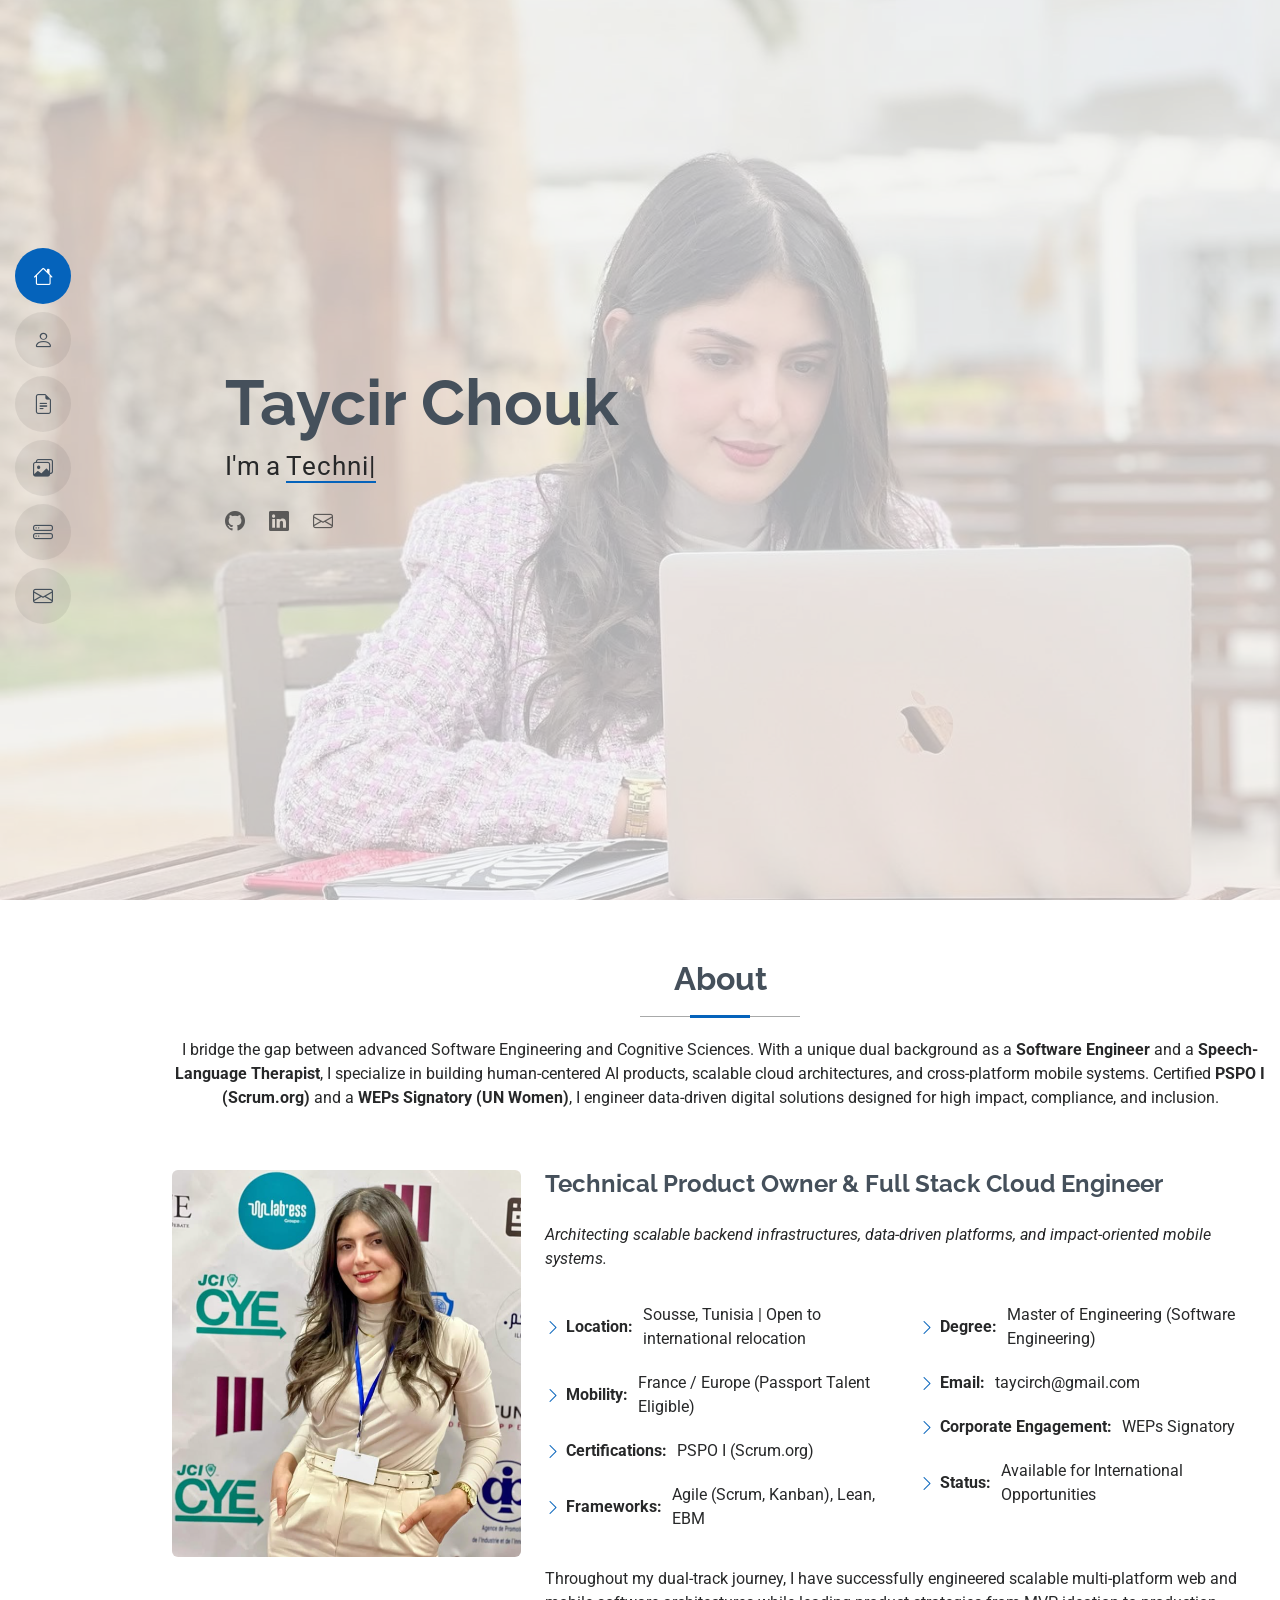
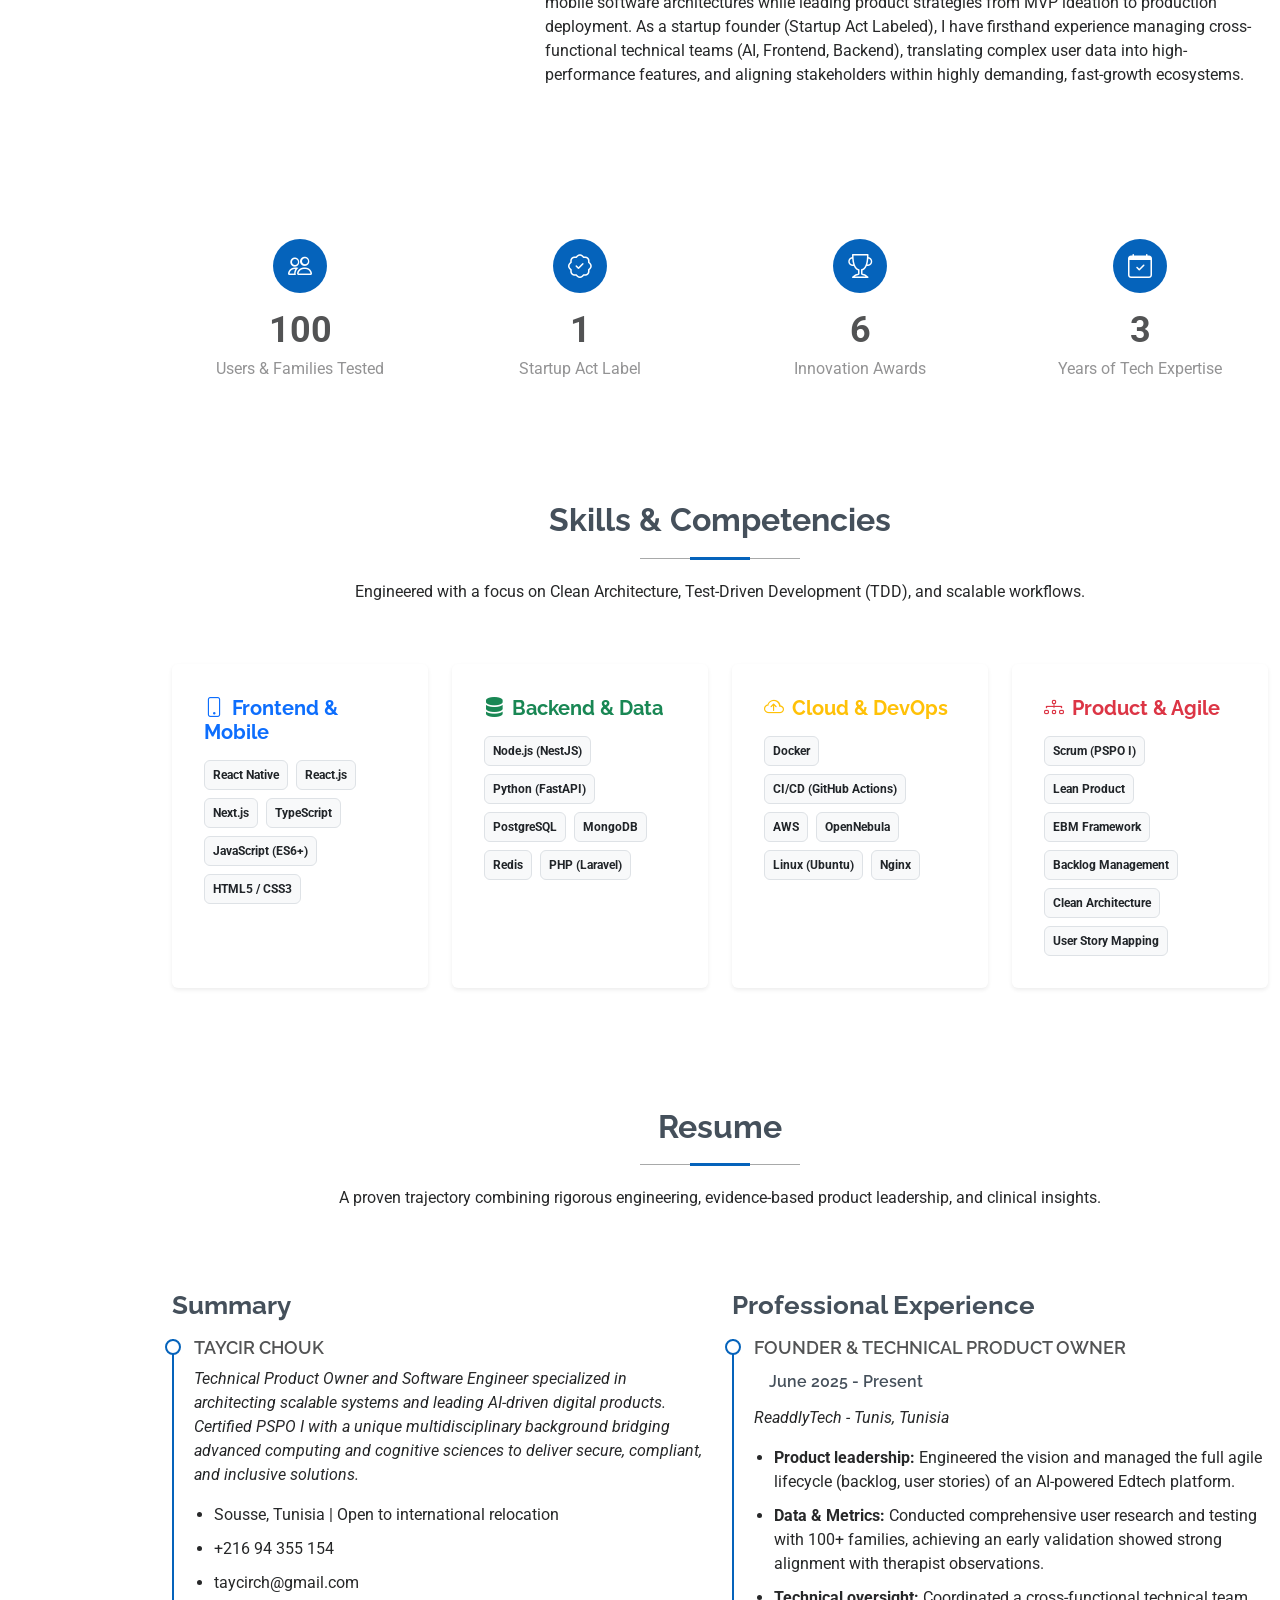
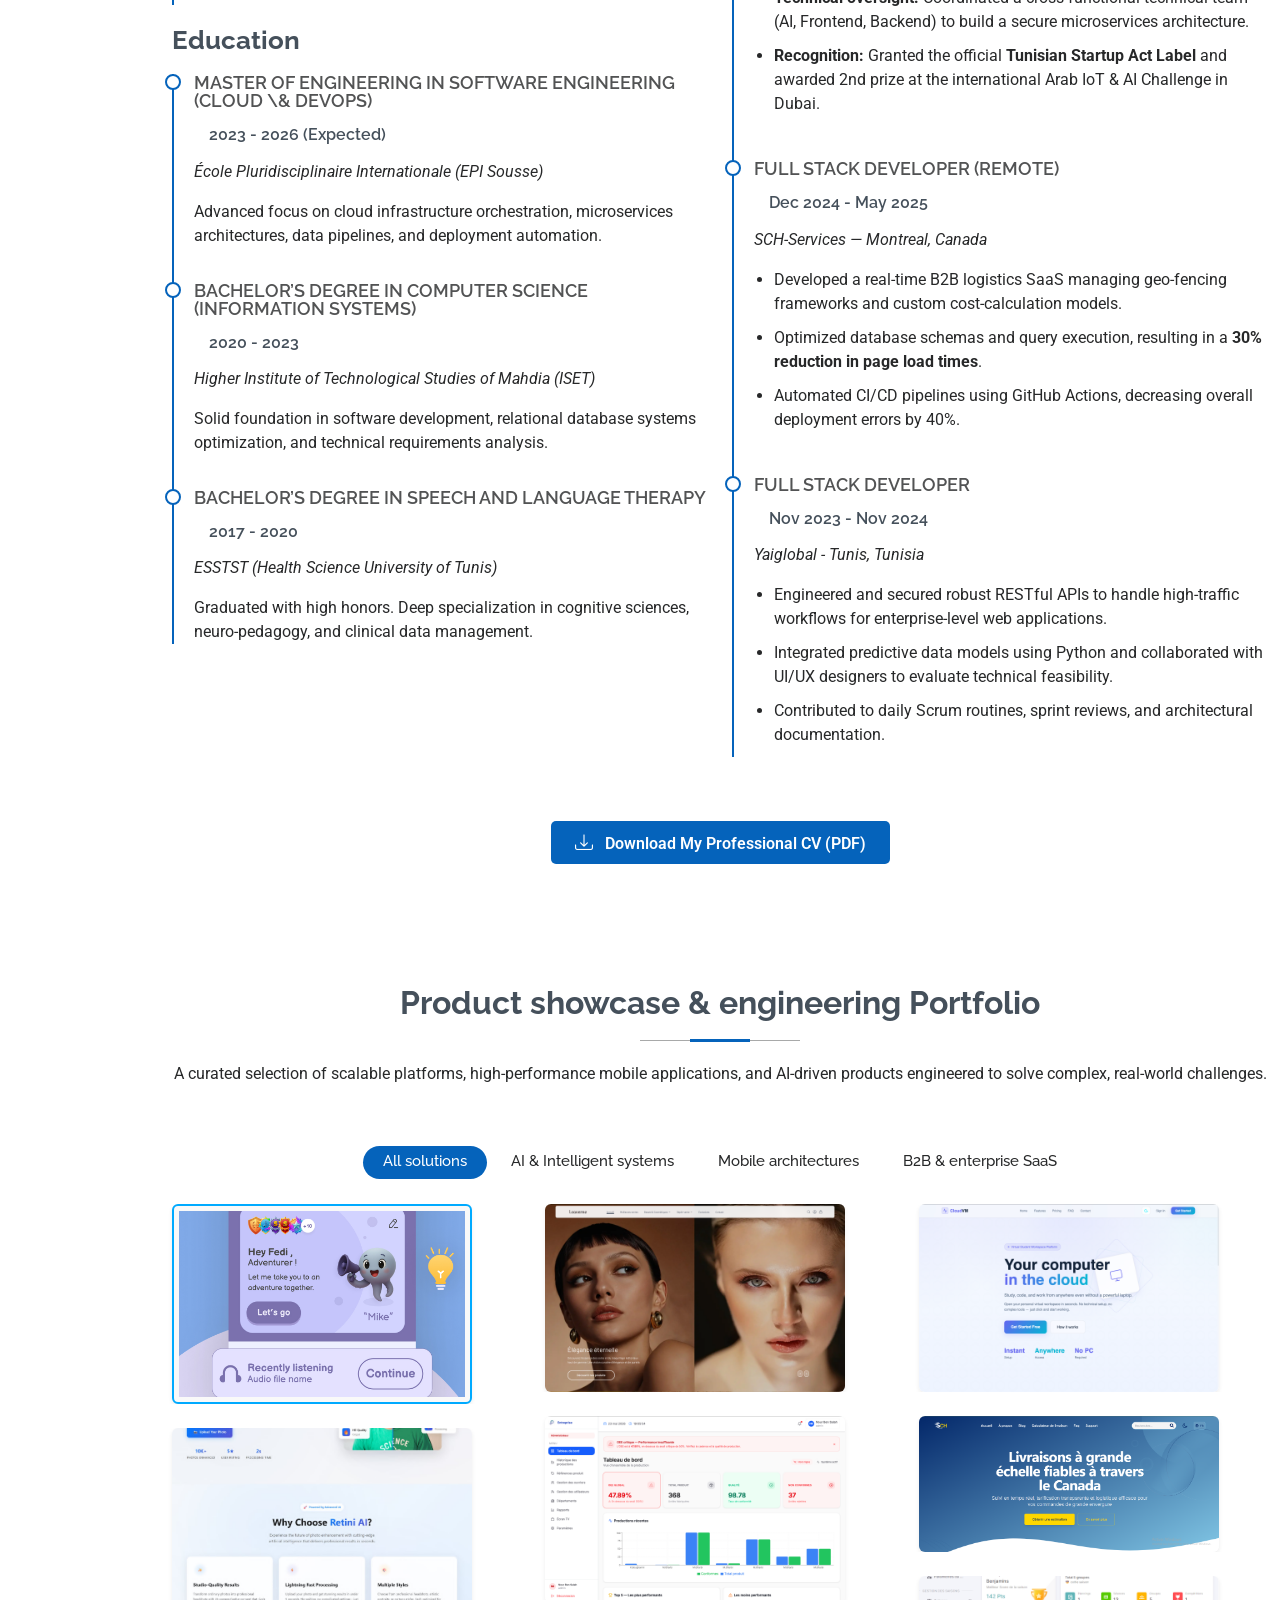
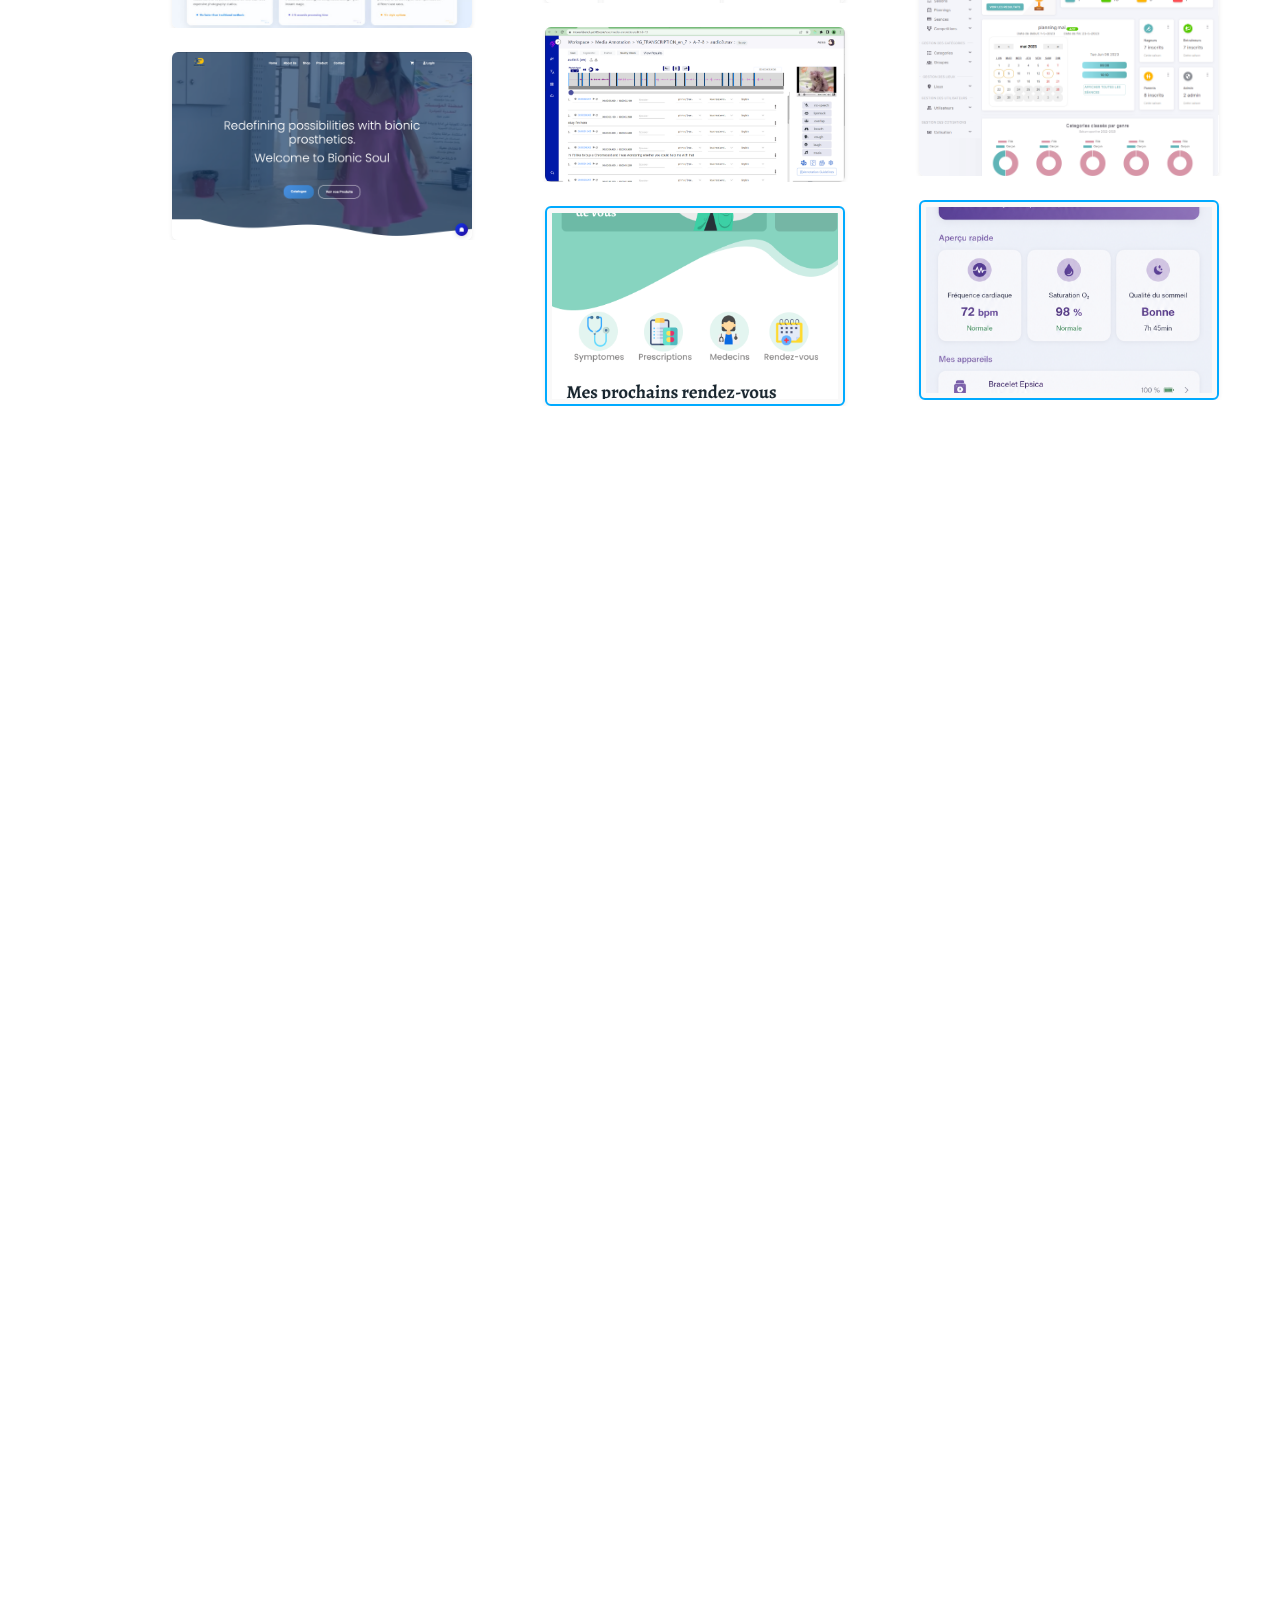
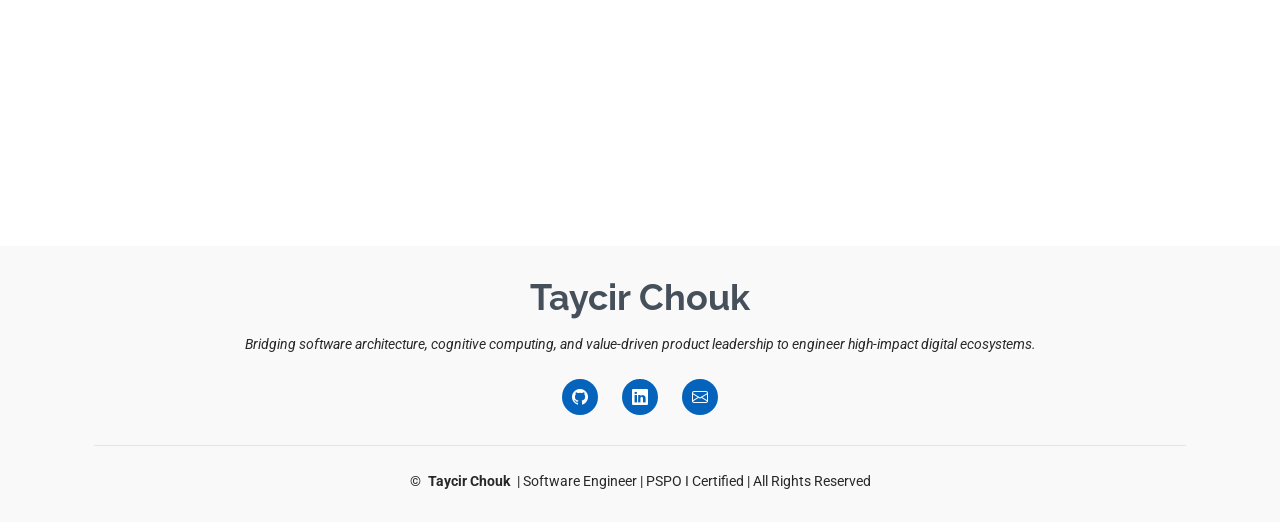
==== index.html @ 6c65e51b "first commit" ====
<!DOCTYPE html>
<html lang="en">
  <head>
    <meta charset="utf-8" />
    <meta content="width=device-width, initial-scale=1.0" name="viewport" />
    <title>Taycir Chouk Resume</title>
    <meta content="" name="description" />
    <meta content="" name="keywords" />

    <!-- Favicons -->
    <link href="assets/img/favicon.png" rel="icon" />
    <link href="assets/img/apple-touch-icon.png" rel="apple-touch-icon" />

    <!-- Fonts -->
    <link href="https://fonts.googleapis.com" rel="preconnect" />
    <link href="https://fonts.gstatic.com" rel="preconnect" crossorigin />
    <link
      href="https://fonts.googleapis.com/css2?family=Roboto:ital,wght@0,100;0,300;0,400;0,500;0,700;0,900;1,100;1,300;1,400;1,500;1,700;1,900&family=Poppins:ital,wght@0,100;0,200;0,300;0,400;0,500;0,600;0,700;0,800;0,900;1,100;1,200;1,300;1,400;1,500;1,600;1,700;1,800;1,900&family=Raleway:ital,wght@0,100;0,200;0,300;0,400;0,500;0,600;0,700;0,800;0,900;1,100;1,200;1,300;1,400;1,500;1,600;1,700;1,800;1,900&display=swap"
      rel="stylesheet"
    />

    <!-- Vendor CSS Files -->
    <link
      href="assets/vendor/bootstrap/css/bootstrap.min.css"
      rel="stylesheet"
    />
    <link
      href="assets/vendor/bootstrap-icons/bootstrap-icons.css"
      rel="stylesheet"
    />
    <link href="assets/vendor/aos/aos.css" rel="stylesheet" />
    <link
      href="assets/vendor/glightbox/css/glightbox.min.css"
      rel="stylesheet"
    />
    <link href="assets/vendor/swiper/swiper-bundle.min.css" rel="stylesheet" />

    <!-- Main CSS File -->
    <link href="assets/css/main.css" rel="stylesheet" />

    <!-- =======================================================
  * Template Name: favicon.png
  * Template URL: https://bootstrapmade.com/free-html-bootstrap-template-my-resume/
  * Updated: Jun 29 2024 with Bootstrap v5.3.3
  * Author: BootstrapMade.com
  * License: https://bootstrapmade.com/license/
  ======================================================== -->
  </head>

  <body class="index-page">
    <header
      id="header"
      class="header d-flex flex-column justify-content-center"
    >
      <i class="header-toggle d-xl-none bi bi-list"></i>

      <nav id="navmenu" class="navmenu">
        <ul>
          <li>
            <a href="#hero" class="active"
              ><i class="bi bi-house navicon"></i><span>Home</span></a
            >
          </li>
          <li>
            <a href="#about"
              ><i class="bi bi-person navicon"></i><span>About</span></a
            >
          </li>
          <li>
            <a href="#resume"
              ><i class="bi bi-file-earmark-text navicon"></i
              ><span>Resume</span></a
            >
          </li>
          <li>
            <a href="#portfolio"
              ><i class="bi bi-images navicon"></i><span>Portfolio</span></a
            >
          </li>
          <li>
            <a href="#services"
              ><i class="bi bi-hdd-stack navicon"></i><span>Services</span></a
            >
          </li>
          <li>
            <a href="#contact"
              ><i class="bi bi-envelope navicon"></i><span>Contact</span></a
            >
          </li>
        </ul>
      </nav>
    </header>

    <main class="main">
<!-- Hero Section -->
<section id="hero" class="hero section light-background">
  <img src="assets/img/photo-profile1.jpeg" alt="Taycir Chouk Portfolio" />

  <div class="container" data-aos="zoom-out">
    <div class="row justify-content-center">
      <div class="col-lg-9">
        <h2>Taycir Chouk</h2>
        <p>
          I'm a
          <span
            class="typed"
            data-typed-items="Software Engineer, Technical Product Owner, AI & Cloud Specialist, EdTech & HealthTech Innovator"
            >Software Engineer</span
          ><span
            class="typed-cursor typed-cursor--blink"
            aria-hidden="true"
          ></span>
        </p>
        <div class="social-links">
          <!-- Nettoyage des réseaux personnels pour un profil purement Executive/Tech -->
          <a href="https://github.com" target="_blank" title="GitHub Profile">
            <i class="bi bi-github"></i>
          </a>
          <a href="https://www.linkedin.com/in/taycir-chouk-a43996200/" target="_blank" title="LinkedIn Profile">
            <i class="bi bi-linkedin"></i>
          </a>
          <a href="mailto:taycirch@gmail.com" title="Direct Email">
            <i class="bi bi-envelope"></i>
          </a>
        </div>
      </div>
    </div>
  </div>
</section>
<!-- /Hero Section -->

<!-- About Section -->
<section id="about" class="about section">
  <!-- Section Title -->
  <div class="container section-title" data-aos="fade-up">
    <h2>About</h2>
    <p>
      I bridge the gap between advanced Software Engineering and Cognitive Sciences. With a unique dual background as a <strong>Software Engineer</strong> and a <strong>Speech-Language Therapist</strong>, I specialize in building human-centered AI products, scalable cloud architectures, and cross-platform mobile systems. Certified <strong>PSPO I (Scrum.org)</strong> and a <strong>WEPs Signatory (UN Women)</strong>, I engineer data-driven digital solutions designed for high impact, compliance, and inclusion.
    </p>
  </div>
  <!-- End Section Title -->

  <div class="container" data-aos="fade-up" data-aos-delay="100">
    <div class="row gy-4 justify-content-center">
      <div class="col-lg-4">
        <!-- Conseil : Utilise une photo très pro ici (fond neutre, style corporate) -->
        <img src="assets/img/profile-img.png" class="img-fluid rounded" alt="Taycir Chouk" />
      </div>
      <div class="col-lg-8 content">
        <h2>Technical Product Owner &amp; Full Stack Cloud Engineer</h2>
        <p class="fst-italic py-3">
          Architecting scalable backend infrastructures, data-driven platforms, and impact-oriented mobile systems.
        </p>
        <div class="row">
          <div class="col-lg-6">
            <ul>
              <li>
                <i class="bi bi-chevron-right"></i>
                <strong>Location:</strong> <span>Sousse, Tunisia | Open to international relocation</span>
              </li>
              <li>
                <i class="bi bi-chevron-right"></i>
                <strong>Mobility:</strong> <span>France / Europe (Passport Talent Eligible)</span>
              </li>
              <li>
                <i class="bi bi-chevron-right"></i>
                <strong>Certifications:</strong> <span>PSPO I (Scrum.org)</span>
              </li>
              <li>
                <i class="bi bi-chevron-right"></i> <strong>Frameworks:</strong>
                <span>Agile (Scrum, Kanban), Lean, EBM</span>
              </li>
            </ul>
          </div>
          <div class="col-lg-6">
            <ul>
              <li>
                <i class="bi bi-chevron-right"></i>
                <strong>Degree:</strong> <span>Master of Engineering (Software Engineering)</span>
              </li>
              <li>
                <i class="bi bi-chevron-right"></i>
                <strong>Email:</strong> <span>taycirch@gmail.com</span>
              </li>
              <li>
                <i class="bi bi-chevron-right"></i>
                <strong>Corporate Engagement:</strong> <span>WEPs Signatory</span>
              </li>
              <li>
                <i class="bi bi-chevron-right"></i>
                <strong>Status:</strong> <span>Available for International Opportunities</span>
              </li>
            </ul>
          </div>
        </div>
        <p class="py-3">
          Throughout my dual-track journey, I have successfully engineered scalable multi-platform web and mobile software architectures while leading product strategies from MVP ideation to production deployment. As a startup founder (Startup Act Labeled), I have firsthand experience managing cross-functional technical teams (AI, Frontend, Backend), translating complex user data into high-performance features, and aligning stakeholders within highly demanding, fast-growth ecosystems.
        </p>
      </div>
    </div>
  </div>
</section>
<!-- /About Section -->


     <!-- Stats Section -->
<section id="stats" class="stats section">
  <div class="container" data-aos="fade-up" data-aos-delay="100">
    <div class="row gy-4">
      <div class="col-lg-3 col-md-6 d-flex flex-column align-items-center">
        <i class="bi bi-people"></i>
        <div class="stats-item">
          <span
            data-purecounter-start="0"
            data-purecounter-end="100"
            data-purecounter-duration="1"
            class="purecounter"
          ></span>
          <p>Users & Families Tested</p>
        </div>
      </div>
      <!-- End Stats Item -->

      <div class="col-lg-3 col-md-6 d-flex flex-column align-items-center">
        <i class="bi bi-patch-check"></i>
        <div class="stats-item">
          <span
            data-purecounter-start="0"
            data-purecounter-end="1"
            data-purecounter-duration="1"
            class="purecounter"
          ></span>
          <p>Startup Act Label</p>
        </div>
      </div>
      <!-- End Stats Item -->

      <div class="col-lg-3 col-md-6 d-flex flex-column align-items-center">
        <i class="bi bi-trophy"></i>
        <div class="stats-item">
          <span
            data-purecounter-start="0"
            data-purecounter-end="6"
            data-purecounter-duration="1"
            class="purecounter"
          ></span>
          <p>Innovation Awards</p>
        </div>
      </div>
      <!-- End Stats Item -->

      <div class="col-lg-3 col-md-6 d-flex flex-column align-items-center">
        <i class="bi bi-calendar-check"></i>
        <div class="stats-item">
          <span
            data-purecounter-start="0"
            data-purecounter-end="3"
            data-purecounter-duration="1"
            class="purecounter"
          ></span>
          <p>Years of Tech Expertise</p>
        </div>
      </div>
      <!-- End Stats Item -->
    </div>
  </div>
</section>
<!-- /Stats Section -->

<!-- Skills Section -->
<section id="skills" class="skills section">
  <!-- Section Title -->
  <div class="container section-title" data-aos="fade-up">
    <h2>Skills & Competencies</h2>
    <p>
      Engineered with a focus on Clean Architecture, Test-Driven Development (TDD), and scalable workflows.
    </p>
  </div>
  <!-- End Section Title -->

  <div class="container" data-aos="fade-up" data-aos-delay="100">
    <div class="row gy-4">
      <!-- Frontend & Mobile Stack -->
      <div class="col-md-6 col-lg-3" data-aos="zoom-in" data-aos-delay="100">
        <div class="card h-100 border-0 shadow-sm p-3">
          <div class="card-body">
            <h5 class="card-title text-primary fw-bold mb-3"><i class="bi bi-phone me-2"></i>Frontend & Mobile</h5>
            <div class="d-flex flex-wrap gap-2">
              <span class="badge bg-light text-dark border p-2">React Native</span>
              <span class="badge bg-light text-dark border p-2">React.js</span>
              <span class="badge bg-light text-dark border p-2">Next.js</span>
              <span class="badge bg-light text-dark border p-2">TypeScript</span>
              <span class="badge bg-light text-dark border p-2">JavaScript (ES6+)</span>
              <span class="badge bg-light text-dark border p-2">HTML5 / CSS3</span>
            </div>
          </div>
        </div>
      </div>

      <!-- Backend & Databases -->
      <div class="col-md-6 col-lg-3" data-aos="zoom-in" data-aos-delay="200">
        <div class="card h-100 border-0 shadow-sm p-3">
          <div class="card-body">
            <h5 class="card-title text-success fw-bold mb-3"><i class="bi bi-server me-2"></i>Backend & Data</h5>
            <div class="d-flex flex-wrap gap-2">
              <span class="badge bg-light text-dark border p-2">Node.js (NestJS)</span>
              <span class="badge bg-light text-dark border p-2">Python (FastAPI)</span>
              <span class="badge bg-light text-dark border p-2">PostgreSQL</span>
              <span class="badge bg-light text-dark border p-2">MongoDB</span>
              <span class="badge bg-light text-dark border p-2">Redis</span>
              <span class="badge bg-light text-dark border p-2">PHP (Laravel)</span>
            </div>
          </div>
        </div>
      </div>

      <!-- DevOps & Cloud Infrastructure -->
      <div class="col-md-6 col-lg-3" data-aos="zoom-in" data-aos-delay="300">
        <div class="card h-100 border-0 shadow-sm p-3">
          <div class="card-body">
            <h5 class="card-title text-warning fw-bold mb-3"><i class="bi bi-cloud-arrow-up me-2"></i>Cloud & DevOps</h5>
            <div class="d-flex flex-wrap gap-2">
              <span class="badge bg-light text-dark border p-2">Docker</span>
              <span class="badge bg-light text-dark border p-2">CI/CD (GitHub Actions)</span>
              <span class="badge bg-light text-dark border p-2">AWS</span>
              <span class="badge bg-light text-dark border p-2">OpenNebula</span>
              <span class="badge bg-light text-dark border p-2">Linux (Ubuntu)</span>
              <span class="badge bg-light text-dark border p-2">Nginx</span>
            </div>
          </div>
        </div>
      </div>

      <!-- Product & Methodologies -->
      <div class="col-md-6 col-lg-3" data-aos="zoom-in" data-aos-delay="400">
        <div class="card h-100 border-0 shadow-sm p-3">
          <div class="card-body">
            <h5 class="card-title text-danger fw-bold mb-3"><i class="bi bi-diagram-3 me-2"></i>Product & Agile</h5>
            <div class="d-flex flex-wrap gap-2">
              <span class="badge bg-light text-dark border p-2">Scrum (PSPO I)</span>
              <span class="badge bg-light text-dark border p-2">Lean Product</span>
              <span class="badge bg-light text-dark border p-2">EBM Framework</span>
              <span class="badge bg-light text-dark border p-2">Backlog Management</span>
              <span class="badge bg-light text-dark border p-2">Clean Architecture</span>
              <span class="badge bg-light text-dark border p-2">User Story Mapping</span>
            </div>
          </div>
        </div>
      </div>

    </div>
  </div>
</section>
<!-- /Skills Section -->

<!-- Resume Section -->
<section id="resume" class="resume section">
  <div class="container section-title" data-aos="fade-up">
    <h2>Resume</h2>
    <p>
      A proven trajectory combining rigorous engineering, evidence-based product leadership, and clinical insights.
    </p>
  </div>

  <div class="container">
    <div class="row">
      <!-- Left Column: Summary & Education -->
      <div class="col-lg-6" data-aos="fade-up" data-aos-delay="100">
        <h3 class="resume-title">Summary</h3>
        <div class="resume-item pb-0">
          <h4>Taycir Chouk</h4>
          <p>
            <em>
              Technical Product Owner and Software Engineer specialized in architecting scalable systems and leading AI-driven digital products. Certified PSPO I with a unique multidisciplinary background bridging advanced computing and cognitive sciences to deliver secure, compliant, and inclusive solutions.
            </em>
          </p>
          <ul>
            <li>Sousse, Tunisia | Open to international relocation</li>
            <li>+216 94 355 154</li>
            <li>taycirch@gmail.com</li>
          </ul>
        </div>

        <h3 class="resume-title">Education</h3>
        <div class="resume-item">
          <h4>Master of Engineering in Software Engineering (Cloud \& DevOps)</h4>
          <h5>2023 - 2026 (Expected)</h5>
          <p><em>École Pluridisciplinaire Internationale (EPI Sousse)</em></p>
          <p>Advanced focus on cloud infrastructure orchestration, microservices architectures, data pipelines, and deployment automation.</p>
        </div>
        
        <div class="resume-item">
          <h4>Bachelor’s Degree in Computer Science (Information Systems)</h4>
          <h5>2020 - 2023</h5>
          <p><em>Higher Institute of Technological Studies of Mahdia (ISET)</em></p>
          <p>Solid foundation in software development, relational database systems optimization, and technical requirements analysis.</p>
        </div>

        <div class="resume-item">
          <h4>Bachelor’s Degree in Speech and Language Therapy</h4>
          <h5>2017 - 2020</h5>
          <p><em>ESSTST (Health Science University of Tunis)</em></p>
          <p>Graduated with high honors. Deep specialization in cognitive sciences, neuro-pedagogy, and clinical data management.</p>
        </div>
      </div>

      <!-- Right Column: Professional Experience -->
      <div class="col-lg-6" data-aos="fade-up" data-aos-delay="200">
        <h3 class="resume-title">Professional Experience</h3>
        
        <div class="resume-item">
          <h4>Founder &amp; Technical Product Owner</h4>
          <h5>June 2025 - Present</h5>
          <p><em>ReaddlyTech - Tunis, Tunisia</em></p>
          <ul>
            <li><strong>Product leadership:</strong> Engineered the vision and managed the full agile lifecycle (backlog, user stories) of an AI-powered Edtech platform.</li>
            <li><strong>Data &amp; Metrics:</strong> Conducted comprehensive user research and testing with 100+ families, achieving an early validation showed strong alignment with therapist observations.</li>
            <li><strong>Technical oversight:</strong> Coordinated a cross-functional technical team (AI, Frontend, Backend) to build a secure microservices architecture.</li>
            <li><strong>Recognition:</strong> Granted the official <strong>Tunisian Startup Act Label</strong> and awarded 2nd prize at the international Arab IoT & AI Challenge in Dubai.</li>
          </ul>
        </div>

        <div class="resume-item">
          <h4>Full Stack Developer (Remote)</h4>
          <h5>Dec 2024 - May 2025</h5>
          <p><em>SCH-Services — Montreal, Canada</em></p>
          <ul>
            <li>Developed a real-time B2B logistics SaaS managing geo-fencing frameworks and custom cost-calculation models.</li>
            <li>Optimized database schemas and query execution, resulting in a <strong>30% reduction in page load times</strong>.</li>
            <li>Automated CI/CD pipelines using GitHub Actions, decreasing overall deployment errors by 40%.</li>
          </ul>
        </div>

        <div class="resume-item">
          <h4>Full Stack Developer</h4>
          <h5>Nov 2023 - Nov 2024</h5>
          <p><em>Yaiglobal - Tunis, Tunisia</em></p>
          <ul>
            <li>Engineered and secured robust RESTful APIs to handle high-traffic workflows for enterprise-level web applications.</li>
            <li>Integrated predictive data models using Python and collaborated with UI/UX designers to evaluate technical feasibility.</li>
            <li>Contributed to daily Scrum routines, sprint reviews, and architectural documentation.</li>
          </ul>
        </div>
      </div>
    </div>

    <!-- CV Download Section -->
    <div class="text-center mt-5" data-aos="fade-up" data-aos-delay="300">
      <!-- Conseil : Nomme bien le fichier PDF que tu vas uploader dans assets/files/ -->
      <a
        href="assets/files/CV_Taycir_CHOUK_Technical_Product_Owner.pdf"
        download="CV_Taycir_CHOUK_Technical_Product_Owner.pdf"
        class="btn btn-primary px-4 py-2"
      >
        <i class="bi bi-download"></i> Download My Professional CV (PDF)
      </a>
    </div>
  </div>
</section>
<!-- /Resume Section -->

      <!-- Portfolio Section -->
<section id="portfolio" class="portfolio section">
  <!-- Section Title -->
  <div class="container section-title" data-aos="fade-up">
    <h2>Product showcase &amp; engineering Portfolio</h2>
    <p>
      A curated selection of scalable platforms, high-performance mobile applications, and AI-driven products engineered to solve complex, real-world challenges.
    </p>
  </div>
  <!-- End Section Title -->

  <div class="container">
    <div
      class="isotope-layout"
      data-default-filter="*"
      data-layout="masonry"
      data-sort="original-order"
    >
      <ul
        class="portfolio-filters isotope-filters"
        data-aos="fade-up"
        data-aos-delay="100"
      >
        <li data-filter="*" class="filter-active">All solutions</li>
        <li data-filter=".filter-ai">AI &amp; Intelligent systems</li>
        <li data-filter=".filter-app">Mobile architectures</li>
        <li data-filter=".filter-platform">B2B &amp; enterprise SaaS</li>
      </ul>
      <!-- End Portfolio Filters -->

      <div
        class="row gy-4 isotope-container"
        data-aos="fade-up"
        data-aos-delay="200"
      >
        
        <!-- 1. Readdly Platform (AI & Mobile) -->
        <div class="col-lg-4 col-md-6 portfolio-item isotope-item filter-app filter-ai">
          <img
            src="assets/img/portfolio/readdly/Our guide will help your child step by step.jpg"
            class="img-fluid rounded shadow-sm"
            alt="ReaddlyTech Platform"
          />
          <div class="portfolio-info">
            <h4>ReaddlyTech — AI EdTech Platform</h4>
            <p>
              An adaptive mobile ecosystem for neurodivergent learners leveraging NLP models and real-time Speech-to-Text syntax analysis.
            </p>
            <div class="project-tags my-2">
              <span class="badge bg-dark text-white">React Native</span>
              <span class="badge bg-dark text-white">NestJS</span>
              <span class="badge bg-dark text-white">NLP / STT</span>
            </div>
            <p class="small text-muted mb-0"><i class="bi bi-graph-up me-1"></i> <strong>Impact:</strong> Tested with 100+ families. 92% clinical assessment correlation.</p>
            <a
              href="assets/img/portfolio/readdly/Our guide will help your child step by step.jpg"
              title="Readdly Platform Overview"
              data-gallery="portfolio-gallery-app"
              class="glightbox preview-link"
              ><i class="bi bi-zoom-in"></i
            ></a>
            <a
              href="portfolio-details-readdly.html"
              title="Read Case Study"
              class="details-link"
              ><i class="bi bi-arrow-right-short"></i
            ></a>
          </div>
        </div>
        <!-- End Portfolio Item -->

        <!-- 2. L-Caverne Ecosystem (B2B & Enterprise SaaS) -->
        <div class="col-lg-4 col-md-6 portfolio-item isotope-item filter-platform">
          <img
            src="assets/img/portfolio/l-caverne.png"
            class="img-fluid rounded shadow-sm"
            alt="L-Caverne E-commerce Platform"
          />
          <div class="portfolio-info">
            <h4>L-Caverne — E-Commerce &amp; Back-Office CRM</h4>
            <p>
              A full-stack e-commerce architecture paired with a customized administrative CRM dashboard for real-time inventory management, logistics tracking, and secure checkout.
            </p>
            <div class="project-tags my-2">
              <span class="badge bg-dark text-white">Next.js</span>
              <span class="badge bg-dark text-white">NestJS</span>
              <span class="badge bg-dark text-white">MongoDB / Stripe</span>
            </div>
            <p class="small text-muted mb-0"><i class="bi bi-shield-check me-1"></i> <strong>Scope:</strong> Features advanced SEO indexing, custom product configurations, and unified sales data streams.</p>
            <a
              href="assets/img/portfolio/l-caverne.png"
              title="L-Caverne Admin Panel"
              data-gallery="portfolio-gallery-website"
              class="glightbox preview-link"
              ><i class="bi bi-zoom-in"></i
            ></a>
            <a
              href="https://l-caverne.com"
              target="_blank"
              title="Launch Live Platform"
              class="details-link"
              ><i class="bi bi-arrow-right-short"></i
            ></a>
          </div>
        </div>
        <!-- End Portfolio Item -->

        <!-- 3. Virtual Lab (Cloud & DevOps Infrastructure) -->
        <div class="col-lg-4 col-md-6 portfolio-item isotope-item filter-platform">
          <img
            src="assets/img/portfolio/virtual-lab-cloud-Iaas-platform/home-page.png"
            class="img-fluid rounded shadow-sm"
            alt="Virtual Lab Cloud IaaS Platform"
          />
          <div class="portfolio-info">
            <h4>Virtual Lab — Self-Service IaaS Cloud</h4>
            <p>
              A low-cost, automated Infrastructure-as-a-Service (IaaS) cloud platform architected to provision and isolate virtual environments on demand.
            </p>
            <div class="project-tags my-2">
              <span class="badge bg-dark text-white">OpenNebula</span>
              <span class="badge bg-dark text-white">KVM Hypervisor</span>
              <span class="badge bg-dark text-white">Python / XML-RPC</span>
            </div>
            <p class="small text-muted mb-0"><i class="bi bi-cpu me-1"></i> <strong>Graduation Project:</strong> Automated VM orchestration and software-defined networking using PfSense secure firewalls.</p>
            <a
              href="assets/img/portfolio/virtual-lab-cloud-Iaas-platform/home-page.png"
              title="Virtual Lab Architecture Overview"
              data-gallery="portfolio-gallery-platform"
              class="glightbox preview-link"
              ><i class="bi bi-zoom-in"></i
            ></a>
            <a
              href="portfolio-details-virtual-lab.html"
              title="Read Case Study"
              class="details-link"
              ><i class="bi bi-arrow-right-short"></i
            ></a>
          </div>
        </div>
        <!-- End Portfolio Item -->

                 <!-- 4. Smart Factory IoT (AI & Intelligent Systems) -->
        <div class="col-lg-4 col-md-6 portfolio-item isotope-item filter-ai filter-platform">
          <img
            src="assets/img/portfolio/smart-production/Tableau de bord.png"
            class="img-fluid rounded shadow-sm"
            alt="Smart Factory IoT Platform"
          />
          <div class="portfolio-info">
            <h4>Smart Factory — Industrial IoT & Vision</h4>
            <p>
              An intelligent monitoring engine deployed in textile manufacturing for automated defect detection on denim production lines using computer vision models.
            </p>
            <div class="project-tags my-2">
              <span class="badge bg-dark text-white">FastAPI</span>
              <span class="badge bg-dark text-white">TensorFlow / PyTorch</span>
              <span class="badge bg-dark text-white">Computer Vision</span>
            </div>
            <p class="small text-muted mb-0"><i class="bi bi-activity me-1"></i> <strong>KPI Tracking:</strong> Integrated operational monitoring dashboards calculating real-time Overall Equipment Effectiveness (OEE).</p>
            <a
              href="assets/img/portfolio/smart-production/Tableau de bord.png"
              title="Defect Detection Dashboard"
              data-gallery="portfolio-gallery-platform"
              class="glightbox preview-link"
              ><i class="bi bi-zoom-in"></i
            ></a>
            <a
              href="portfolio-details-smart-production.html"
              title="Project Details"
              class="details-link"
              ><i class="bi bi-arrow-right-short"></i
            ></a>
          </div>
        </div>
        <!-- End Portfolio Item -->

        <!-- 5. SCH Services (B2B & Enterprise SaaS) -->
        <div class="col-lg-4 col-md-6 portfolio-item isotope-item filter-platform">
          <img
            src="assets/img/portfolio/sch-services.png"
            class="img-fluid rounded shadow-sm"
            alt="SCH Services Logistics SaaS"
          />
          <div class="portfolio-info">
            <h4>SCH Services — International Logistics SaaS</h4>
            <p>
              A high-availability B2B logistics platform featuring automated geofencing frameworks, real-time pricing grids, and live delivery tracking pipelines.
            </p>
            <div class="project-tags my-2">
              <span class="badge bg-dark text-white">React / Node.js</span>
              <span class="badge bg-dark text-white">PostgreSQL</span>
              <span class="badge bg-dark text-white">GitHub Actions</span>
            </div>
            <p class="small text-muted mb-0"><i class="bi bi-speedometer2 me-1"></i> <strong>Performance:</strong> Reduced page load times by 30% and decreased deployment errors by 40% via robust CI/CD.</p>
            <a
              href="assets/img/portfolio/sch-services.png"
              title="Logistics Dashboard"
              data-gallery="portfolio-gallery-platform"
              class="glightbox preview-link"
              ><i class="bi bi-zoom-in"></i
            ></a>
            <a
              href="portfolio-details-sch-services.html"
              title="Project Details"
              class="details-link"
              ><i class="bi bi-arrow-right-short"></i
            ></a>
          </div>
        </div>
        <!-- End Portfolio Item -->



        <!-- 6. Retini AI Engine (SaaS Platform) -->
        <div class="col-lg-4 col-md-6 portfolio-item isotope-item filter-platform filter-ai">
          <img
            src="assets/img/portfolio/retini/retini.jpeg"
            class="img-fluid rounded shadow-sm"
            alt="Retini AI SaaS"
          />
          <div class="portfolio-info">
            <h4>Retini — Asynchronous AI SaaS</h4>
            <p>
              A high-concurrency image processing engine running scalable pipeline queues to execute computer vision models smoothly without freezing the UI.
            </p>
            <div class="project-tags my-2">
              <span class="badge bg-dark text-white">FastAPI</span>
              <span class="badge bg-dark text-white">Redis / BullMQ</span>
              <span class="badge bg-dark text-white">Docker</span>
            </div>
            <p class="small text-muted mb-0"><i class="bi bi-cpu me-1"></i> <strong>Architecture:</strong> Fully containerized deployment with robust error handling workflows.</p>
            <a
              href="assets/img/portfolio/retini/retini.jpeg"
              title="Retini Architecture"
              data-gallery="portfolio-gallery-app"
              class="glightbox preview-link"
              ><i class="bi bi-zoom-in"></i
            ></a>
            <a
              href="portfolio-details-retini.html"
              title="Project Details"
              class="details-link"
              ><i class="bi bi-arrow-right-short"></i
            ></a>
          </div>
        </div>
        <!-- End Portfolio Item -->
        
        <!-- 7. Aquadot Ecosystem (Enterprise Platform) -->
        <div class="col-lg-4 col-md-6 portfolio-item isotope-item filter-platform">
          <img
            src="assets/img/portfolio/aquadot-dashboard-nageur.png"
            class="img-fluid rounded shadow-sm"
            alt="Aquadot Web Platform"
          />
          <div class="portfolio-info">
            <h4>Aquadot — Sports Management SaaS</h4>
            <p>
              A multi-tenant management ecosystem for sports organizations featuring predictive data analytics modules for athletic tracking and automated club administration workflows.
            </p>
            <div class="project-tags my-2">
              <span class="badge bg-dark text-white">Next.js</span>
              <span class="badge bg-dark text-white">Symfony</span>
              <span class="badge bg-dark text-white">API Platform</span>
            </div>
            <p class="small text-muted mb-0"><i class="bi bi-gear-wide-connected me-1"></i> <strong>Architecture:</strong> Engineered role-based dashboards (Admin, Coach, Athlete, Parent) with full REST API coverage.</p>
            <a
              href="assets/img/portfolio/aquadot-dashboard-nageur.png"
              title="Aquadot Analytics Dashboard"
              data-gallery="portfolio-gallery-platform"
              class="glightbox preview-link"
              ><i class="bi bi-zoom-in"></i
            ></a>
            <a
              href="portfolio-details-aquadot.html"
              title="Read Case Study"
              class="details-link"
              ><i class="bi bi-arrow-right-short"></i
            ></a>
          </div>
        </div>
        <!-- End Portfolio Item -->

        <!-- 8. AI Annotation Platform (AI & Intelligent Systems) -->
        <div class="col-lg-4 col-md-6 portfolio-item isotope-item filter-ai filter-platform">
          <img
            src="assets/img/portfolio/workbench/annotation.png"
            class="img-fluid rounded shadow-sm"
            alt="AI Annotation Platform"
          />
          <div class="portfolio-info">
            <h4>AI-Powered Data Workbench</h4>
            <p>
              An enterprise-grade orchestration platform engineered for multimodal data annotation (Text, Video, Audio) deployed to accelerate machine learning and call center workflows.
            </p>
            <div class="project-tags my-2">
              <span class="badge bg-dark text-white">Python</span>
              <span class="badge bg-dark text-white">React.js</span>
              <span class="badge bg-dark text-white">AI Automation</span>
            </div>
            <p class="small text-muted mb-0"><i class="bi bi-cpu me-1"></i> <strong>Use Case:</strong> Translated operations feedback into secure datasets pipelines for enterprise NLP training.</p>
            <a
              href="assets/img/portfolio/workbench/annotation.png"
              title="Multimodal Annotation Workbench"
              data-gallery="portfolio-gallery-platform"
              class="glightbox preview-link"
              ><i class="bi bi-zoom-in"></i
            ></a>
            <a
              href="portfolio-details-annotation.html"
              title="Read Case Study"
              class="details-link"
              ><i class="bi bi-arrow-right-short"></i
            ></a>
          </div>
        </div>
        <!-- End Portfolio Item -->

        <!-- 9. Bionic Soul (AI & Intelligent Systems) -->
        <div class="col-lg-4 col-md-6 portfolio-item isotope-item filter-ai filter-platform">
          <img
            src="assets/img/portfolio/bionicsoul-dashboard.png"
            class="img-fluid rounded shadow-sm"
            alt="Bionic Soul Portal"
          />
          <div class="portfolio-info">
            <h4>Bionic Soul — MedTech Hub</h4>
            <p>
              An interactive cloud portal for bionic prosthetics innovations, integrating progressive static rendering and web-based asset optimization frameworks.
            </p>
            <div class="project-tags my-2">
              <span class="badge bg-dark text-white">Next.js</span>
              <span class="badge bg-dark text-white">Docker</span>
              <span class="badge bg-dark text-white">CI/CD Automation</span>
            </div>
            <p class="small text-muted mb-0"><i class="bi bi-shield-check me-1"></i> <strong>SLA:</strong> Configured automated deployment infrastructure pipelines.</p>
            <a
              href="assets/img/portfolio/bionicsoul-dashboard.png"
              title="Bionic Soul System Interface"
              data-gallery="portfolio-gallery-website"
              class="glightbox preview-link"
              ><i class="bi bi-zoom-in"></i
            ></a>
            <a
              href="https://www.bionicsoul.net/"
              target="_blank"
              title="Launch Live Portal"
              class="details-link"
              ><i class="bi bi-arrow-right-short"></i
            ></a>
          </div>
        </div>
        <!-- End Portfolio Item -->
       
        <!-- 10. Epsica Smart Health (AI & IoT) -->
        <div class="col-lg-4 col-md-6 portfolio-item isotope-item filter-app filter-ai">
          <img
            src="assets/img/portfolio/epsica/epsica-dashboard.png"
            class="img-fluid rounded shadow-sm"
            alt="Epsica Smart Health Solution"
          />
          <div class="portfolio-info">
            <h4>Epsica — Mobile Health AI</h4>
            <p>
              A wearable connected mobile solution designed for early neuro-developmental risk monitoring and real-time medical alerting.
            </p>
            <div class="project-tags my-2">
              <span class="badge bg-dark text-white">Mobile Dev</span>
              <span class="badge bg-dark text-white">IoT Integration</span>
              <span class="badge bg-dark text-white">Predictive Analytics</span>
            </div>
            <p class="small text-muted mb-0"><i class="bi bi-award me-1"></i> <strong>Award:</strong> Secured the 2nd National Innovation Prize for HealthTech.</p>
            <a
              href="assets/img/portfolio/epsica/epsica-dashboard.png"
              title="Epsica Ecosystem"
              data-gallery="portfolio-gallery-app"
              class="glightbox preview-link"
              ><i class="bi bi-zoom-in"></i
            ></a>
            <a
              href="portfolio-details-epsica.html"
              title="Project Details"
              class="details-link"
              ><i class="bi bi-arrow-right-short"></i
            ></a>
          </div>
        </div>
        <!-- End Portfolio Item -->

        <!-- 11. Docline (Mobile Architectures) -->
        <div class="col-lg-4 col-md-6 portfolio-item isotope-item filter-app">
          <img
            src="assets/img/portfolio/docline.png"
            class="img-fluid rounded shadow-sm"
            alt="Docline Mobile Application"
          />
          <div class="portfolio-info">
            <h4>Docline — HealthTech Mobile App</h4>
            <p>
              A cross-platform mobile scheduling application featuring decentralized calendar syncing local encryption layers, and push notification triggers.
            </p>
            <div class="project-tags my-2">
              <span class="badge bg-dark text-white">React Native</span>
              <span class="badge bg-dark text-white">Node.js</span>
              <span class="badge bg-dark text-white">Mobile UX</span>
            </div>
            <p class="small text-muted mb-0"><i class="bi bi-calendar-event me-1"></i> <strong>Focus:</strong> Built secure local storage layers for patient privacy compliance and fluid appointment workflows.</p>
            <a
              href="assets/img/portfolio/docline.png"
              title="Docline User Interface"
              data-gallery="portfolio-gallery-app"
              class="glightbox preview-link"
              ><i class="bi bi-zoom-in"></i
            ></a>
            <a
              href="portfolio-details-docline.html"
              title="Read Case Study"
              class="details-link"
              ><i class="bi bi-arrow-right-short"></i
            ></a>
          </div>
        </div>
        <!-- End Portfolio Item -->

      </div>
      <!-- End Isotope Container -->
    </div>
  </div>
</section>
<!-- /Portfolio Section -->


      <!-- Services Section -->
  <section id="services" class="services section">
    <!-- Section Title -->
    <div class="container section-title" data-aos="fade-up">
      <h2>Expertise & Services</h2>
      <p>
        Delivering end-to-end technical leadership, architectural rigor, and data-driven product strategies to build high-impact digital solutions.
      </p>
    </div>
    <!-- End Section Title -->

    <div class="container">
      <div class="row gy-4">
        
        <!-- Technical Product Ownership & Strategy -->
        <div class="col-lg-4 col-md-6" data-aos="fade-up" data-aos-delay="100">
          <div class="service-item item-cyan position-relative">
            <div class="icon">
              <svg width="100" height="100" viewBox="0 0 600 600" xmlns="http://www.w3.org/2000/svg">
                <path stroke="none" stroke-width="0" fill="#f5f5f5" d="M300,521.0016835830174C376.1290562159157,517.8887921683347,393.3084407450967,435.3182108569556,413.4153441584456,385.7363401032828C436.70517431662983,328.2915444536124,475.9034153319257,290.29598775260004,474.1356083052951,227.45992844891464C472.17681211558804,157.4801739116814,411.942133317126,126.3191240798545,354.7431405059051,111.17610381713217C298.3836975252874,96.2845163303651,235.41827458112255,108.47446250356591,195.08011487813183,148.91434117568725C154.83023531324346,189.3014220722408,153.4533433883168,252.3444414309778,175.90861937948285,308.52187531930474C195.92237403284313,358.5594165418152,208.42217522303932,410.6554238472325,245.44208404381387,445.4666965696233C287.4617937306718,484.96547161348574,300,521.0016835830174,300,521.0016835830174"></path>
              </svg>
              <i class="bi bi-diagram-3"></i>
            </div>
            <a href="#resume" class="stretched-link">
              <h3>Technical Product Leadership</h3>
            </a>
            <p>
              Translating complex business requirements and user data into prioritized, value-driven product backlogs. Certified <strong>PSPO I</strong> proficient in Agile frameworks, user story mapping, MVP scoping, and Evidence-Based Management (EBM) metrics to maximize cross-functional engineering ROI.
            </p>
          </div>
        </div>
        <!-- End Service Item -->

        <!-- Full-Stack & Mobile Software Engineering -->
        <div class="col-lg-4 col-md-6" data-aos="fade-up" data-aos-delay="200">
          <div class="service-item item-orange position-relative">
            <div class="icon">
              <svg width="100" height="100" viewBox="0 0 600 600" xmlns="http://www.w3.org/2000/svg">
                <path stroke="none" stroke-width="0" fill="#f5f5f5" d="M300,582.0697525312426C382.5290701553225,586.8405444964366,449.9789794690241,525.3245884688669,502.5850820975895,461.55621195738473C556.606425686781,396.0723002908107,615.8543463187945,314.28637112970534,586.6730223649479,234.56875333649918C558.0468347032571,156.58128912967924,476.55164410534015,103.30953787446695,397.0513016698942,81.61111433308628C303.41065451259426,56.15423538854782,215.23348940158164,117.45795443327742,152.0425028509313,182.37805848834703C88.11977937175224,248.04242546561972,85.77109939497425,350.1982717789185,147.39177518055047,415.4052965875955C208.48111745815344,480.09359137138965,218.47455077752454,577.3486149036773,300,582.0697525312426"></path>
              </svg>
              <i class="bi bi-phone"></i>
            </div>
            <a href="#portfolio" class="stretched-link">
              <h3>Full-Stack &amp; Mobile Architectures</h3>
            </a>
            <p>
              Architecting secure, responsive, and cross-platform mobile apps (React Native, Android SDK) and scalable web platforms. Specialized in robust backend microservices engineering (NestJS, FastAPI) with high-availability database modeling and automated CI/CD deployment pipelines.
            </p>
          </div>
        </div>
        <!-- End Service Item -->

        <!-- AI Integration & Cognitive Computing -->
        <div class="col-lg-4 col-md-6" data-aos="fade-up" data-aos-delay="300">
          <div class="service-item item-teal position-relative">
            <div class="icon">
              <svg width="100" height="100" viewBox="0 0 600 600" xmlns="http://www.w3.org/2000/svg">
                <path stroke="none" stroke-width="0" fill="#f5f5f5" d="M300,541.5067337569781C382.14930387511276,545.0595476570109,479.8736041581882,567.5428632489178,532.6530055106443,503.3211554059093C584.8304947131046,439.8157442343774,524.0668362507428,349.63373432541665,510.84355442431043,268.8044848285893C498.3747804870591,191.98642153230892,551.4885075432108,110.1983552943774,496.5414561089178,54.832945191556284C438.44144657227545,-3.4831331071166285,337.9228114401843-1.252043137403411,256.1704531422834,39.5441490771211C171.72030056964853,81.80916570944431,158.60414697831165,188.3884300715535,160.71003344154483,282.83144570625907C162.50873801200118,363.312988444642,125.35827725916961,444.6551077524744,171.26084227926665,511.02111542502143C215.5302310646692,575.1150105383514,300,541.5067337569781,300,541.5067337569781"></path>
              </svg>
              <i class="bi bi-cpu"></i>
            </div>
            <a href="#portfolio" class="stretched-link">
              <h3>AI &amp; Cognitive System Integrations</h3>
            </a>
            <p>
              Leveraging a strong background in Cognitive Sciences and Speech-Language Therapy to design advanced AI solutions. Expert in embedding Natural Language Processing (NLP), asynchronous text-to-speech pipelines, and predictive computer vision metrics (OEE monitoring) into complex business workflows.
            </p>
          </div>
        </div>
        <!-- End Service Item -->

      </div>
    </div>
  </section>
  <!-- End Services Section -->


      <!-- Contact Section -->
      <section id="contact" class="contact section">
        <!-- Section Title -->
        <div class="container section-title" data-aos="fade-up">
          <h2>Get in Touch</h2>
          <p>
            Reach out to us for any inquiries or collaborations. We're here to
            help and provide solutions tailored to your needs
          </p>
        </div>
        <!-- End Section Title -->

        <div class="container" data-aos="fade" data-aos-delay="100">
          <div class="row gy-4">
            <div class="col-lg-4">
              <div
                class="info-item d-flex"
                data-aos="fade-up"
                data-aos-delay="200"
              >
                <i class="bi bi-geo-alt flex-shrink-0"></i>
                <div>
                  <h3>Address</h3>
                  <p>Mahdia, Tunisia Open to relocation</p>
                </div>
              </div>
              <!-- End Info Item -->

              <div
                class="info-item d-flex"
                data-aos="fade-up"
                data-aos-delay="300"
              >
                <i class="bi bi-telephone flex-shrink-0"></i>
                <div>
                  <h3>Phone</h3>
                  <p>+216 94 355 154</p>
                </div>
              </div>
              <!-- End Info Item -->

              <div
                class="info-item d-flex"
                data-aos="fade-up"
                data-aos-delay="400"
              >
                <i class="bi bi-envelope flex-shrink-0"></i>
                <div>
                  <h3>Email</h3>
                  <p>taycirch@gmail.com</p>
                </div>
              </div>
              <!-- End Info Item -->
            </div>

            <div class="col-lg-8">
              <form
                action="https://formspree.io/f/mannvrzy"
                method="POST"
                class="php-email-form"
                data-aos="fade-up"
                data-aos-delay="200"
              >
                <div class="row gy-4">
                  <div class="col-md-6">
                    <input
                      type="text"
                      name="name"
                      class="form-control"
                      placeholder="Your Name"
                      required=""
                    />
                  </div>

                  <div class="col-md-6">
                    <input
                      type="email"
                      class="form-control"
                      name="email"
                      placeholder="Your Email"
                      required=""
                    />
                  </div>

                  <div class="col-md-12">
                    <input
                      type="text"
                      class="form-control"
                      name="subject"
                      placeholder="Subject"
                      required=""
                    />
                  </div>

                  <div class="col-md-12">
                    <textarea
                      class="form-control"
                      name="message"
                      rows="6"
                      placeholder="Message"
                      required=""
                    ></textarea>
                  </div>

                  <div class="col-md-12 text-center">
                    <div class="loading">Loading</div>
                    <div class="error-message"></div>
                    <div class="sent-message">
                      Your message has been sent. Thank you!
                    </div>

                    <button type="submit">Send Message</button>
                  </div>
                </div>
              </form>
            </div>
            <!-- End Contact Form -->
          </div>
        </div>
      </section>
      <!-- /Contact Section -->
    </main>

    <footer id="footer" class="footer position-relative light-background">
      <div class="container text-center">
        <h3 class="sitename">Taycir Chouk</h3>
        <p class="mb-4">
          Bridging software architecture, cognitive computing, and value-driven product leadership to engineer high-impact digital ecosystems.
        </p>
        <div class="social-links d-flex justify-content-center gap-3">
          <!-- Uniquement les liens professionnels de haut niveau -->
          <a href="https://github.com" target="_blank" title="Explore my repositories on GitHub">
            <i class="bi bi-github"></i>
          </a>
          <a href="https://www.linkedin.com/in/taycir-chouk-a43996200/" target="_blank" title="Connect with me on LinkedIn">
            <i class="bi bi-linkedin"></i>
          </a>
          <a href="mailto:taycirch@gmail.com" title="Send a professional inquiry via Email">
            <i class="bi bi-envelope"></i>
          </a>
        </div>
        <div class="container mt-4">
          <div class="copyright">
            <span>&copy;</span>
            <strong class="px-1 sitename">Taycir Chouk</strong>
            <span> | Software Engineer | PSPO I Certified | All Rights Reserved</span>
          </div>
        </div>
      </div>
    </footer>
    
    
    <!-- Scroll Top -->
    <a
      href="#"
      id="scroll-top"
      class="scroll-top d-flex align-items-center justify-content-center"
      ><i class="bi bi-arrow-up-short"></i
    ></a>

    <!-- Preloader -->
    <div id="preloader"></div>

    <!-- Vendor JS Files -->
    <script src="assets/vendor/bootstrap/js/bootstrap.bundle.min.js"></script>
    <script src="assets/vendor/php-email-form/validate.js"></script>
    <script src="assets/vendor/aos/aos.js"></script>
    <script src="assets/vendor/typed.js/typed.umd.js"></script>
    <script src="assets/vendor/purecounter/purecounter_vanilla.js"></script>
    <script src="assets/vendor/waypoints/noframework.waypoints.js"></script>
    <script src="assets/vendor/glightbox/js/glightbox.min.js"></script>
    <script src="assets/vendor/imagesloaded/imagesloaded.pkgd.min.js"></script>
    <script src="assets/vendor/isotope-layout/isotope.pkgd.min.js"></script>
    <script src="assets/vendor/swiper/swiper-bundle.min.js"></script>

    <!-- Main JS File -->
    <script src="assets/js/main.js"></script>
  </body>
</html>
---- assets/css/main.css ----
/**
* Template Name: MyResume
* Template URL: https://bootstrapmade.com/free-html-bootstrap-template-my-resume/
* Updated: Jun 29 2024 with Bootstrap v5.3.3
* Author: BootstrapMade.com
* License: https://bootstrapmade.com/license/
*/

/*--------------------------------------------------------------
# Font & Color Variables
# Help: https://bootstrapmade.com/color-system/
--------------------------------------------------------------*/
/* Fonts */
:root {
  --default-font: "Roboto", system-ui, -apple-system, "Segoe UI", Roboto,
    "Helvetica Neue", Arial, "Noto Sans", "Liberation Sans", sans-serif,
    "Apple Color Emoji", "Segoe UI Emoji", "Segoe UI Symbol", "Noto Color Emoji";
  --heading-font: "Raleway", sans-serif;
  --nav-font: "Poppins", sans-serif;
}

/* Global Colors - The following color variables are used throughout the website. Updating them here will change the color scheme of the entire website */
:root {
  --background-color: #ffffff; /* Background color for the entire website, including individual sections */
  --default-color: #272829; /* Default color used for the majority of the text content across the entire website */
  --heading-color: #45505b; /* Color for headings, subheadings and title throughout the website */
  --accent-color: #0563bb; /* Accent color that represents your brand on the website. It's used for buttons, links, and other elements that need to stand out */
  --surface-color: #ffffff; /* The surface color is used as a background of boxed elements within sections, such as cards, icon boxes, or other elements that require a visual separation from the global background. */
  --contrast-color: #ffffff; /* Contrast color for text, ensuring readability against backgrounds of accent, heading, or default colors. */
}

/* Nav Menu Colors - The following color variables are used specifically for the navigation menu. They are separate from the global colors to allow for more customization options */
:root {
  --nav-color: #45505b; /* The default color of the main navmenu links */
  --nav-hover-color: #0563bb; /* Applied to main navmenu links when they are hovered over or active */
  --nav-mobile-background-color: #ffffff; /* Used as the background color for mobile navigation menu */
  --nav-dropdown-background-color: #ffffff; /* Used as the background color for dropdown items that appear when hovering over primary navigation items */
  --nav-dropdown-color: #212529; /* Used for navigation links of the dropdown items in the navigation menu. */
  --nav-dropdown-hover-color: #0563bb; /* Similar to --nav-hover-color, this color is applied to dropdown navigation links when they are hovered over. */
}

/* Color Presets - These classes override global colors when applied to any section or element, providing reuse of the sam color scheme. */

.light-background {
  --background-color: #f9f9f9;
  --surface-color: #ffffff;
}

.dark-background {
  --background-color: #060606;
  --default-color: #ffffff;
  --heading-color: #ffffff;
  --surface-color: #252525;
  --contrast-color: #ffffff;
}

/* Smooth scroll */
:root {
  scroll-behavior: smooth;
}

/*--------------------------------------------------------------
# General Styling & Shared Classes
--------------------------------------------------------------*/
body {
  color: var(--default-color);
  background-color: var(--background-color);
  font-family: var(--default-font);
}

a {
  color: var(--accent-color);
  text-decoration: none;
  transition: 0.3s;
}

a:hover {
  color: color-mix(in srgb, var(--accent-color), transparent 25%);
  text-decoration: none;
}

h1,
h2,
h3,
h4,
h5,
h6 {
  color: var(--heading-color);
  font-family: var(--heading-font);
}

/* PHP Email Form Messages
------------------------------*/
.php-email-form .error-message {
  display: none;
  background: #df1529;
  color: #ffffff;
  text-align: left;
  padding: 15px;
  margin-bottom: 24px;
  font-weight: 600;
}

.php-email-form .sent-message {
  display: none;
  color: #ffffff;
  background: #059652;
  text-align: center;
  padding: 15px;
  margin-bottom: 24px;
  font-weight: 600;
}

.php-email-form .loading {
  display: none;
  background: var(--surface-color);
  text-align: center;
  padding: 15px;
  margin-bottom: 24px;
}

.php-email-form .loading:before {
  content: "";
  display: inline-block;
  border-radius: 50%;
  width: 24px;
  height: 24px;
  margin: 0 10px -6px 0;
  border: 3px solid var(--accent-color);
  border-top-color: var(--surface-color);
  animation: php-email-form-loading 1s linear infinite;
}

@keyframes php-email-form-loading {
  0% {
    transform: rotate(0deg);
  }

  100% {
    transform: rotate(360deg);
  }
}

/*--------------------------------------------------------------
# Global Header
--------------------------------------------------------------*/
.header {
  color: var(--default-color);
  position: fixed;
  top: 0;
  left: 0;
  bottom: 0;
  padding: 0 15px;
  transition: all ease-in-out 0.3s;
  overflow-y: auto;
  z-index: 997;
  min-width: 200px;
}

@media (max-width: 1199px) {
  .header {
    background-color: var(--background-color);
    border-right: 1px solid
      color-mix(in srgb, var(--default-color), transparent 90%);
    width: 300px;
    left: -100%;
  }
}

@media (min-width: 1200px) and (max-width: 1600px) {
  .header ~ main {
    margin-left: 160px;
  }

  .header ~ main .hero {
    margin-left: -160px;
    width: 100vw;
  }
}

.header.header-show {
  left: 0;
}

.header .header-toggle {
  color: var(--contrast-color);
  background-color: var(--accent-color);
  font-size: 22px;
  display: flex;
  align-items: center;
  justify-content: center;
  width: 40px;
  height: 40px;
  border-radius: 50%;
  cursor: pointer;
  position: fixed;
  top: 15px;
  right: 15px;
  z-index: 9999;
  transition: background-color 0.3s;
}

.header .header-toggle:hover {
  color: var(--contrast-color);
  background-color: color-mix(in srgb, var(--accent-color) 90%, white 15%);
}

/*--------------------------------------------------------------
# Navigation Menu
--------------------------------------------------------------*/
.navmenu {
  padding: 0;
  z-index: 9997;
}
/* Portfolio Images */
.portfolio-item img {
  width: 100%; /* Responsive width */
  height: auto; /* Maintain aspect ratio */
  max-width: 300px; /* Set consistent max width */
  max-height: 200px; /* Set consistent max height */
  object-fit: cover; /* Ensures image fits nicely */
  border-radius: 8px; /* Adds subtle rounded corners */
  transition: transform 0.3s ease, box-shadow 0.3s ease;
}

/* Mobile App Frame */
.portfolio-item.filter-app img {
  border: 2px solid #00aaff; /* Eye-catching frame */
  padding: 5px; /* Space between image and border */
  background-color: #f9f9f9; /* Subtle contrast background */
}

/* Hover Effect */
.portfolio-item img:hover {
  transform: scale(1.05); /* Slight zoom effect */
  box-shadow: 0 4px 8px rgba(0, 0, 0, 0.2); /* Elevated shadow on hover */
}

/* Portfolio Container Alignment */
.isotope-container {
  display: flex;
  flex-wrap: wrap;
  gap: 20px; /* Space between items */
  justify-content: center;
}

.navmenu ul {
  list-style: none;
  padding: 0 0 20px 0;
  margin: 0;
  width: 140px;
}

.navmenu a,
.navmenu a:focus {
  color: var(--nav-color);
  font-family: var(--nav-font);
  display: flex;
  align-items: center;
  padding: 10px 18px;
  margin-bottom: 8px;
  font-size: 15px;
  border-radius: 50px;
  background: color-mix(in srgb, var(--default-color), transparent 92%);
  height: 56px;
  width: 100%;
  overflow: hidden;
  transition: 0.3s;
}

.navmenu a i,
.navmenu a:focus i {
  font-size: 20px;
}

.navmenu a span,
.navmenu a:focus span {
  padding: 0 5px 0 7px;
}

@media (min-width: 992px) {
  .navmenu a,
  .navmenu a:focus {
    max-width: 56px;
  }

  .navmenu a span,
  .navmenu a:focus span {
    display: none;
  }
}

.navmenu a:hover,
.navmenu .active,
.navmenu .active:focus,
.navmenu li:hover > a {
  color: var(--contrast-color);
  background: var(--nav-hover-color);
}

.navmenu a:hover,
.navmenu li:hover > a {
  max-width: 100%;
  color: var(--contrast-color);
}

.navmenu a:hover span,
.navmenu li:hover > a span {
  display: block;
}

/*--------------------------------------------------------------
# Global Footer
--------------------------------------------------------------*/
.footer {
  color: var(--default-color);
  background-color: var(--background-color);
  font-size: 14px;
  text-align: center;
  padding: 30px 0;
  position: relative;
}

.footer h3 {
  font-size: 36px;
  font-weight: 700;
  position: relative;
  padding: 0;
  margin: 0 0 15px 0;
}

.footer p {
  font-size: 15;
  font-style: italic;
  padding: 0;
  margin: 0 0 30px 0;
}

.footer .social-links {
  margin: 0 0 30px 0;
}

.footer .social-links a {
  font-size: 16px;
  display: flex;
  align-items: center;
  justify-content: center;
  background: var(--accent-color);
  color: var(--contrast-color);
  line-height: 1;
  margin: 0 4px;
  border-radius: 50%;
  text-align: center;
  width: 36px;
  height: 36px;
  transition: 0.3s;
}

.footer .social-links a:hover {
  background: color-mix(in srgb, var(--accent-color), transparent 20%);
  text-decoration: none;
}

.footer .copyright {
  padding-top: 25px;
  border-top: 1px solid
    color-mix(in srgb, var(--default-color), transparent 90%);
}

.footer .credits {
  font-size: 13px;
  padding-top: 5px;
}

/*--------------------------------------------------------------
# Preloader
--------------------------------------------------------------*/
#preloader {
  position: fixed;
  inset: 0;
  z-index: 999999;
  overflow: hidden;
  background: var(--background-color);
  transition: all 0.6s ease-out;
}

#preloader:before {
  content: "";
  position: fixed;
  top: calc(50% - 30px);
  left: calc(50% - 30px);
  border: 6px solid #ffffff;
  border-color: var(--accent-color) transparent var(--accent-color) transparent;
  border-radius: 50%;
  width: 60px;
  height: 60px;
  animation: animate-preloader 1.5s linear infinite;
}

@keyframes animate-preloader {
  0% {
    transform: rotate(0deg);
  }

  100% {
    transform: rotate(360deg);
  }
}

/*--------------------------------------------------------------
# Scroll Top Button
--------------------------------------------------------------*/
.scroll-top {
  position: fixed;
  visibility: hidden;
  opacity: 0;
  right: 15px;
  bottom: -15px;
  z-index: 99999;
  background-color: var(--accent-color);
  width: 44px;
  height: 44px;
  border-radius: 50px;
  transition: all 0.4s;
}

.scroll-top i {
  font-size: 24px;
  color: var(--contrast-color);
  line-height: 0;
}

.scroll-top:hover {
  background-color: color-mix(in srgb, var(--accent-color), transparent 20%);
  color: var(--contrast-color);
}

.scroll-top.active {
  visibility: visible;
  opacity: 1;
  bottom: 15px;
}

/*--------------------------------------------------------------
# Disable aos animation delay on mobile devices
--------------------------------------------------------------*/
@media screen and (max-width: 768px) {
  [data-aos-delay] {
    transition-delay: 0 !important;
  }
}

/*--------------------------------------------------------------
# Global Page Titles & Breadcrumbs
--------------------------------------------------------------*/
.page-title {
  --background-color: color-mix(in srgb, var(--default-color), transparent 96%);
  color: var(--default-color);
  background-color: var(--background-color);
  padding: 20px 0;
  position: relative;
}

.page-title h1 {
  font-size: 28px;
  font-weight: 700;
  margin: 0;
}

.page-title .breadcrumbs ol {
  display: flex;
  flex-wrap: wrap;
  list-style: none;
  padding: 0 0 10px 0;
  margin: 0;
  font-size: 14px;
  font-weight: 400;
}

.page-title .breadcrumbs ol li + li {
  padding-left: 10px;
}

.page-title .breadcrumbs ol li + li::before {
  content: "/";
  display: inline-block;
  padding-right: 10px;
  color: color-mix(in srgb, var(--default-color), transparent 70%);
}

/*--------------------------------------------------------------
# Global Sections
--------------------------------------------------------------*/
section,
.section {
  color: var(--default-color);
  background-color: var(--background-color);
  padding: 60px 0;
  overflow: clip;
}

/*--------------------------------------------------------------
# Global Section Titles
--------------------------------------------------------------*/
.section-title {
  text-align: center;
  padding-bottom: 60px;
  position: relative;
}

.section-title h2 {
  font-size: 32px;
  font-weight: 700;
  margin-bottom: 20px;
  padding-bottom: 20px;
  position: relative;
}

.section-title h2:before {
  content: "";
  position: absolute;
  display: block;
  width: 160px;
  height: 1px;
  background: color-mix(in srgb, var(--default-color), transparent 60%);
  left: 0;
  right: 0;
  bottom: 1px;
  margin: auto;
}

.section-title h2::after {
  content: "";
  position: absolute;
  display: block;
  width: 60px;
  height: 3px;
  background: var(--accent-color);
  left: 0;
  right: 0;
  bottom: 0;
  margin: auto;
}

.section-title p {
  margin-bottom: 0;
}

/*--------------------------------------------------------------
# Hero Section
--------------------------------------------------------------*/
.hero {
  width: 100%;
  min-height: 100vh;
  position: relative;
  padding: 80px 0;
  display: flex;
  align-items: center;
  justify-content: center;
}

.hero img {
  position: absolute;
  inset: 0;
  display: block;
  width: 100%;
  height: 100%;
  object-fit: cover;
  z-index: 1;
}

.hero:before {
  content: "";
  background: color-mix(in srgb, var(--background-color), transparent 30%);
  position: absolute;
  inset: 0;
  z-index: 2;
}

.hero .container {
  position: relative;
  z-index: 3;
}

.hero h2 {
  margin: 0;
  font-size: 64px;
  font-weight: 700;
}

.hero p {
  margin: 5px 0 0 0;
  font-size: 26px;
}

.hero p span {
  letter-spacing: 1px;
  border-bottom: 2px solid var(--accent-color);
}

.hero .social-links {
  margin-top: 25px;
}

.hero .social-links a {
  font-size: 20px;
  display: inline-block;
  color: color-mix(in srgb, var(--default-color), transparent 30%);
  line-height: 1;
  margin-right: 20px;
  transition: 0.3s;
}

.hero .social-links a:hover {
  color: var(--accent-color);
}

@media (max-width: 768px) {
  .hero h2 {
    font-size: 32px;
  }

  .hero p {
    font-size: 20px;
  }
}

/*--------------------------------------------------------------
# About Section
--------------------------------------------------------------*/
.about .content h2 {
  font-weight: 700;
  font-size: 24px;
}

.about .content ul {
  list-style: none;
  padding: 0;
}

.about .content ul li {
  margin-bottom: 20px;
  display: flex;
  align-items: center;
}

.about .content ul strong {
  margin-right: 10px;
}

.about .content ul i {
  font-size: 16px;
  margin-right: 5px;
  color: var(--accent-color);
  line-height: 0;
}

/*--------------------------------------------------------------
# Stats Section
--------------------------------------------------------------*/
.stats i {
  background-color: var(--accent-color);
  color: var(--contrast-color);
  width: 54px;
  height: 54px;
  font-size: 24px;
  border-radius: 50px;
  display: inline-flex;
  align-items: center;
  justify-content: center;
  position: relative;
  z-index: 1;
}

.stats .stats-item {
  margin-top: 10px;
  width: 100%;
  position: relative;
  text-align: center;
  z-index: 0;
}

.stats .stats-item span {
  font-size: 36px;
  display: block;
  font-weight: 700;
  color: color-mix(in srgb, var(--default-color), transparent 20%);
}

.stats .stats-item p {
  padding: 0;
  margin: 0;
  color: color-mix(in srgb, var(--default-color), transparent 50%);
  font-size: 16px;
}

/*--------------------------------------------------------------
# Skills Section
--------------------------------------------------------------*/
.skills .progress {
  height: 60px;
  display: block;
  background: none;
  border-radius: 0;
}

.skills .progress .skill {
  color: var(--heading-color);
  padding: 0;
  margin: 0 0 6px 0;
  text-transform: uppercase;
  display: block;
  font-weight: 600;
  font-family: var(--heading-font);
}

.skills .progress .skill .val {
  float: right;
  font-style: normal;
}

.skills .progress-bar-wrap {
  background: color-mix(in srgb, var(--default-color), transparent 90%);
  height: 10px;
}

.skills .progress-bar {
  width: 1px;
  height: 10px;
  transition: 0.9s;
  background-color: var(--accent-color);
}

/*--------------------------------------------------------------
# Resume Section
--------------------------------------------------------------*/
.resume .resume-title {
  color: var(--heading-color);
  font-size: 26px;
  font-weight: 700;
  margin-top: 20px;
  margin-bottom: 20px;
}

.resume .resume-item {
  padding: 0 0 20px 20px;
  margin-top: -2px;
  border-left: 2px solid var(--accent-color);
  position: relative;
}

.resume .resume-item h4 {
  line-height: 18px;
  font-size: 18px;
  font-weight: 600;
  text-transform: uppercase;
  color: color-mix(in srgb, var(--default-color), transparent 20%);
  margin-bottom: 10px;
}

.resume .resume-item h5 {
  font-size: 16px;
  padding: 5px 15px;
  display: inline-block;
  font-weight: 600;
  margin-bottom: 10px;
}

.resume .resume-item ul {
  padding-left: 20px;
}

.resume .resume-item ul li {
  padding-bottom: 10px;
}

.resume .resume-item:last-child {
  padding-bottom: 0;
}

.resume .resume-item::before {
  content: "";
  position: absolute;
  width: 16px;
  height: 16px;
  border-radius: 50px;
  left: -9px;
  top: 0;
  background: var(--background-color);
  border: 2px solid var(--accent-color);
}

/*--------------------------------------------------------------
# Portfolio Section
--------------------------------------------------------------*/
.portfolio .portfolio-filters {
  padding: 0;
  margin: 0 auto 20px auto;
  list-style: none;
  text-align: center;
}

.portfolio .portfolio-filters li {
  cursor: pointer;
  display: inline-block;
  padding: 8px 20px 10px 20px;
  margin: 0;
  font-size: 15px;
  font-weight: 500;
  line-height: 1;
  margin-bottom: 5px;
  border-radius: 50px;
  transition: all 0.3s ease-in-out;
  font-family: var(--heading-font);
}

.portfolio .portfolio-filters li:hover,
.portfolio .portfolio-filters li.filter-active {
  color: var(--contrast-color);
  background-color: var(--accent-color);
}

.portfolio .portfolio-filters li:first-child {
  margin-left: 0;
}

.portfolio .portfolio-filters li:last-child {
  margin-right: 0;
}

@media (max-width: 575px) {
  .portfolio .portfolio-filters li {
    font-size: 14px;
    margin: 0 0 10px 0;
  }
}

.portfolio .portfolio-item {
  position: relative;
  overflow: hidden;
}

.portfolio .portfolio-item .portfolio-info {
  opacity: 0;
  position: absolute;
  left: 12px;
  right: 12px;
  bottom: -100%;
  z-index: 3;
  transition: all ease-in-out 0.5s;
  background: color-mix(in srgb, var(--background-color), transparent 10%);
  padding: 15px;
}

.portfolio .portfolio-item .portfolio-info h4 {
  font-size: 18px;
  font-weight: 600;
  padding-right: 50px;
}

.portfolio .portfolio-item .portfolio-info p {
  color: color-mix(in srgb, var(--default-color), transparent 30%);
  font-size: 14px;
  margin-bottom: 0;
  padding-right: 50px;
}

.portfolio .portfolio-item .portfolio-info .preview-link,
.portfolio .portfolio-item .portfolio-info .details-link {
  position: absolute;
  right: 50px;
  font-size: 24px;
  top: calc(50% - 14px);
  color: color-mix(in srgb, var(--default-color), transparent 30%);
  transition: 0.3s;
  line-height: 0;
}

.portfolio .portfolio-item .portfolio-info .preview-link:hover,
.portfolio .portfolio-item .portfolio-info .details-link:hover {
  color: var(--accent-color);
}

.portfolio .portfolio-item .portfolio-info .details-link {
  right: 14px;
  font-size: 28px;
}

.portfolio .portfolio-item:hover .portfolio-info {
  opacity: 1;
  bottom: 0;
}

/*--------------------------------------------------------------
# Services Section
--------------------------------------------------------------*/
.services .service-item {
  background-color: var(--surface-color);
  box-shadow: 0px 5px 90px 0px rgba(0, 0, 0, 0.1);
  height: 100%;
  padding: 60px 30px;
  text-align: center;
  transition: 0.3s;
  border-radius: 5px;
}

.services .service-item .icon {
  margin: 0 auto;
  width: 100px;
  height: 100px;
  display: flex;
  align-items: center;
  justify-content: center;
  transition: ease-in-out 0.3s;
  position: relative;
}

.services .service-item .icon i {
  font-size: 36px;
  transition: 0.5s;
  position: relative;
}

.services .service-item .icon svg {
  position: absolute;
  top: 0;
  left: 0;
}

.services .service-item .icon svg path {
  transition: 0.5s;
  fill: color-mix(in srgb, var(--default-color), transparent 95%);
}

.services .service-item h3 {
  font-weight: 700;
  margin: 10px 0 15px 0;
  font-size: 22px;
}

.services .service-item p {
  line-height: 24px;
  font-size: 14px;
  margin-bottom: 0;
}

.services .service-item:hover {
  box-shadow: 0px 5px 35px 0px rgba(0, 0, 0, 0.1);
}

.services .service-item.item-cyan i {
  color: #0dcaf0;
}

.services .service-item.item-cyan:hover .icon i {
  color: #fff;
}

.services .service-item.item-cyan:hover .icon path {
  fill: #0dcaf0;
}

.services .service-item.item-orange i {
  color: #fd7e14;
}

.services .service-item.item-orange:hover .icon i {
  color: #fff;
}

.services .service-item.item-orange:hover .icon path {
  fill: #fd7e14;
}

.services .service-item.item-teal i {
  color: #20c997;
}

.services .service-item.item-teal:hover .icon i {
  color: #fff;
}

.services .service-item.item-teal:hover .icon path {
  fill: #20c997;
}

.services .service-item.item-red i {
  color: #df1529;
}

.services .service-item.item-red:hover .icon i {
  color: #fff;
}

.services .service-item.item-red:hover .icon path {
  fill: #df1529;
}

.services .service-item.item-indigo i {
  color: #6610f2;
}

.services .service-item.item-indigo:hover .icon i {
  color: #fff;
}

.services .service-item.item-indigo:hover .icon path {
  fill: #6610f2;
}

.services .service-item.item-pink i {
  color: #f3268c;
}

.services .service-item.item-pink:hover .icon i {
  color: #fff;
}

.services .service-item.item-pink:hover .icon path {
  fill: #f3268c;
}

/*--------------------------------------------------------------
# Testimonials Section
--------------------------------------------------------------*/
.testimonials .testimonials-carousel,
.testimonials .testimonials-slider {
  overflow: hidden;
}

.testimonials .testimonial-item .testimonial-content {
  border-left: 3px solid var(--accent-color);
  padding-left: 30px;
}

.testimonials .testimonial-item .testimonial-img {
  border-radius: 50%;
  border: 4px solid var(--background-color);
  margin: 0 auto;
}

.testimonials .testimonial-item h3 {
  font-size: 20px;
  font-weight: bold;
  margin: 10px 0 5px 0;
}

.testimonials .testimonial-item h4 {
  font-size: 14px;
  color: color-mix(in srgb, var(--default-color), transparent 40%);
  margin: 0 0 10px 0;
}

.testimonials .testimonial-item .stars i {
  color: #ffc107;
  margin: 0 1px;
}

.testimonials .testimonial-item .quote-icon-left,
.testimonials .testimonial-item .quote-icon-right {
  color: color-mix(in srgb, var(--accent-color), transparent 50%);
  font-size: 26px;
  line-height: 0;
}

.testimonials .testimonial-item .quote-icon-left {
  display: inline-block;
  left: -5px;
  position: relative;
}

.testimonials .testimonial-item .quote-icon-right {
  display: inline-block;
  right: -5px;
  position: relative;
  top: 10px;
  transform: scale(-1, -1);
}

.testimonials .testimonial-item p {
  font-style: italic;
}

.testimonials .swiper-wrapper {
  height: auto;
}

.testimonials .swiper-pagination {
  margin-top: 30px;
  position: relative;
}

.testimonials .swiper-pagination .swiper-pagination-bullet {
  width: 12px;
  height: 12px;
  background-color: color-mix(in srgb, var(--default-color), transparent 85%);
  opacity: 1;
}

.testimonials .swiper-pagination .swiper-pagination-bullet-active {
  background-color: var(--accent-color);
}

/*--------------------------------------------------------------
# Contact Section
--------------------------------------------------------------*/
.contact .info-item + .info-item {
  margin-top: 40px;
}

.contact .info-item i {
  color: var(--accent-color);
  background: color-mix(in srgb, var(--accent-color), transparent 92%);
  font-size: 20px;
  width: 44px;
  height: 44px;
  display: flex;
  justify-content: center;
  align-items: center;
  border-radius: 50px;
  transition: all 0.3s ease-in-out;
  margin-right: 15px;
}

.contact .info-item h3 {
  padding: 0;
  font-size: 18px;
  font-weight: 700;
  margin-bottom: 5px;
}

.contact .info-item p {
  padding: 0;
  margin-bottom: 0;
  font-size: 14px;
}

.contact .info-item:hover i {
  background: var(--accent-color);
  color: var(--contrast-color);
}

.contact .php-email-form {
  height: 100%;
}

.contact .php-email-form input[type="text"],
.contact .php-email-form input[type="email"],
.contact .php-email-form textarea {
  font-size: 14px;
  padding: 10px 15px;
  box-shadow: none;
  border-radius: 0;
  color: var(--default-color);
  background-color: color-mix(
    in srgb,
    var(--background-color),
    transparent 50%
  );
  border-color: color-mix(in srgb, var(--default-color), transparent 80%);
}

.contact .php-email-form input[type="text"]:focus,
.contact .php-email-form input[type="email"]:focus,
.contact .php-email-form textarea:focus {
  border-color: var(--accent-color);
}

.contact .php-email-form input[type="text"]::placeholder,
.contact .php-email-form input[type="email"]::placeholder,
.contact .php-email-form textarea::placeholder {
  color: color-mix(in srgb, var(--default-color), transparent 70%);
}

.contact .php-email-form button[type="submit"] {
  color: var(--contrast-color);
  background: var(--accent-color);
  border: 0;
  padding: 10px 30px;
  transition: 0.4s;
  border-radius: 50px;
}

.contact .php-email-form button[type="submit"]:hover {
  background: color-mix(in srgb, var(--accent-color), transparent 25%);
}

/*--------------------------------------------------------------
# Portfolio Details Section
--------------------------------------------------------------*/
.portfolio-details .portfolio-details-slider img {
  width: 100%;
}

.portfolio-details .swiper-wrapper {
  height: auto;
}

.portfolio-details .swiper-button-prev,
.portfolio-details .swiper-button-next {
  width: 48px;
  height: 48px;
}

.portfolio-details .swiper-button-prev:after,
.portfolio-details .swiper-button-next:after {
  color: rgba(255, 255, 255, 0.8);
  background-color: rgba(0, 0, 0, 0.15);
  font-size: 24px;
  border-radius: 50%;
  width: 48px;
  height: 48px;
  display: flex;
  align-items: center;
  justify-content: center;
  transition: 0.3s;
}

.portfolio-details .swiper-button-prev:hover:after,
.portfolio-details .swiper-button-next:hover:after {
  background-color: rgba(0, 0, 0, 0.3);
}

@media (max-width: 575px) {
  .portfolio-details .swiper-button-prev,
  .portfolio-details .swiper-button-next {
    display: none;
  }
}
/* Phone Frame Styling */
.phone-frame {
  width: 300px; /* Adjust width for the phone frame */
  height: 600px; /* Adjust height for the phone frame */
  background: #000;
  border-radius: 30px;
  padding: 15px;
  position: relative;
  box-shadow: 0 8px 16px rgba(0, 0, 0, 0.2);
  display: flex;
  align-items: center;
  justify-content: center;
  overflow: hidden;
  margin: 0 auto; /* Center the frame */
}
.website-frame {
  width: 90%;
  max-width: 1000px;
  margin: auto;
  background: #000;
  padding: 15px;
  border-radius: 20px;
  overflow: hidden;
  box-shadow: 0 10px 35px rgba(0,0,0,0.12);
}

.website-frame::before {
  content: "● ● ●";
  display: block;
  font-size: 14px;
  color: #999;
  padding-bottom: 10px;
}

.website-frame img {
  width: 100%;
  height: auto;
  border-radius: 10px;
}

/* Mobile Screenshot Styling */
.mobile-screenshot {
  max-width: 100%;
  max-height: 100%;
  object-fit: contain; /* Ensures the image fits within the frame without distortion */
  border-radius: 20px; /* Optional to match phone frame curvature */
}

@media screen and (max-width: 768px) {
  .phone-frame {
    width: 250px;
    height: 500px;
  }
  .website-frame{
    width:95%;
    }
}

@media screen and (max-width: 480px) {
  .phone-frame {
    width: 200px;
    height: 400px;
  }
}
/* Portfolio Details Slider */
.portfolio-details-slider img {
  max-width: 100%;
  height: auto;
  border-radius: 10px;
  box-shadow: 0 4px 15px rgba(0, 0, 0, 0.1);
  margin: auto;
  display: block;
}

/* Mockup Device Frame */
.device-frame {
  position: relative;
  width: 80%; /* Adjust size */
  margin: auto;
  padding: 30px;
  background: #f9f9f9;
  border-radius: 20px;
  box-shadow: 0 4px 25px rgba(0, 0, 0, 0.15);
}

.device-frame img {
  width: 100%;
  border-radius: 10px;
}

/* Swiper Navigation Arrows */
.swiper-button-prev,
.swiper-button-next {
  color: #333;
  font-size: 18px;
}

/* Pagination Bullets */
.swiper-pagination-bullet {
  background-color: #333;
  opacity: 0.8;
}

.swiper-pagination-bullet-active {
  background-color: var(--accent-color);
}

.portfolio-details .swiper-pagination {
  margin-top: 20px;
  position: relative;
}
.btn {
  display: inline-block;
  font-size: 16px;
  font-weight: 600;
  text-align: center;
  color: #fff;
  background-color: var(--accent-color);
  border: none;
  border-radius: 5px;
  padding: 10px 20px;
  cursor: pointer;
  transition: background-color 0.3s ease;
}

.btn:hover {
  background-color: color-mix(in srgb, var(--accent-color), transparent 25%);
}

.btn i {
  margin-right: 8px;
  font-size: 18px;
}

.portfolio-details .swiper-pagination .swiper-pagination-bullet {
  width: 10px;
  height: 10px;
  background-color: color-mix(in srgb, var(--default-color), transparent 85%);
  opacity: 1;
}

.portfolio-details .swiper-pagination .swiper-pagination-bullet-active {
  background-color: var(--accent-color);
}

.portfolio-details .portfolio-info h3 {
  font-size: 22px;
  font-weight: 700;
  margin-bottom: 20px;
  padding-bottom: 20px;
  position: relative;
}

.portfolio-details .portfolio-info h3:after {
  content: "";
  position: absolute;
  display: block;
  width: 50px;
  height: 3px;
  background: var(--accent-color);
  left: 0;
  bottom: 0;
}

.portfolio-details .portfolio-info ul {
  list-style: none;
  padding: 0;
  font-size: 15px;
}

.portfolio-details .portfolio-info ul li {
  display: flex;
  flex-direction: column;
  padding-bottom: 15px;
}

.portfolio-details .portfolio-info ul strong {
  text-transform: uppercase;
  font-weight: 400;
  color: color-mix(in srgb, var(--default-color), transparent 50%);
  font-size: 14px;
}

.portfolio-details .portfolio-info .btn-visit {
  padding: 8px 40px;
  background: var(--accent-color);
  color: var(--contrast-color);
  border-radius: 50px;
  transition: 0.3s;
}

.portfolio-details .portfolio-info .btn-visit:hover {
  background: color-mix(in srgb, var(--accent-color), transparent 20%);
}

.portfolio-details .portfolio-description h2 {
  font-size: 26px;
  font-weight: 700;
  margin-bottom: 20px;
}

.portfolio-details .portfolio-description p {
  padding: 0;
}

.portfolio-details .portfolio-description .testimonial-item {
  padding: 30px 30px 0 30px;
  position: relative;
  background: color-mix(in srgb, var(--default-color), transparent 97%);
  margin-bottom: 50px;
}

.portfolio-details .portfolio-description .testimonial-item .testimonial-img {
  width: 90px;
  border-radius: 50px;
  border: 6px solid var(--background-color);
  float: left;
  margin: 0 10px 0 0;
}

.portfolio-details .portfolio-description .testimonial-item h3 {
  font-size: 18px;
  font-weight: bold;
  margin: 15px 0 5px 0;
  padding-top: 20px;
}

.portfolio-details .portfolio-description .testimonial-item h4 {
  font-size: 14px;
  color: #6c757d;
  margin: 0;
}

.portfolio-details .portfolio-description .testimonial-item .quote-icon-left,
.portfolio-details .portfolio-description .testimonial-item .quote-icon-right {
  color: color-mix(in srgb, var(--accent-color), transparent 50%);
  font-size: 26px;
  line-height: 0;
}

.portfolio-details .portfolio-description .testimonial-item .quote-icon-left {
  display: inline-block;
  left: -5px;
  position: relative;
}

.portfolio-details .portfolio-description .testimonial-item .quote-icon-right {
  display: inline-block;
  right: -5px;
  position: relative;
  top: 10px;
  transform: scale(-1, -1);
}

.portfolio-details .portfolio-description .testimonial-item p {
  font-style: italic;
  margin: 0 0 15px 0 0 0;
  padding: 0;
}

/*--------------------------------------------------------------
# Service Details Section
--------------------------------------------------------------*/
.service-details .service-box {
  padding: 20px;
  box-shadow: 0px 2px 20px rgba(0, 0, 0, 0.1);
}

.service-details .service-box + .service-box {
  margin-top: 30px;
}

.service-details .service-box h4 {
  font-size: 20px;
  font-weight: 700;
  border-bottom: 2px solid
    color-mix(in srgb, var(--default-color), transparent 92%);
  padding-bottom: 15px;
  margin-bottom: 15px;
}

.service-details .services-list a {
  color: color-mix(in srgb, var(--default-color), transparent 20%);
  background-color: color-mix(in srgb, var(--default-color), transparent 96%);
  display: flex;
  align-items: center;
  padding: 12px 15px;
  margin-top: 15px;
  transition: 0.3s;
}

.service-details .services-list a:first-child {
  margin-top: 0;
}

.service-details .services-list a i {
  font-size: 16px;
  margin-right: 8px;
  color: var(--accent-color);
}

.service-details .services-list a.active {
  color: var(--contrast-color);
  background-color: var(--accent-color);
}

.service-details .services-list a.active i {
  color: var(--contrast-color);
}

.service-details .services-list a:hover {
  background-color: color-mix(in srgb, var(--accent-color), transparent 95%);
  color: var(--accent-color);
}

.service-details .download-catalog a {
  color: var(--default-color);
  display: flex;
  align-items: center;
  padding: 10px 0;
  transition: 0.3s;
  border-top: 1px solid
    color-mix(in srgb, var(--default-color), transparent 90%);
}

.service-details .download-catalog a:first-child {
  border-top: 0;
  padding-top: 0;
}

.service-details .download-catalog a:last-child {
  padding-bottom: 0;
}

.service-details .download-catalog a i {
  font-size: 24px;
  margin-right: 8px;
  color: var(--accent-color);
}

.service-details .download-catalog a:hover {
  color: var(--accent-color);
}

.service-details .help-box {
  background-color: var(--accent-color);
  color: var(--contrast-color);
  margin-top: 30px;
  padding: 30px 15px;
}

.service-details .help-box .help-icon {
  font-size: 48px;
}

.service-details .help-box h4,
.service-details .help-box a {
  color: var(--contrast-color);
}

.service-details .services-img {
  margin-bottom: 20px;
}

.service-details h3 {
  font-size: 26px;
  font-weight: 700;
}

.service-details p {
  font-size: 15px;
}

.service-details ul {
  list-style: none;
  padding: 0;
  font-size: 15px;
}

.service-details ul li {
  padding: 5px 0;
  display: flex;
  align-items: center;
}

.service-details ul i {
  font-size: 20px;
  margin-right: 8px;
  color: var(--accent-color);
}
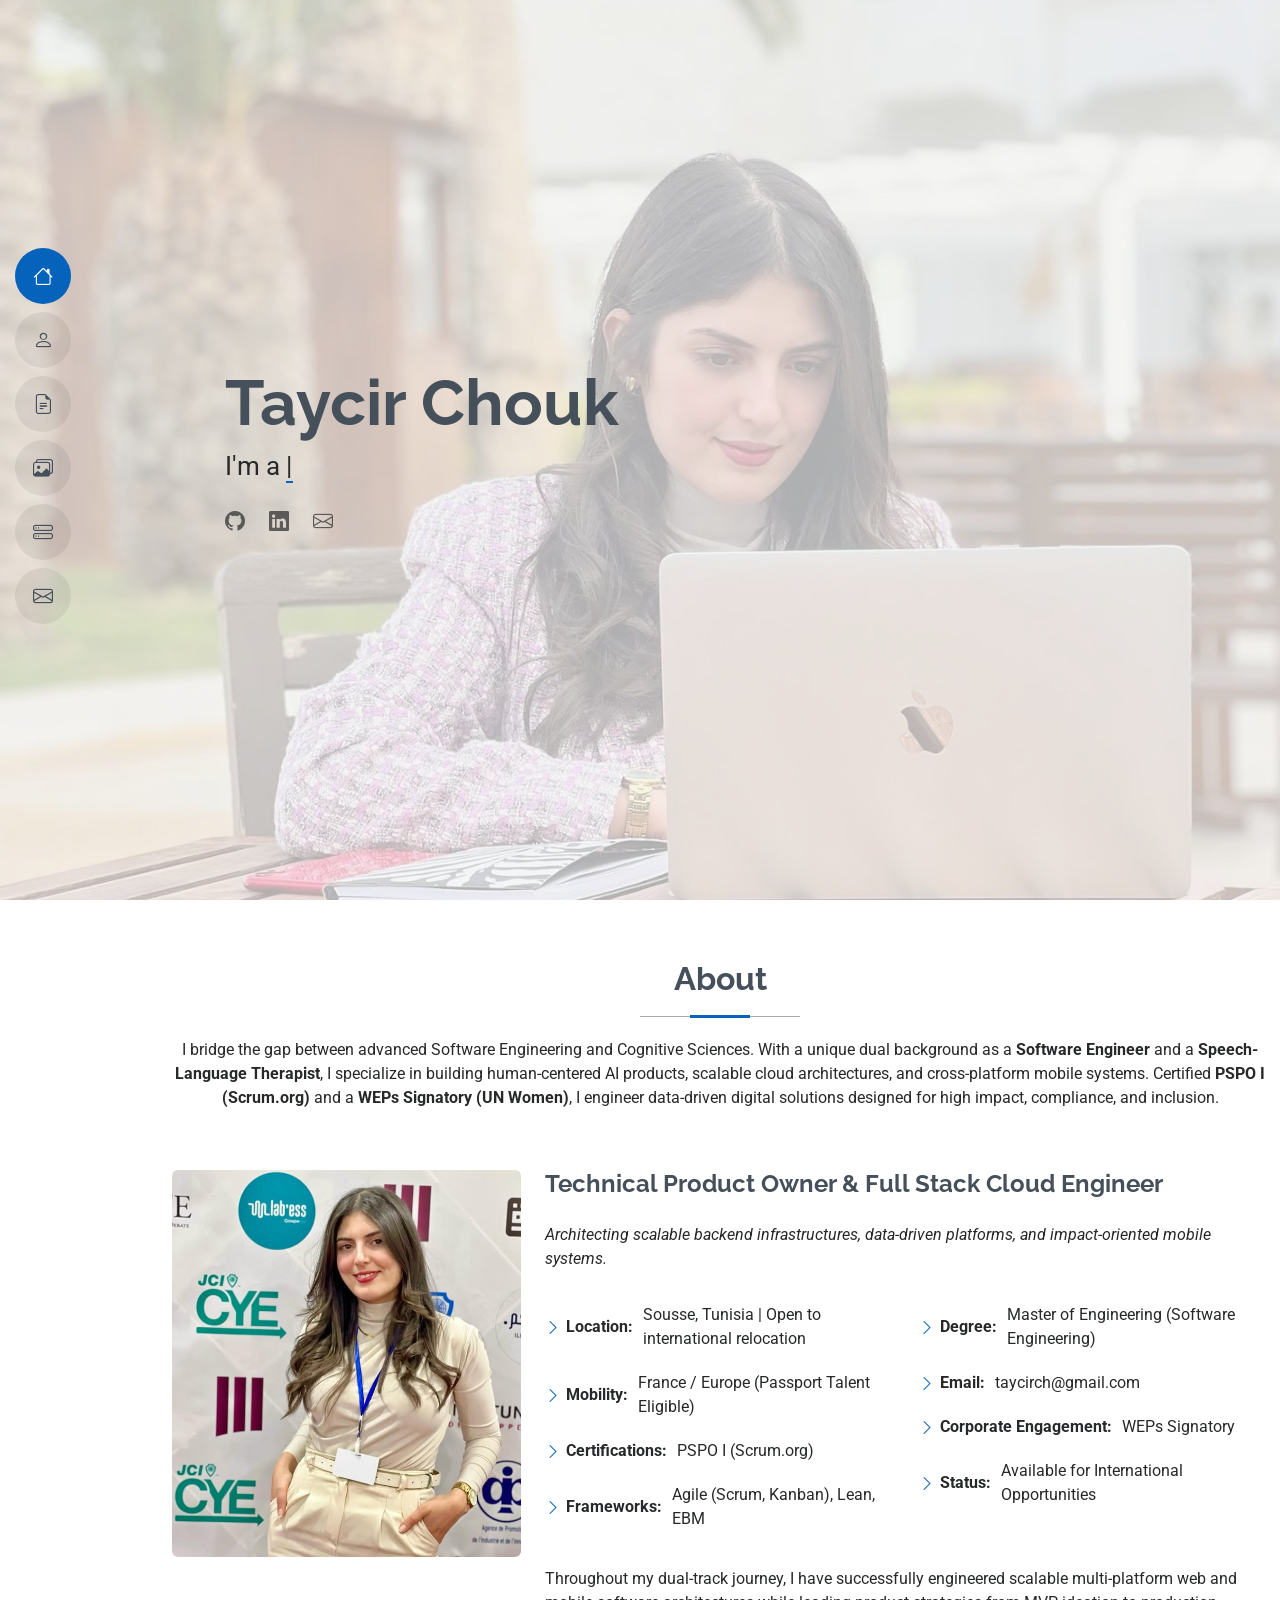
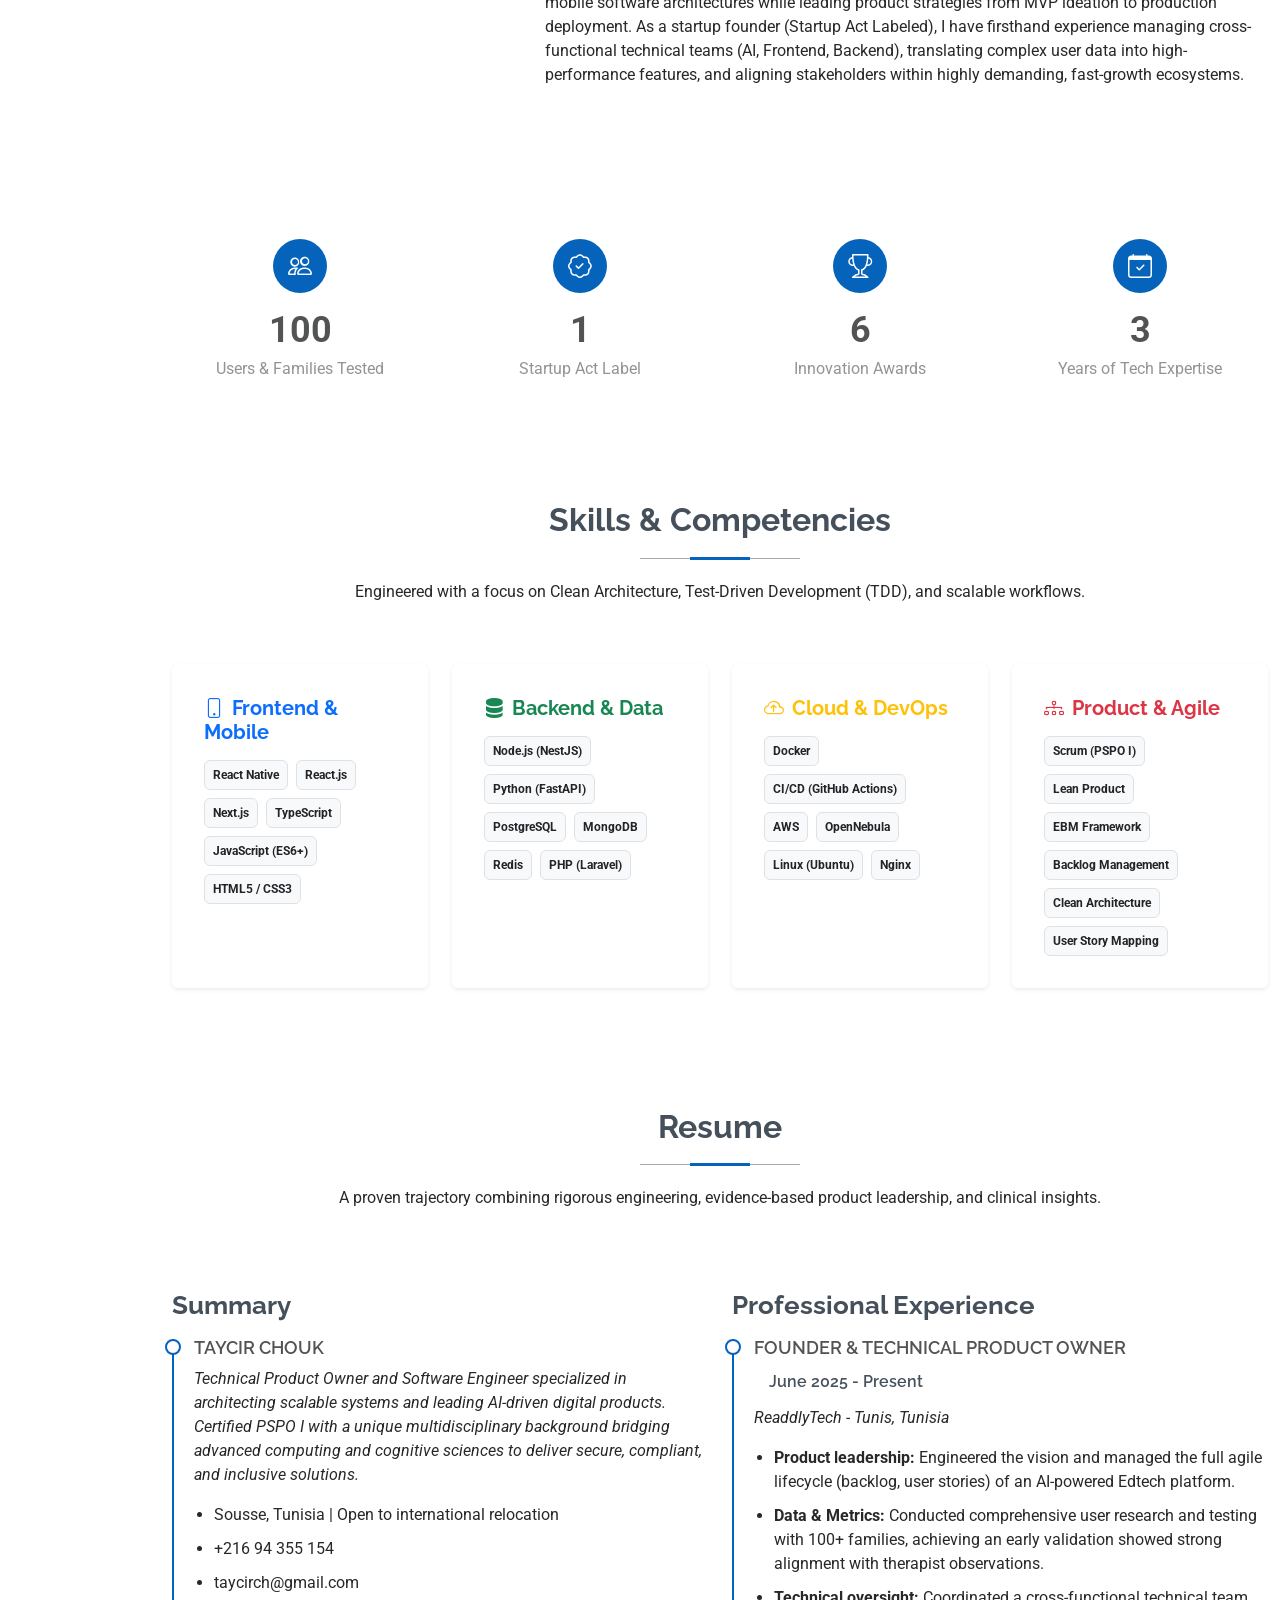
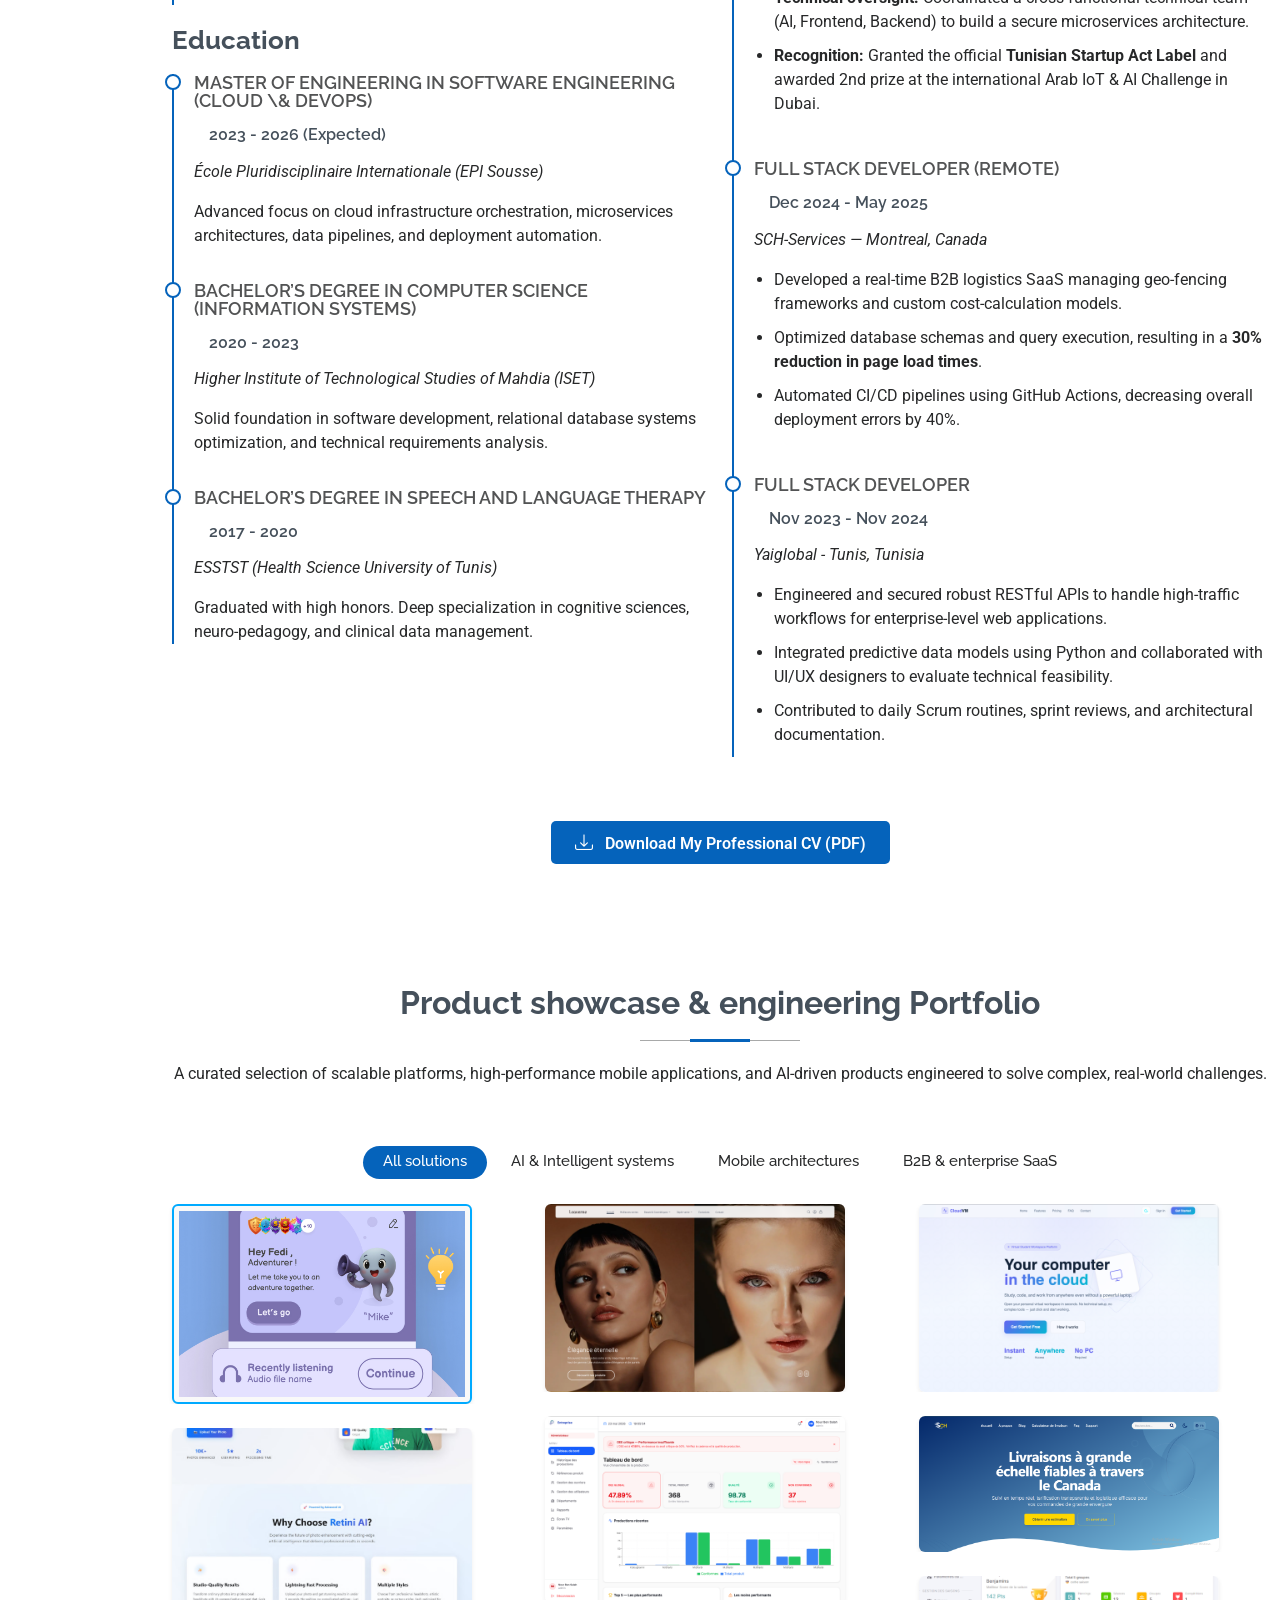
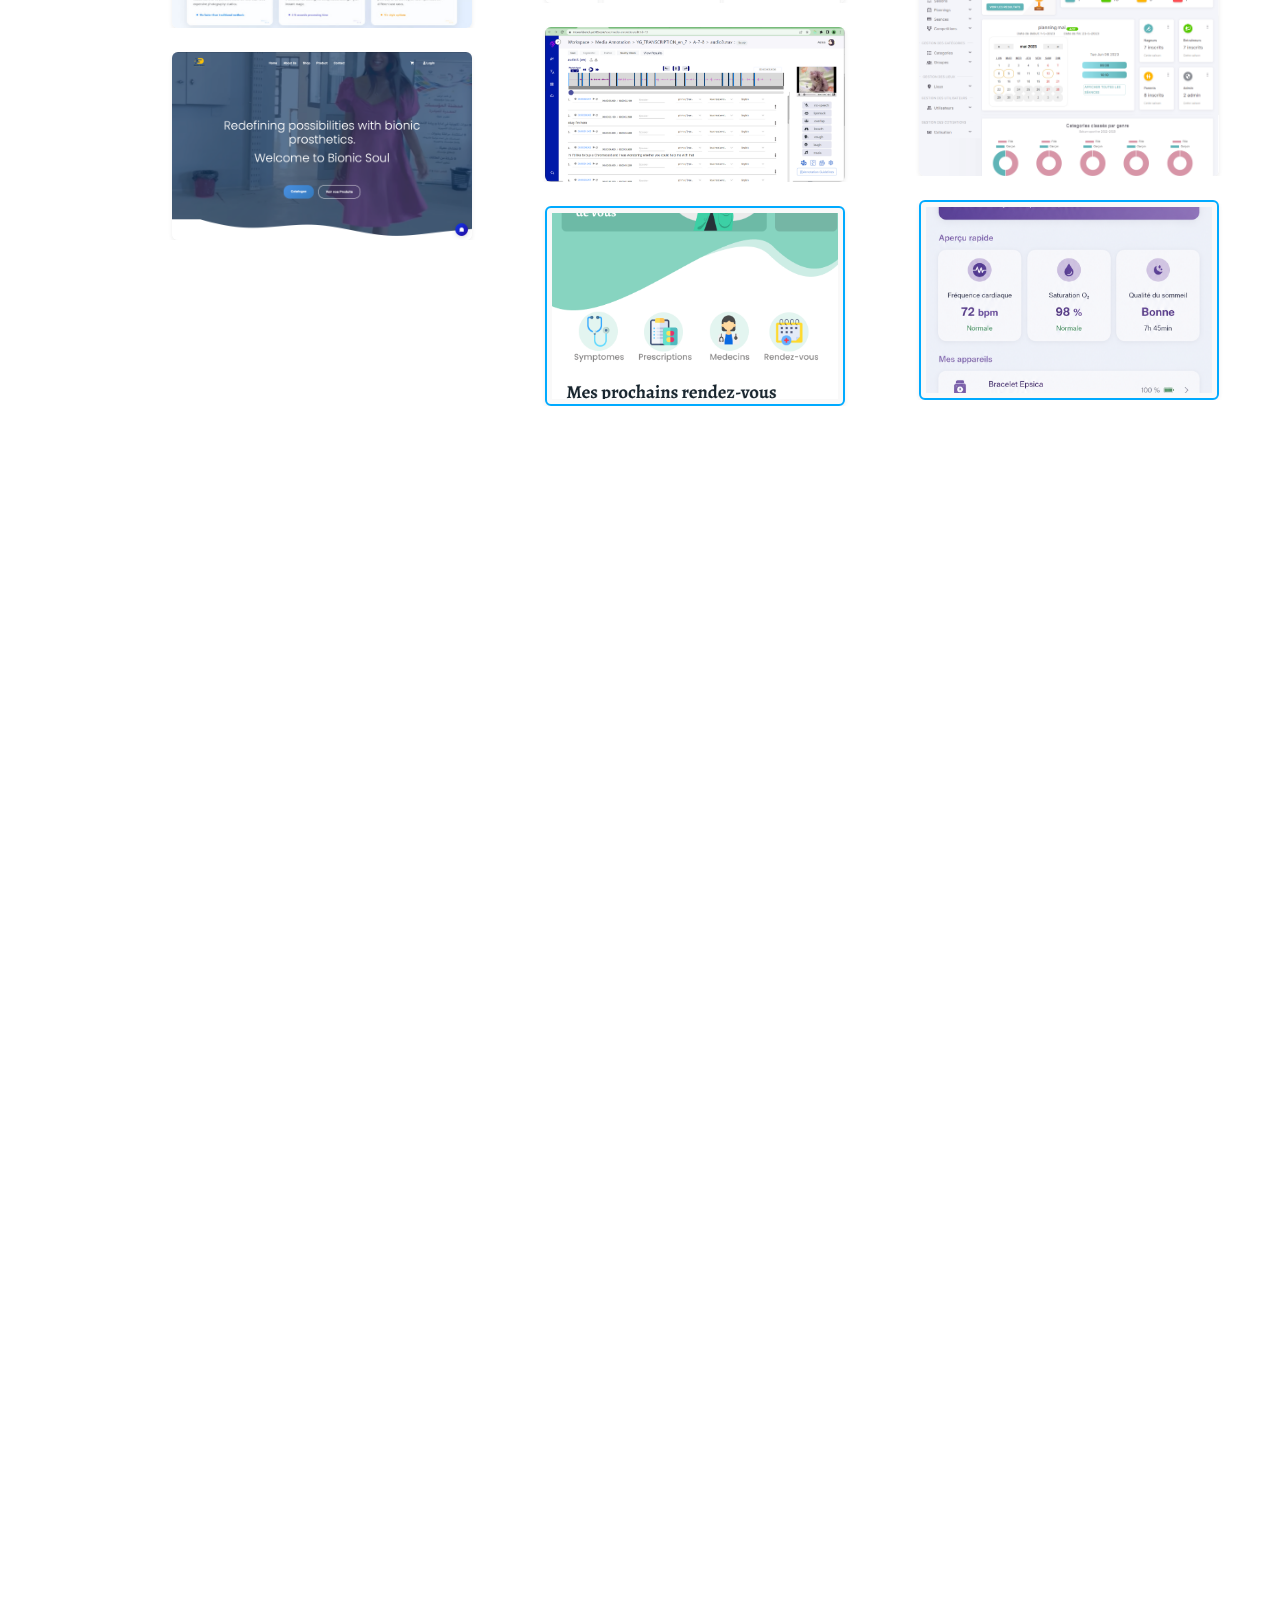
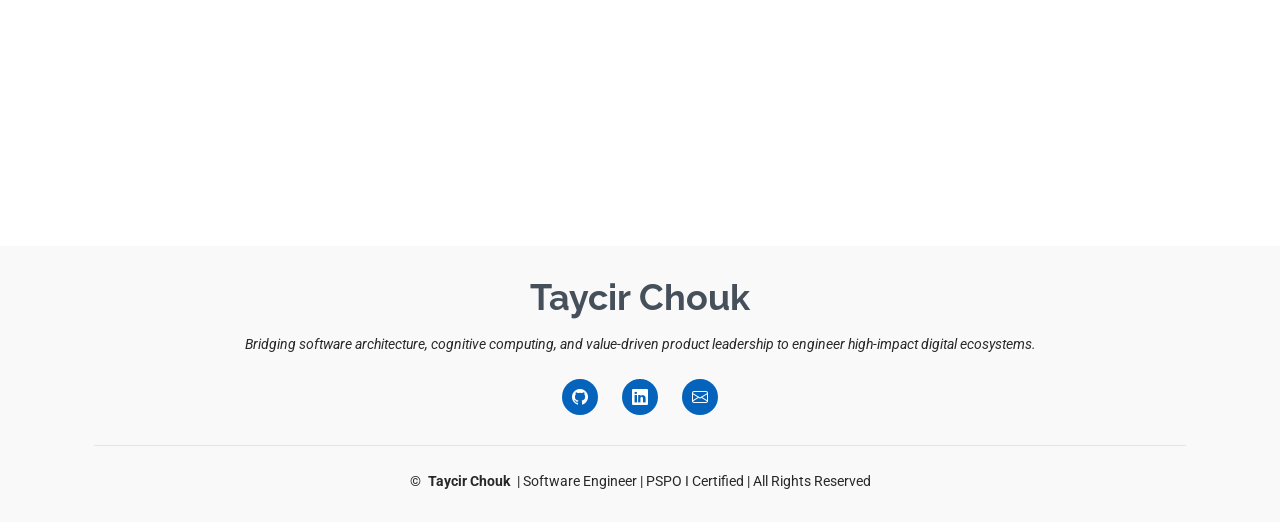
==== commit 40dbecdd: "updating CV" ====
--- a/index.html
+++ b/index.html
@@ -970,126 +970,127 @@
 
 
       <!-- Contact Section -->
-      <section id="contact" class="contact section">
-        <!-- Section Title -->
-        <div class="container section-title" data-aos="fade-up">
-          <h2>Get in Touch</h2>
-          <p>
-            Reach out to us for any inquiries or collaborations. We're here to
-            help and provide solutions tailored to your needs
-          </p>
-        </div>
-        <!-- End Section Title -->
-
-        <div class="container" data-aos="fade" data-aos-delay="100">
+<section id="contact" class="contact section">
+  <!-- Section Title -->
+  <div class="container section-title" data-aos="fade-up">
+    <h2>Get in Touch</h2>
+    <p>
+      Available for international technical roles, product ownership opportunities, and mission-driven collaborations.
+    </p>
+  </div>
+  <!-- End Section Title -->
+
+  <div class="container" data-aos="fade" data-aos-delay="100">
+    <div class="row gy-4">
+      <div class="col-lg-4">
+        <div
+          class="info-item d-flex"
+          data-aos="fade-up"
+          data-aos-delay="200"
+        >
+          <i class="bi bi-geo-alt flex-shrink-0"></i>
+          <div>
+            <h3>Location & mobility</h3>
+            <p>Mahdia, Tunisia (Full Mobility to France / Europe)</p>
+          </div>
+        </div>
+        <!-- End Info Item -->
+
+        <div
+          class="info-item d-flex"
+          data-aos="fade-up"
+          data-aos-delay="300"
+        >
+          <i class="bi bi-telephone flex-shrink-0"></i>
+          <div>
+            <h3>Phone / WhatsApp</h3>
+            <p><a href="tel:+21694355154" class="text-secondary">+216 94 355 154</a></p>
+          </div>
+        </div>
+        <!-- End Info Item -->
+
+        <div
+          class="info-item d-flex"
+          data-aos="fade-up"
+          data-aos-delay="400"
+        >
+          <i class="bi bi-envelope flex-shrink-0"></i>
+          <div>
+            <h3>Professional Email</h3>
+            <p><a href="mailto:taycirch@gmail.com" class="text-secondary">taycirch@gmail.com</a></p>
+          </div>
+        </div>
+        <!-- End Info Item -->
+      </div>
+
+      <div class="col-lg-8">
+        <form
+          action="https://formspree.io/f/mannvrzy"
+          method="POST"
+          class="php-email-form"
+          data-aos="fade-up"
+          data-aos-delay="200"
+        >
           <div class="row gy-4">
-            <div class="col-lg-4">
-              <div
-                class="info-item d-flex"
-                data-aos="fade-up"
-                data-aos-delay="200"
-              >
-                <i class="bi bi-geo-alt flex-shrink-0"></i>
-                <div>
-                  <h3>Address</h3>
-                  <p>Mahdia, Tunisia Open to relocation</p>
-                </div>
+            <div class="col-md-6">
+              <input
+                type="text"
+                name="name"
+                class="form-control"
+                placeholder="Your Name"
+                required=""
+              />
+            </div>
+
+            <div class="col-md-6">
+              <input
+                type="email"
+                class="form-control"
+                name="email"
+                placeholder="Your Email"
+                required=""
+              />
+            </div>
+
+            <div class="col-md-12">
+              <input
+                type="text"
+                class="form-control"
+                name="subject"
+                placeholder="Subject"
+                required=""
+              />
+            </div>
+
+            <div class="col-md-12">
+              <textarea
+                class="form-control"
+                name="message"
+                rows="6"
+                placeholder="Message"
+                required=""
+              ></textarea>
+            </div>
+
+            <div class="col-md-12 text-center">
+              <div class="loading">Loading</div>
+              <div class="error-message"></div>
+              <div class="sent-message">
+                Your message has been successfully routed. Thank you!
               </div>
-              <!-- End Info Item -->
-
-              <div
-                class="info-item d-flex"
-                data-aos="fade-up"
-                data-aos-delay="300"
-              >
-                <i class="bi bi-telephone flex-shrink-0"></i>
-                <div>
-                  <h3>Phone</h3>
-                  <p>+216 94 355 154</p>
-                </div>
-              </div>
-              <!-- End Info Item -->
-
-              <div
-                class="info-item d-flex"
-                data-aos="fade-up"
-                data-aos-delay="400"
-              >
-                <i class="bi bi-envelope flex-shrink-0"></i>
-                <div>
-                  <h3>Email</h3>
-                  <p>taycirch@gmail.com</p>
-                </div>
-              </div>
-              <!-- End Info Item -->
-            </div>
-
-            <div class="col-lg-8">
-              <form
-                action="https://formspree.io/f/mannvrzy"
-                method="POST"
-                class="php-email-form"
-                data-aos="fade-up"
-                data-aos-delay="200"
-              >
-                <div class="row gy-4">
-                  <div class="col-md-6">
-                    <input
-                      type="text"
-                      name="name"
-                      class="form-control"
-                      placeholder="Your Name"
-                      required=""
-                    />
-                  </div>
-
-                  <div class="col-md-6">
-                    <input
-                      type="email"
-                      class="form-control"
-                      name="email"
-                      placeholder="Your Email"
-                      required=""
-                    />
-                  </div>
-
-                  <div class="col-md-12">
-                    <input
-                      type="text"
-                      class="form-control"
-                      name="subject"
-                      placeholder="Subject"
-                      required=""
-                    />
-                  </div>
-
-                  <div class="col-md-12">
-                    <textarea
-                      class="form-control"
-                      name="message"
-                      rows="6"
-                      placeholder="Message"
-                      required=""
-                    ></textarea>
-                  </div>
-
-                  <div class="col-md-12 text-center">
-                    <div class="loading">Loading</div>
-                    <div class="error-message"></div>
-                    <div class="sent-message">
-                      Your message has been sent. Thank you!
-                    </div>
-
-                    <button type="submit">Send Message</button>
-                  </div>
-                </div>
-              </form>
-            </div>
-            <!-- End Contact Form -->
-          </div>
-        </div>
-      </section>
-      <!-- /Contact Section -->
+
+              <button type="submit">Send Message</button>
+            </div>
+          </div>
+        </form>
+      </div>
+      <!-- End Contact Form -->
+    </div>
+  </div>
+</section>
+<!-- /Contact Section -->
+
+
     </main>
 
     <footer id="footer" class="footer position-relative light-background">
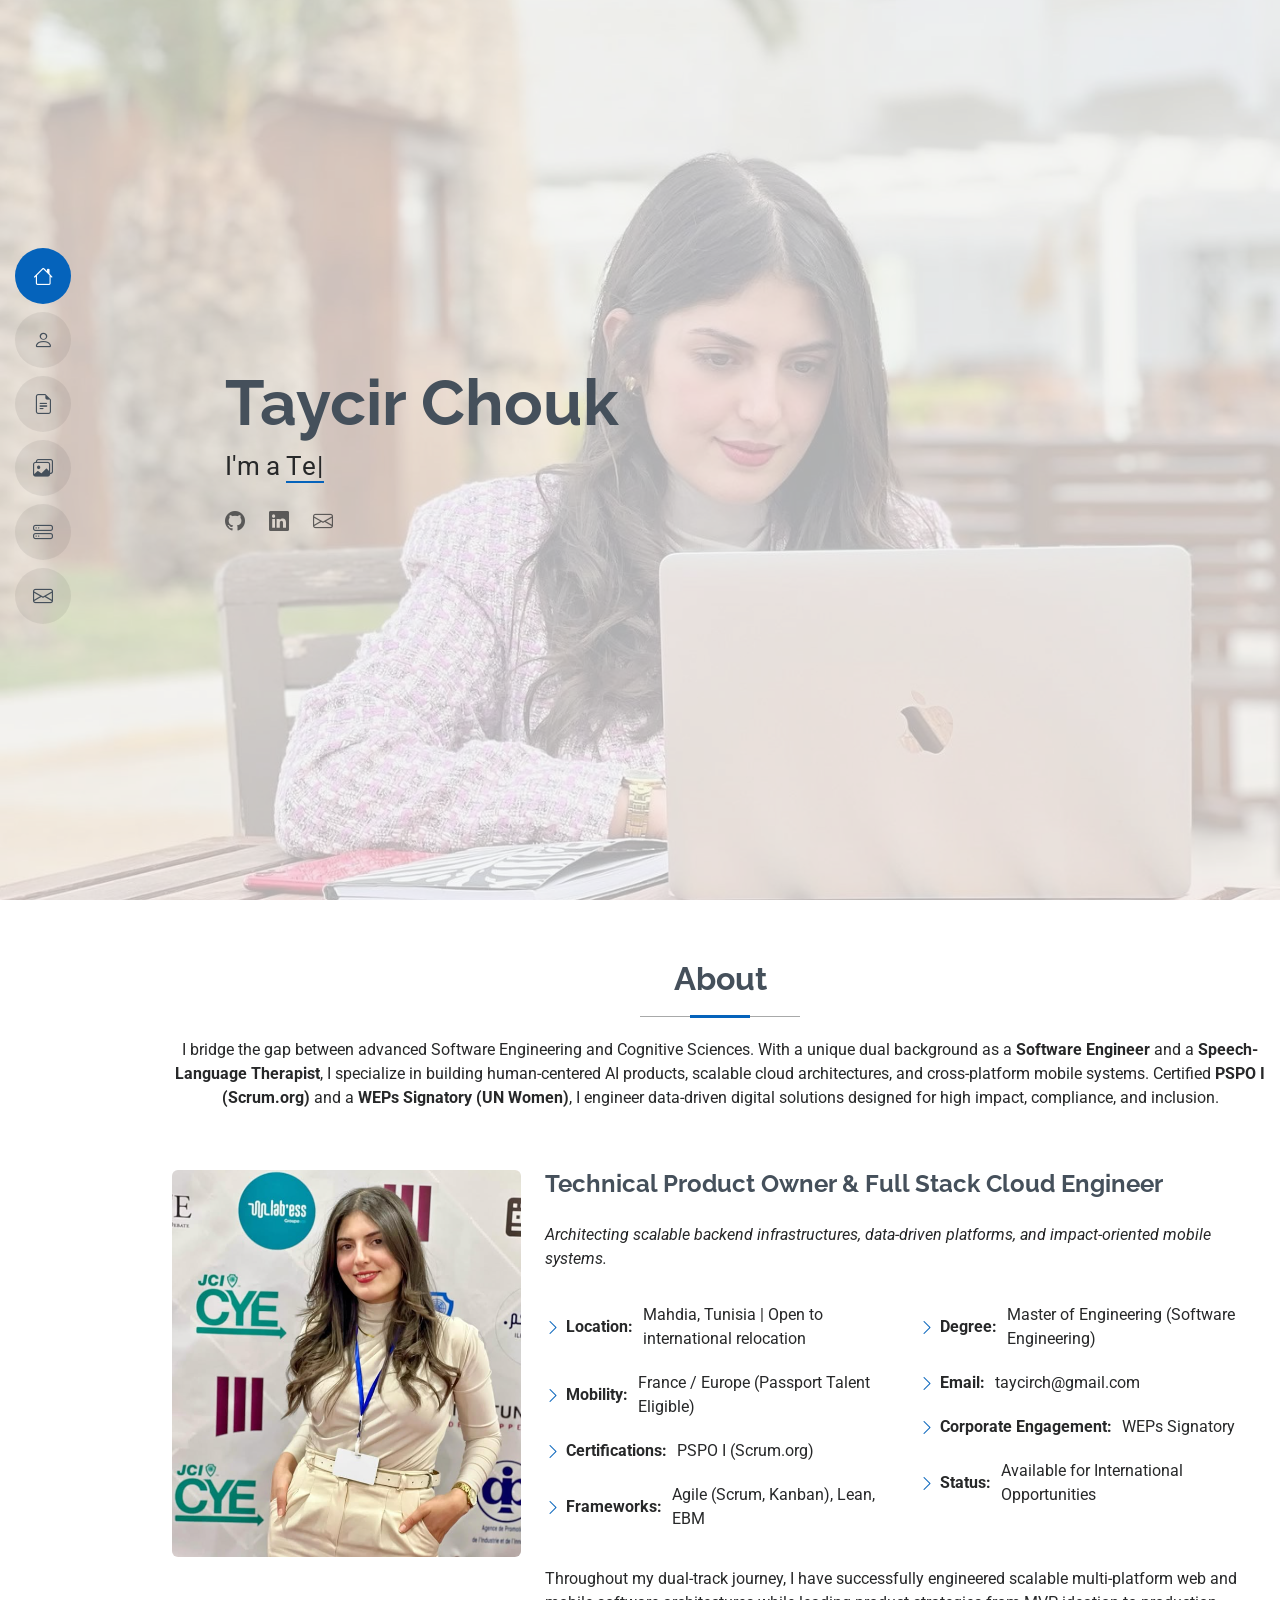
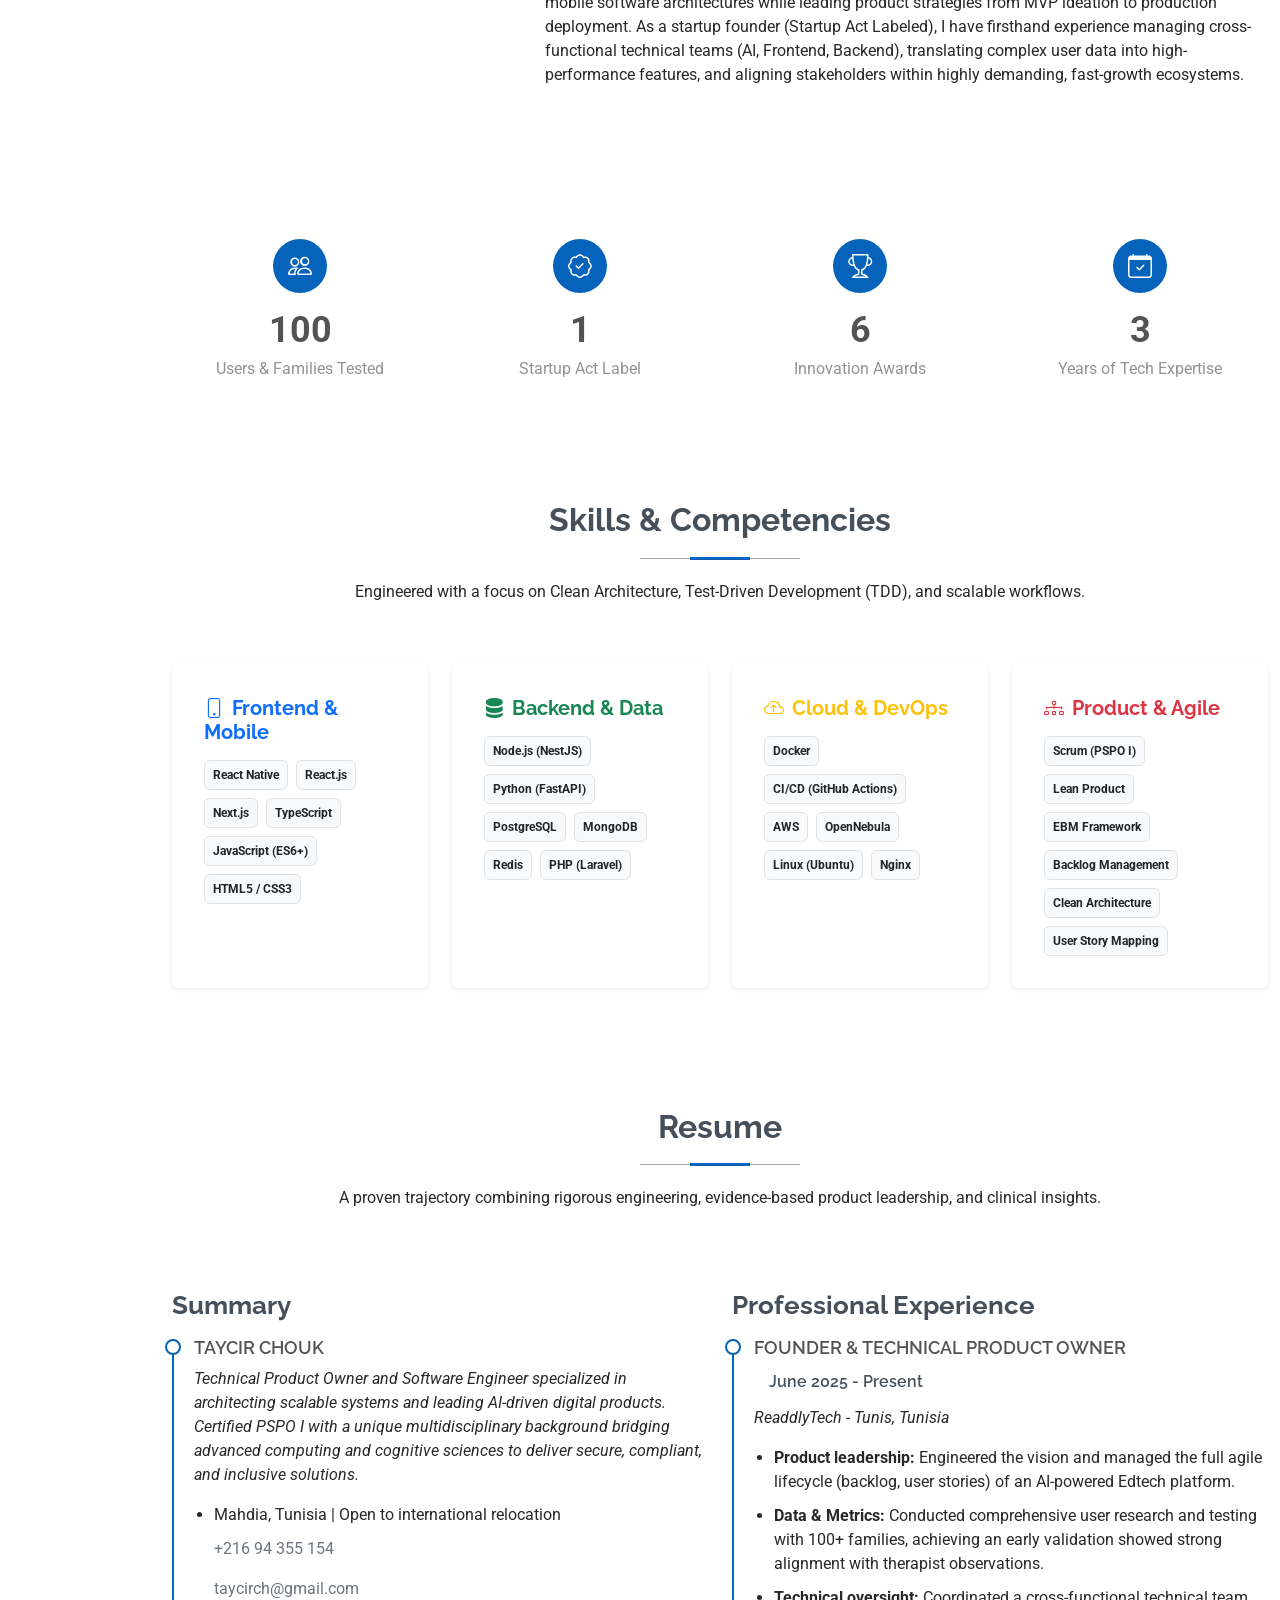
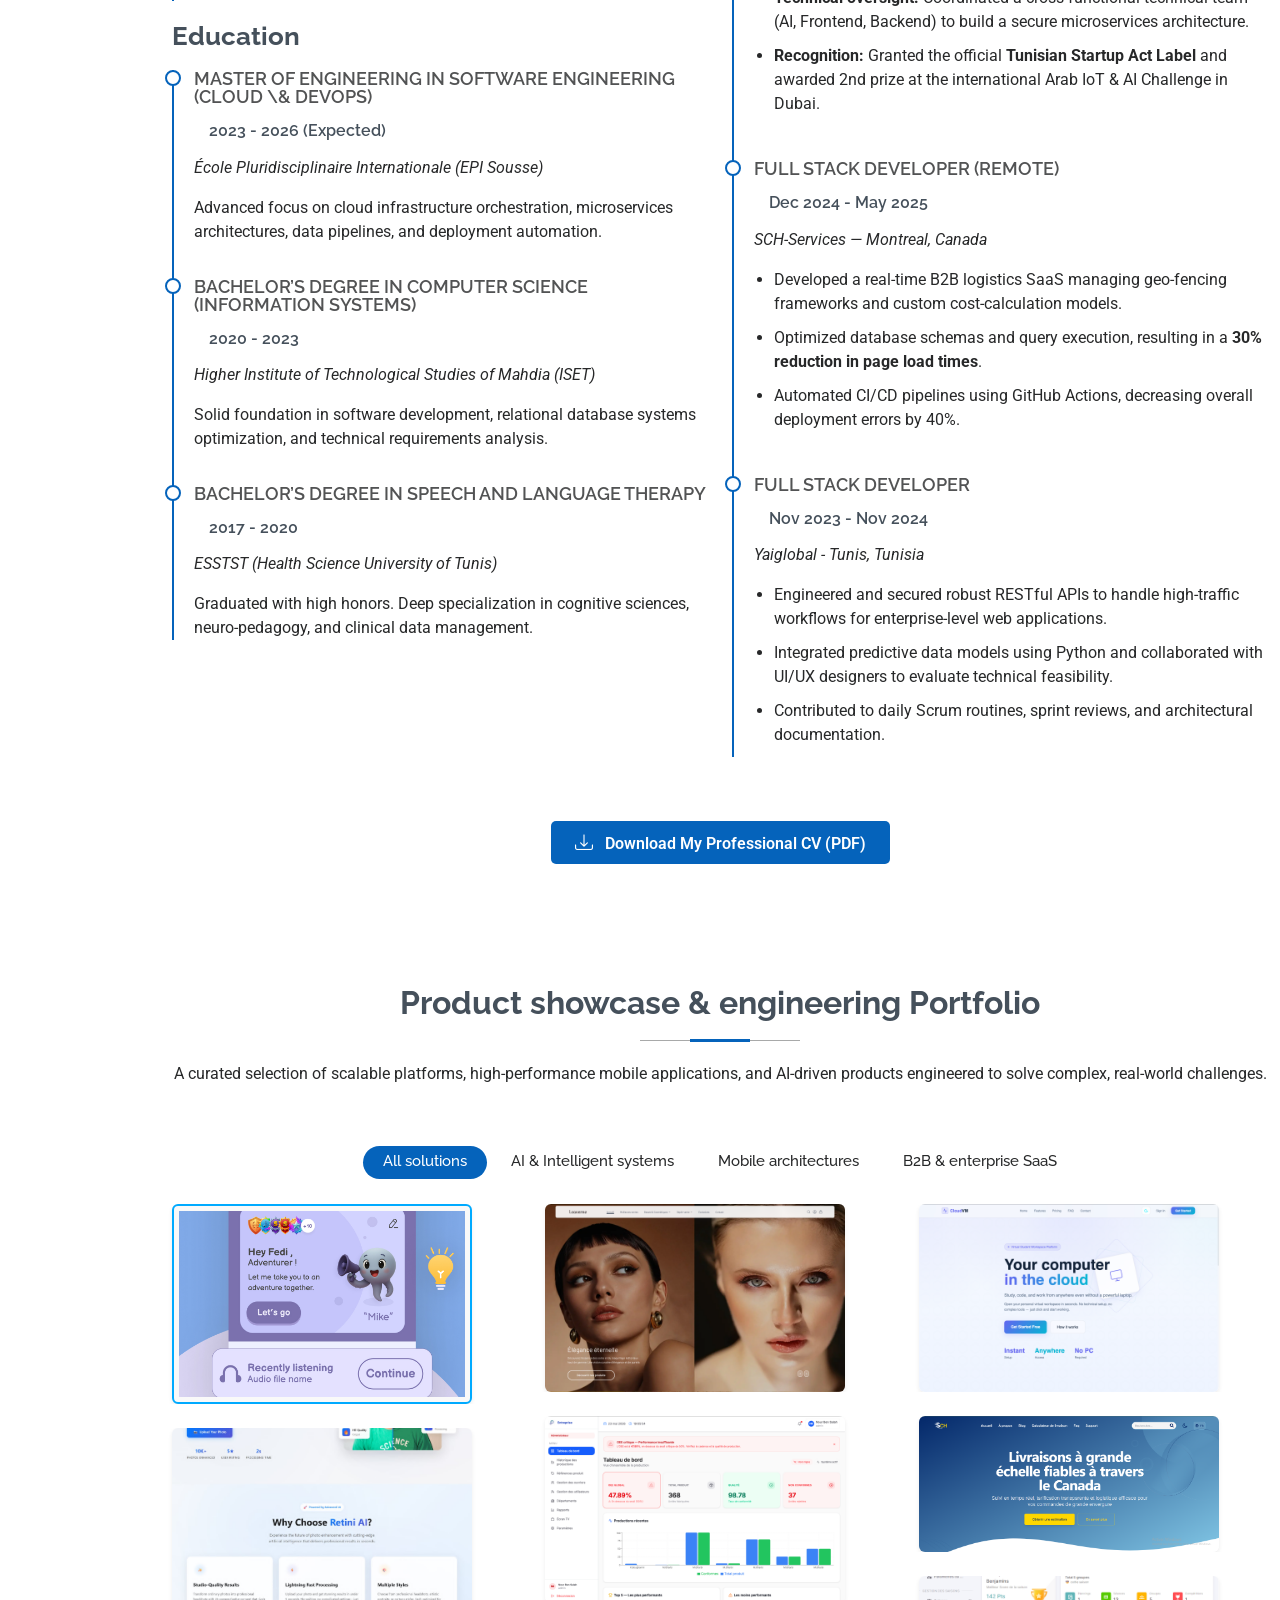
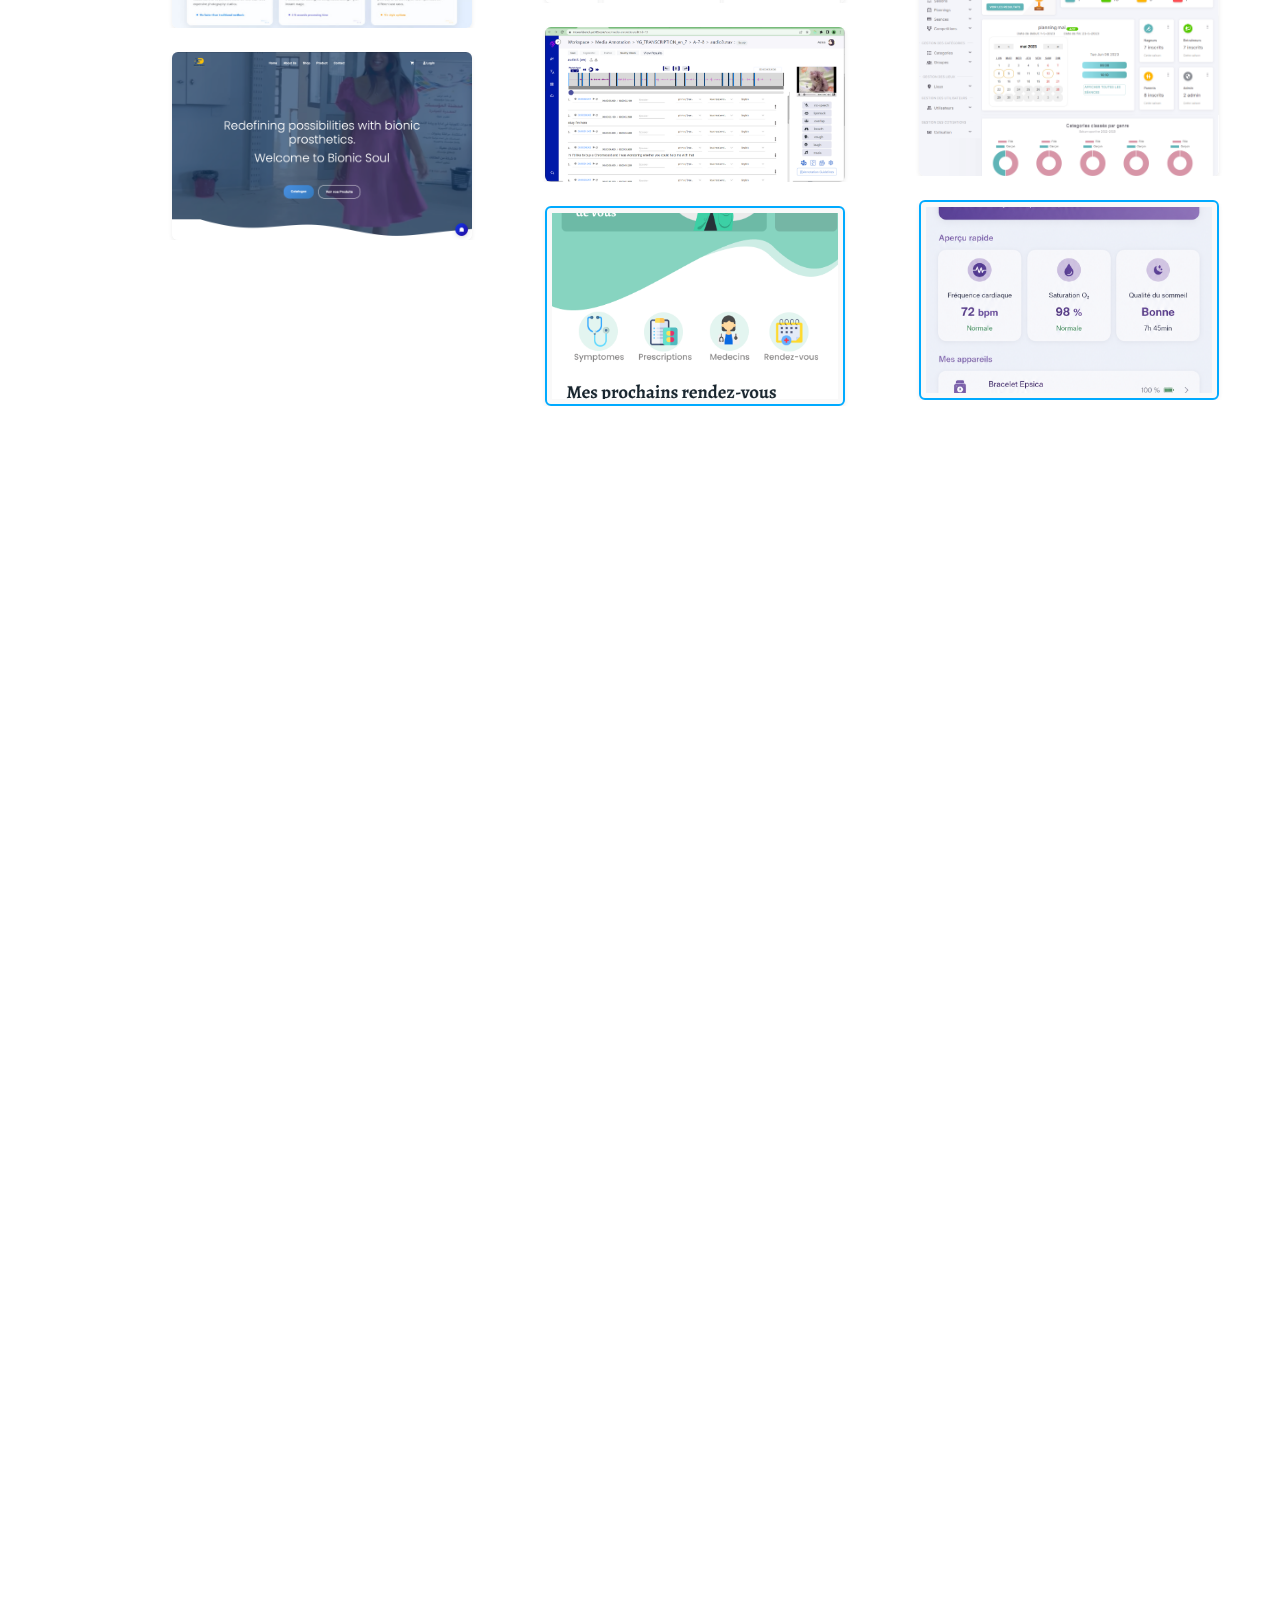
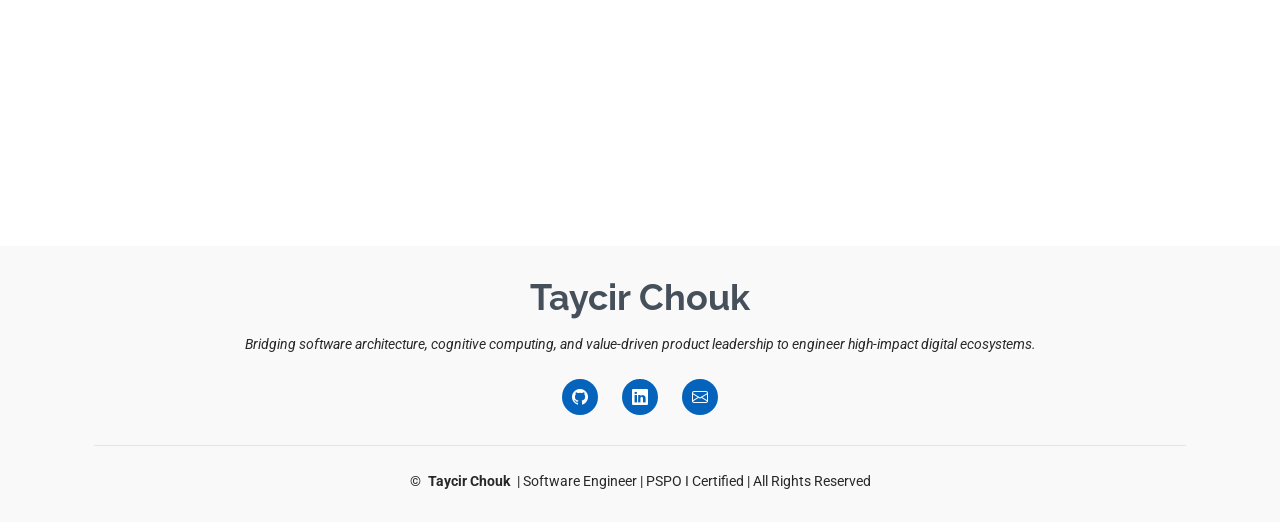
==== commit 23a5abcc: "updating Location" ====
--- a/index.html
+++ b/index.html
@@ -156,7 +156,7 @@
             <ul>
               <li>
                 <i class="bi bi-chevron-right"></i>
-                <strong>Location:</strong> <span>Sousse, Tunisia | Open to international relocation</span>
+                <strong>Location:</strong> <span>Mahdia, Tunisia | Open to international relocation</span>
               </li>
               <li>
                 <i class="bi bi-chevron-right"></i>
@@ -375,9 +375,10 @@
             </em>
           </p>
           <ul>
-            <li>Sousse, Tunisia | Open to international relocation</li>
-            <li>+216 94 355 154</li>
-            <li>taycirch@gmail.com</li>
+            <li>Mahdia, Tunisia | Open to international relocation</li>
+            <p><a href="tel:+21694355154" style="color: #6c757d;">+216 94 355 154</a></p>
+<p><a href="mailto:taycirch@gmail.com" style="color: #6c757d;">taycirch@gmail.com</a></p>
+
           </ul>
         </div>
 
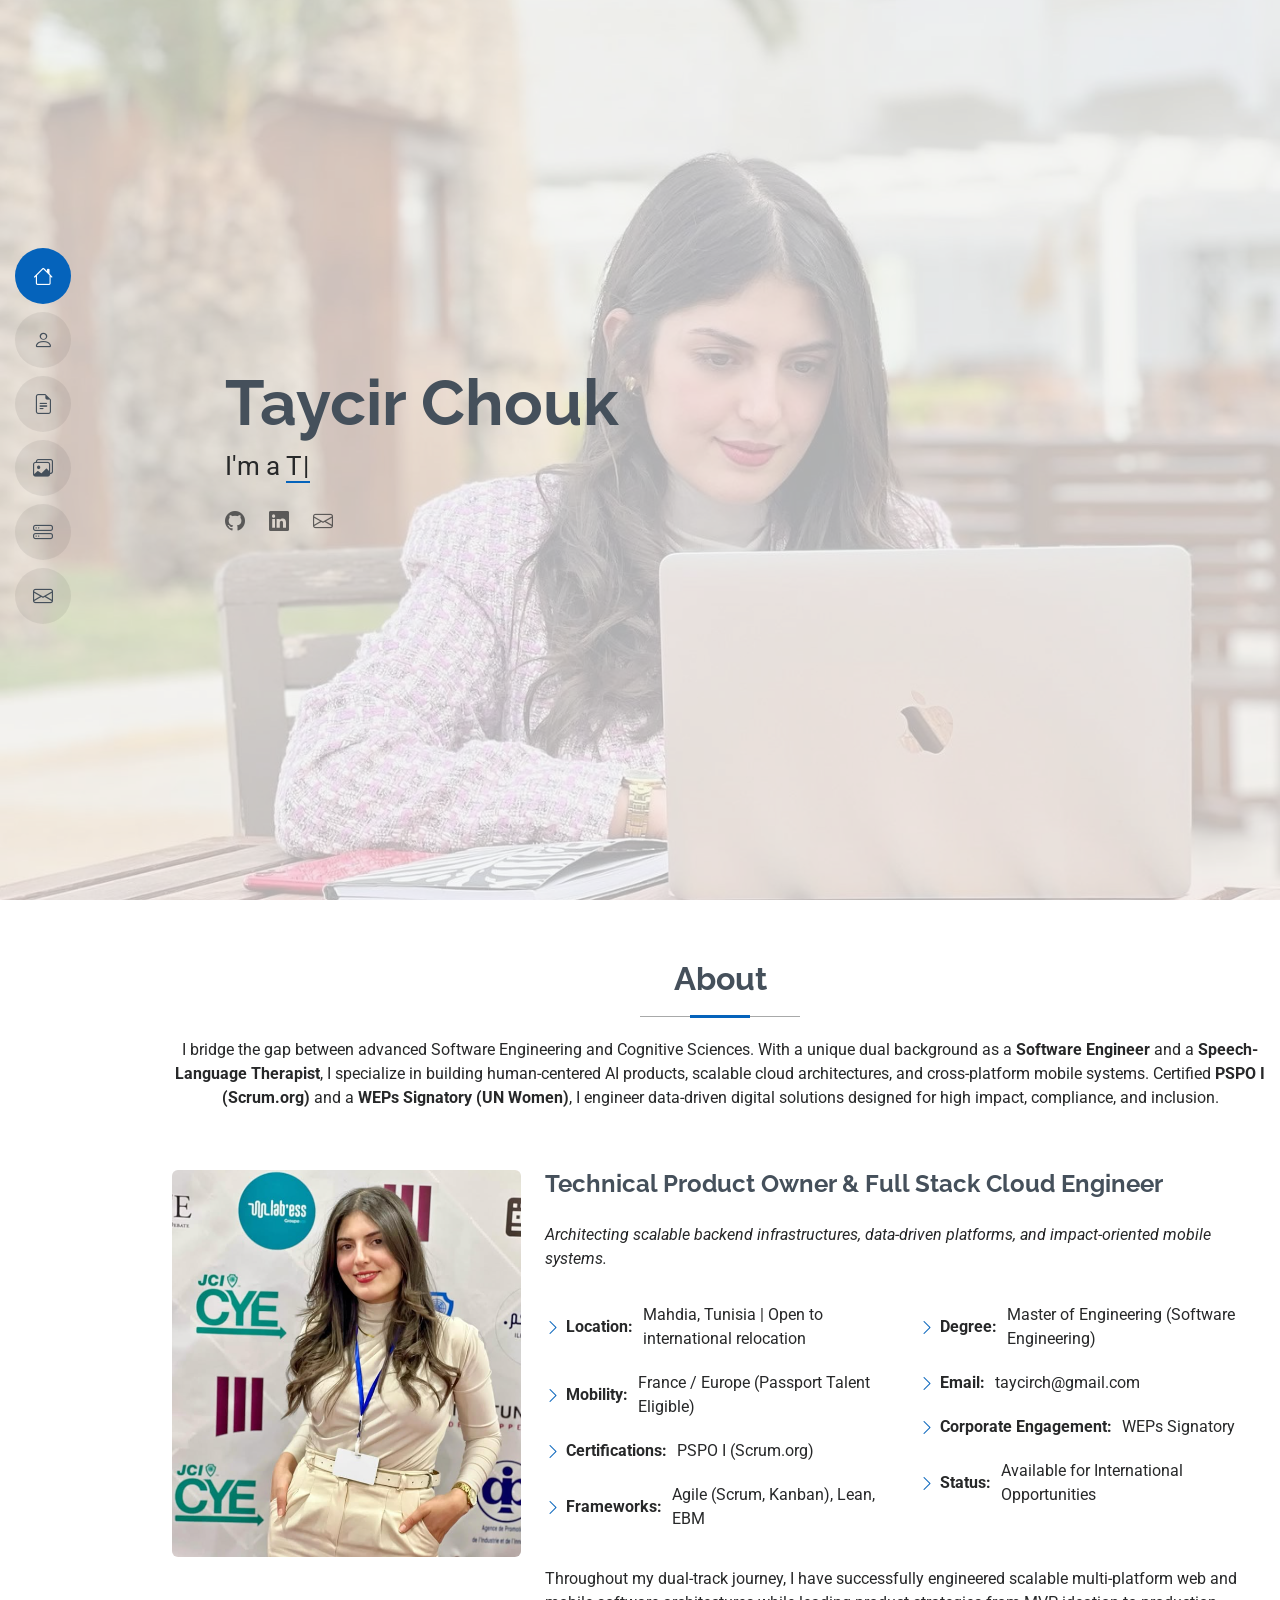
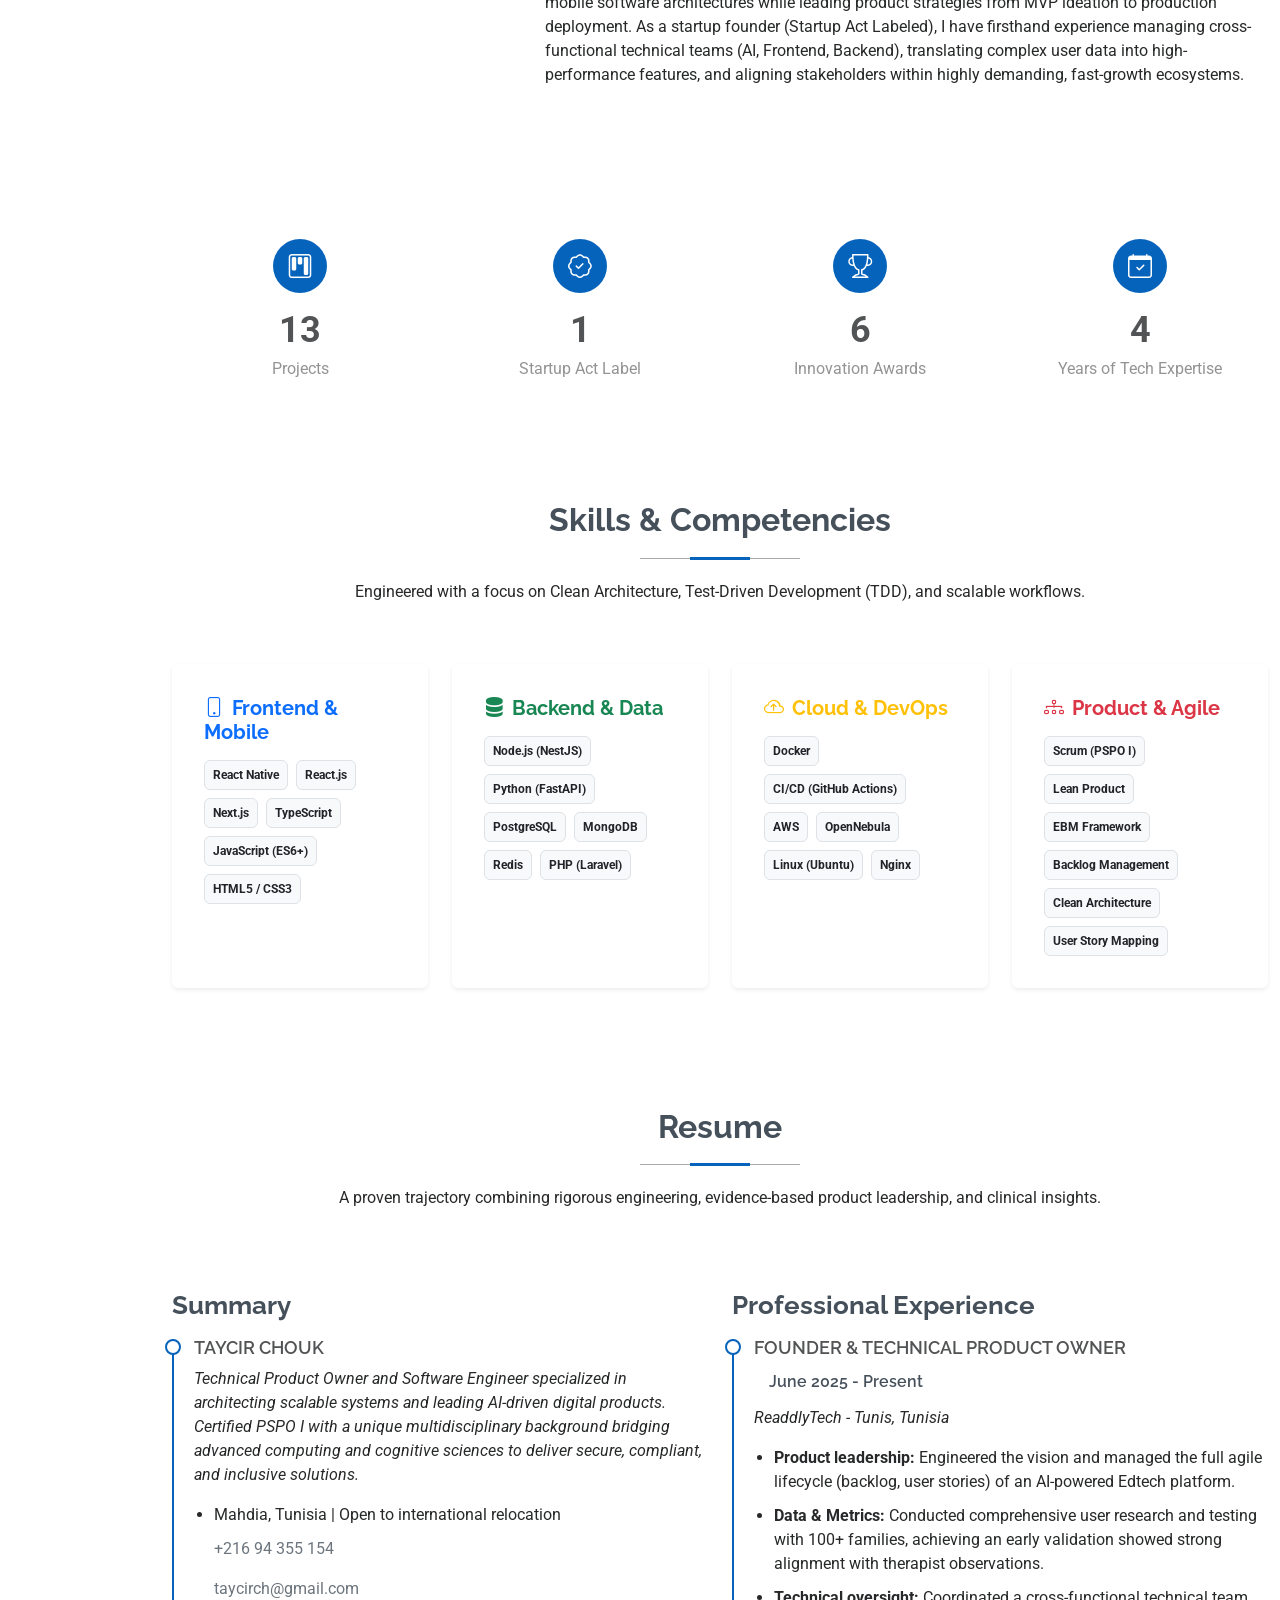
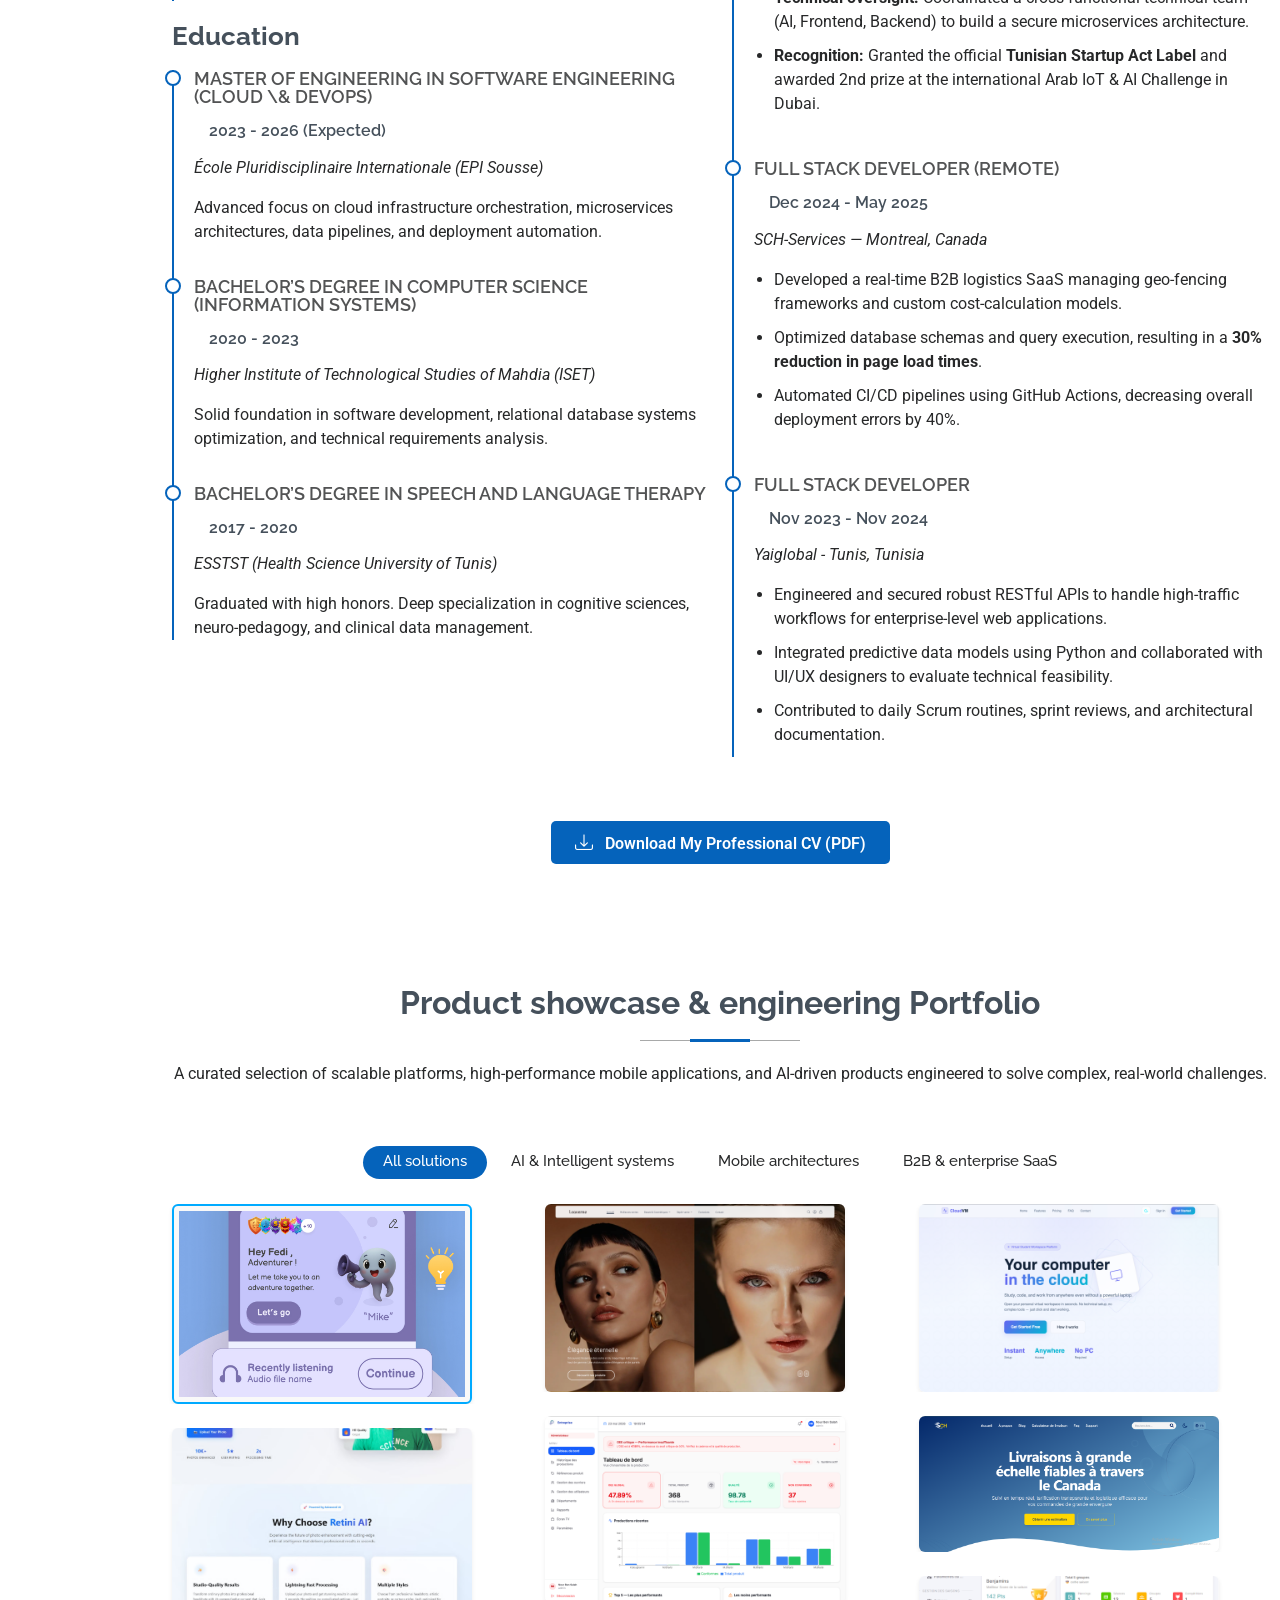
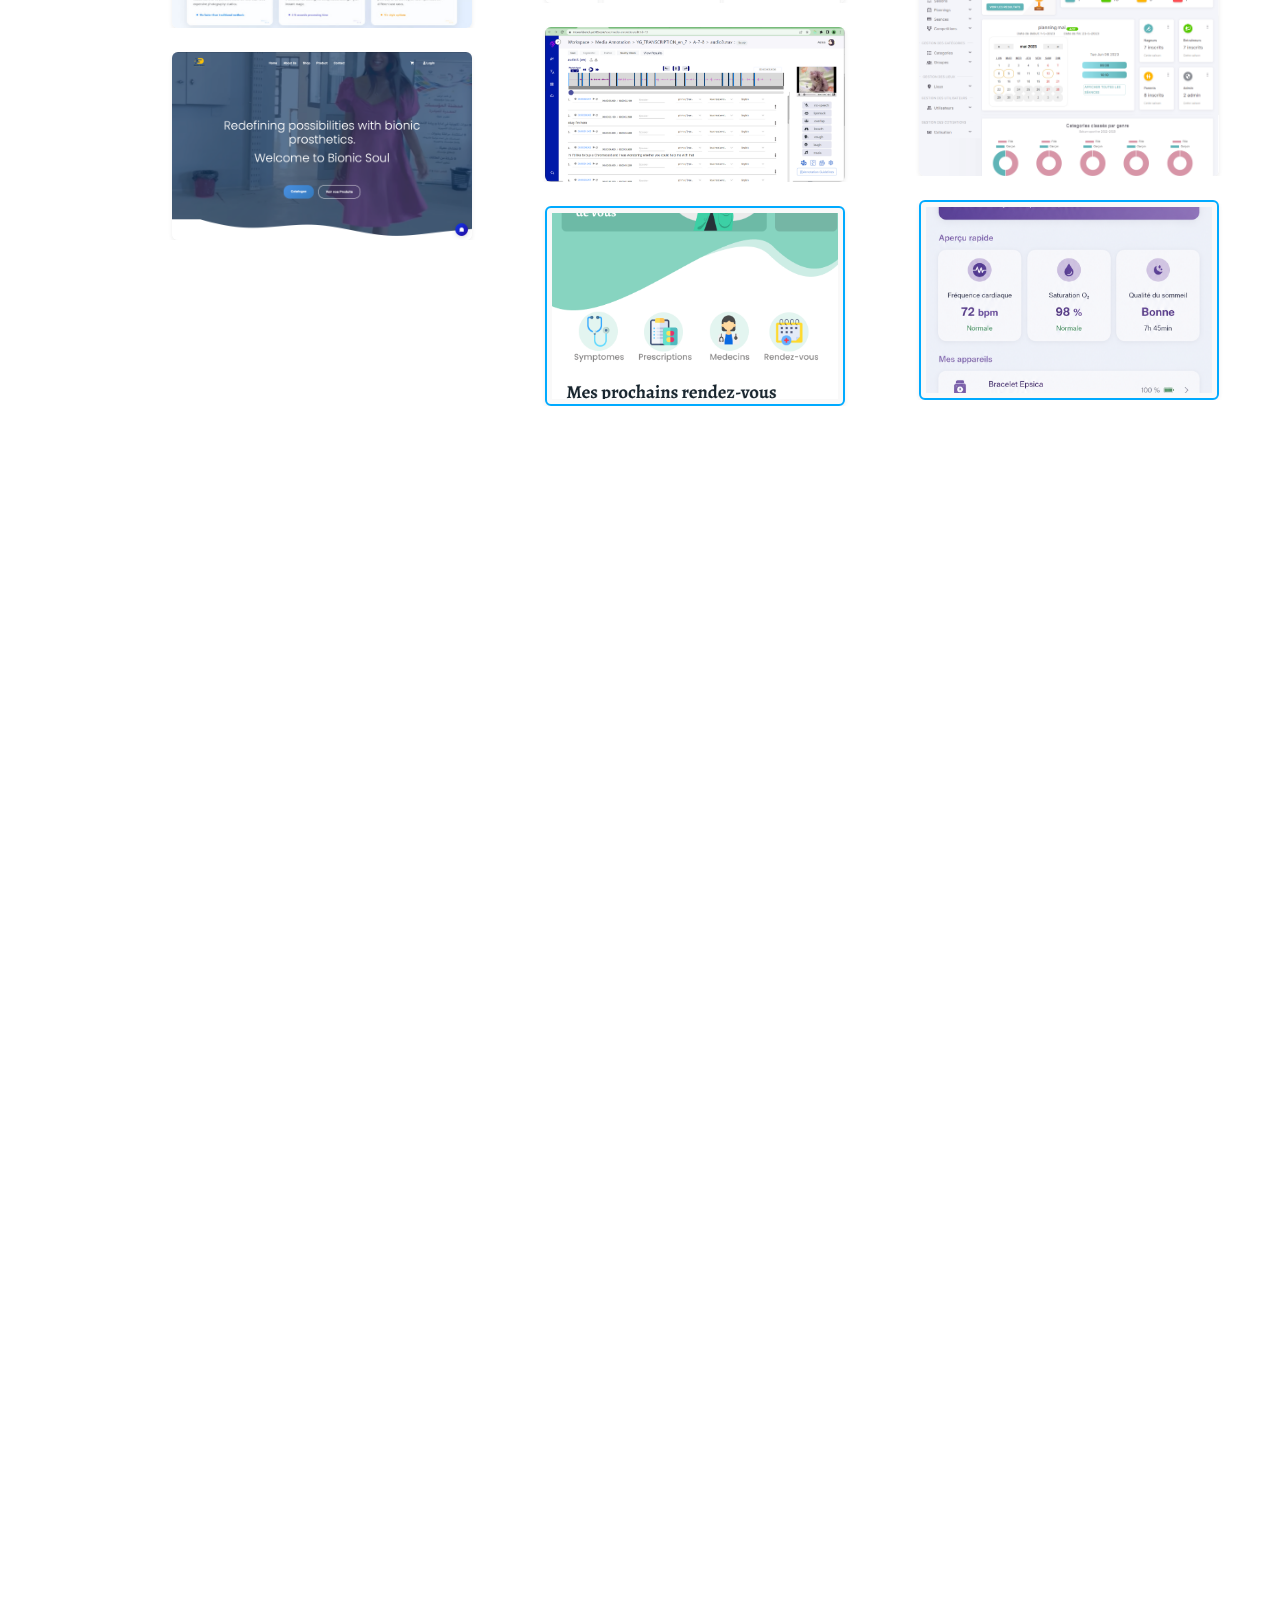
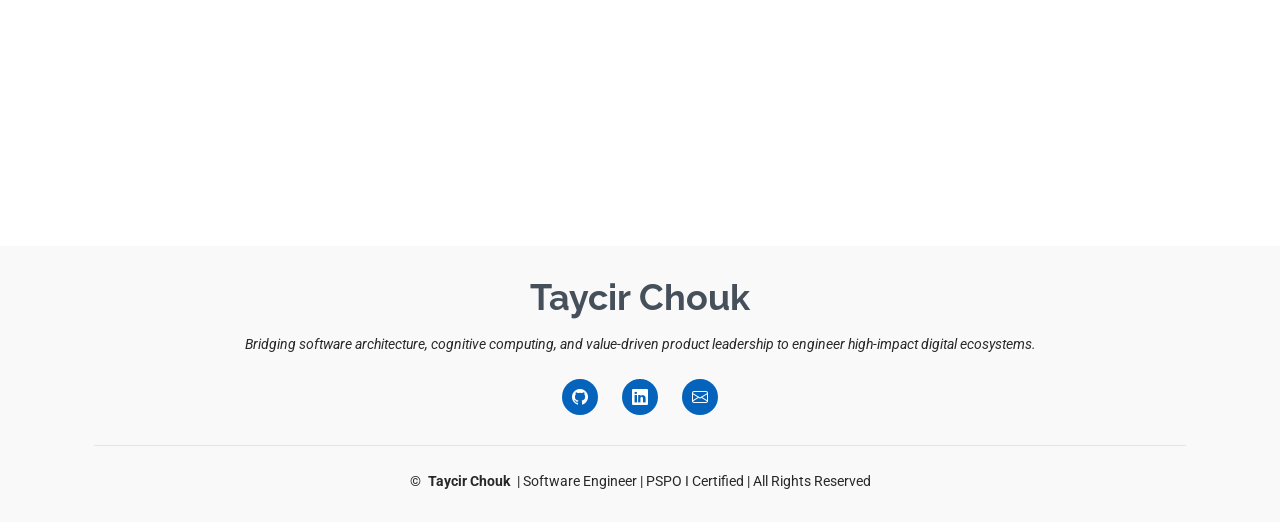
==== commit 8ebca94d: "Update index.html" ====
--- a/index.html
+++ b/index.html
@@ -208,15 +208,15 @@
   <div class="container" data-aos="fade-up" data-aos-delay="100">
     <div class="row gy-4">
       <div class="col-lg-3 col-md-6 d-flex flex-column align-items-center">
-        <i class="bi bi-people"></i>
+        <i class="bi bi-kanban"></i>
         <div class="stats-item">
           <span
             data-purecounter-start="0"
-            data-purecounter-end="100"
+            data-purecounter-end="13"
             data-purecounter-duration="1"
             class="purecounter"
           ></span>
-          <p>Users & Families Tested</p>
+          <p>Projects</p>
         </div>
       </div>
       <!-- End Stats Item -->
@@ -254,7 +254,7 @@
         <div class="stats-item">
           <span
             data-purecounter-start="0"
-            data-purecounter-end="3"
+            data-purecounter-end="4"
             data-purecounter-duration="1"
             class="purecounter"
           ></span>
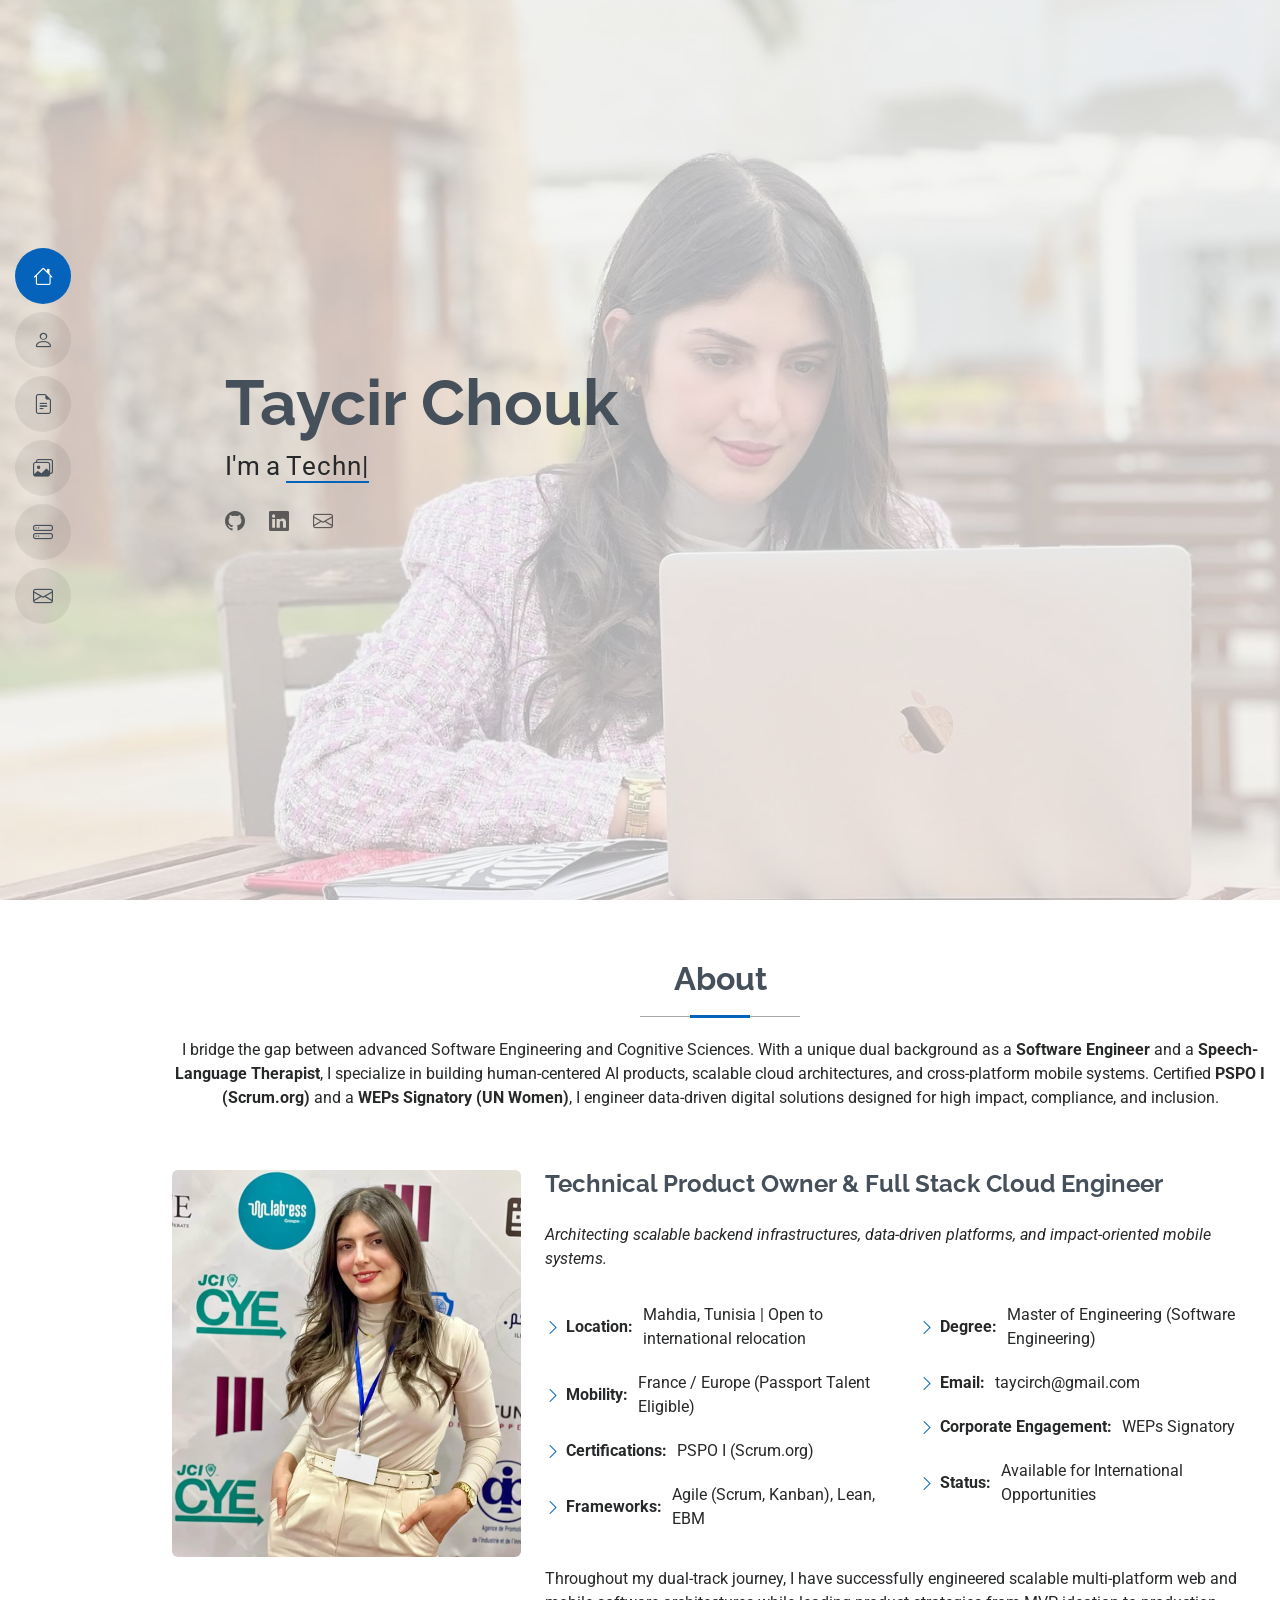
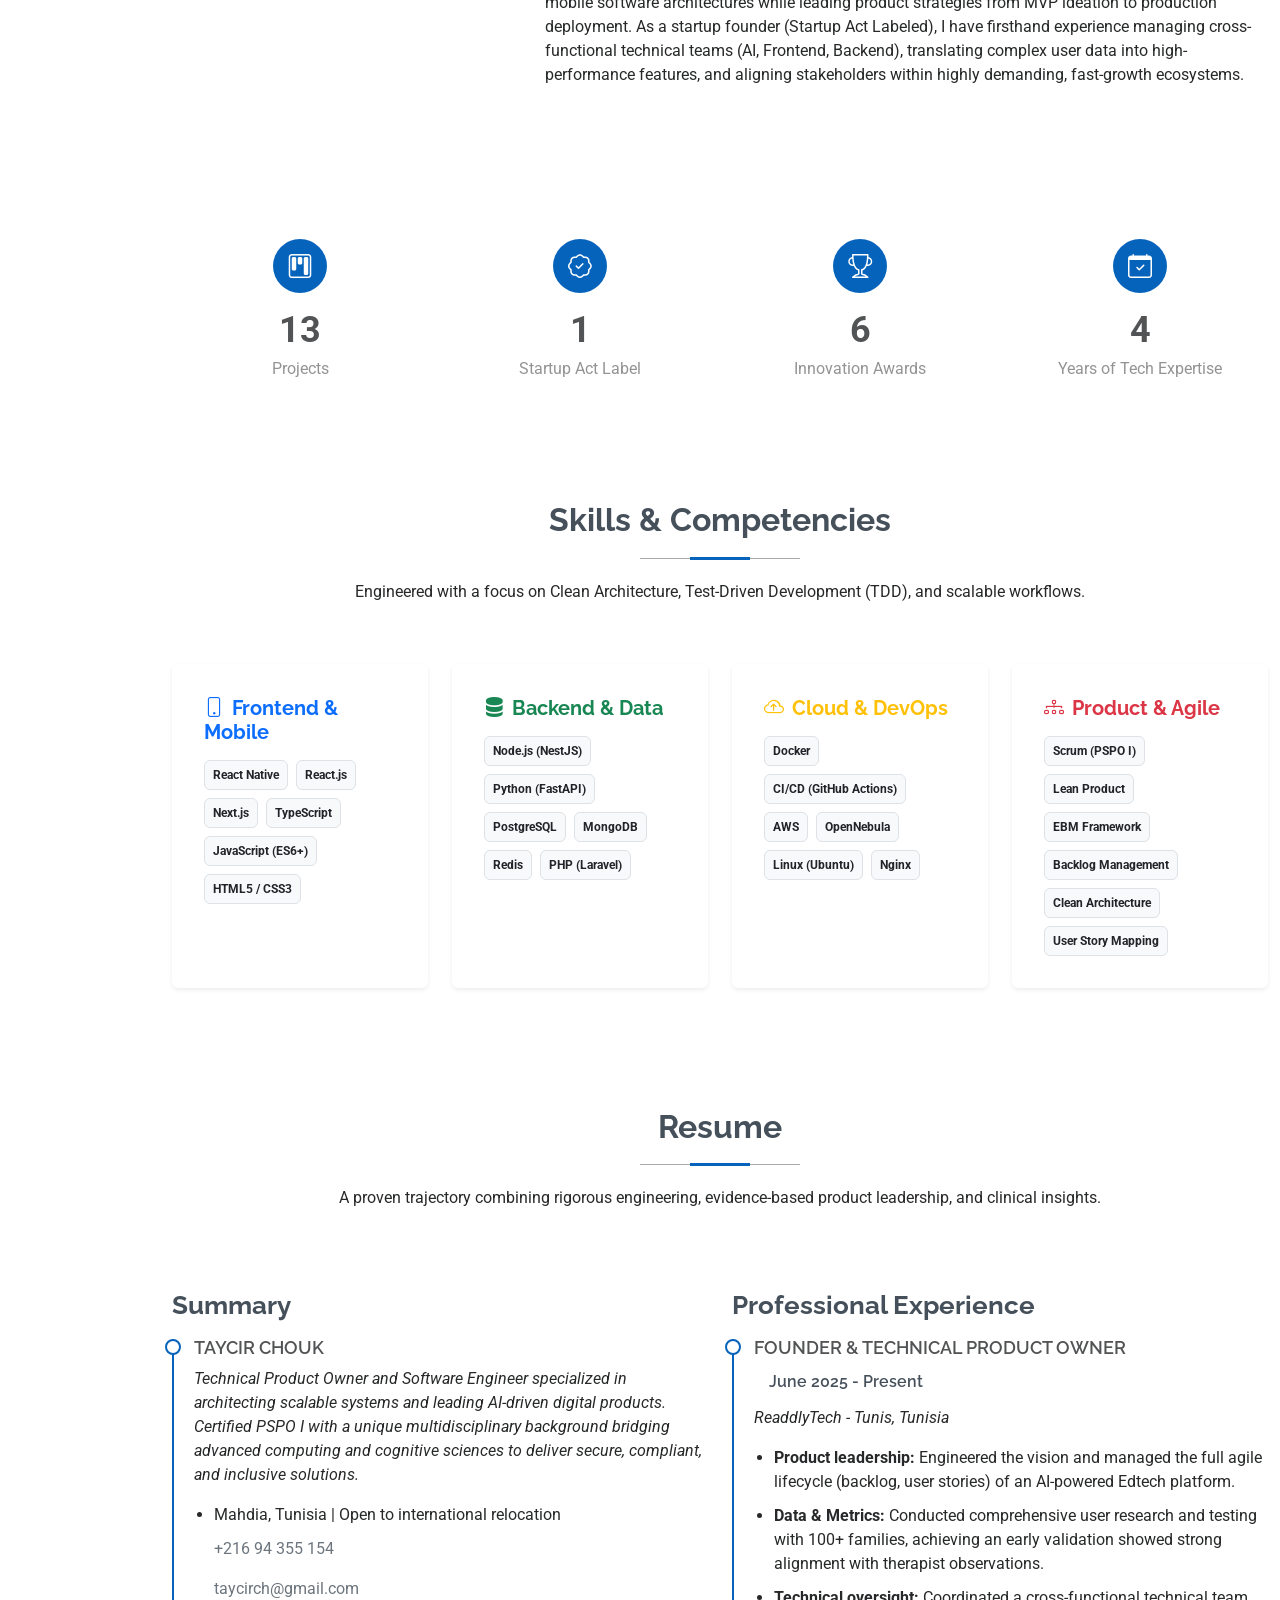
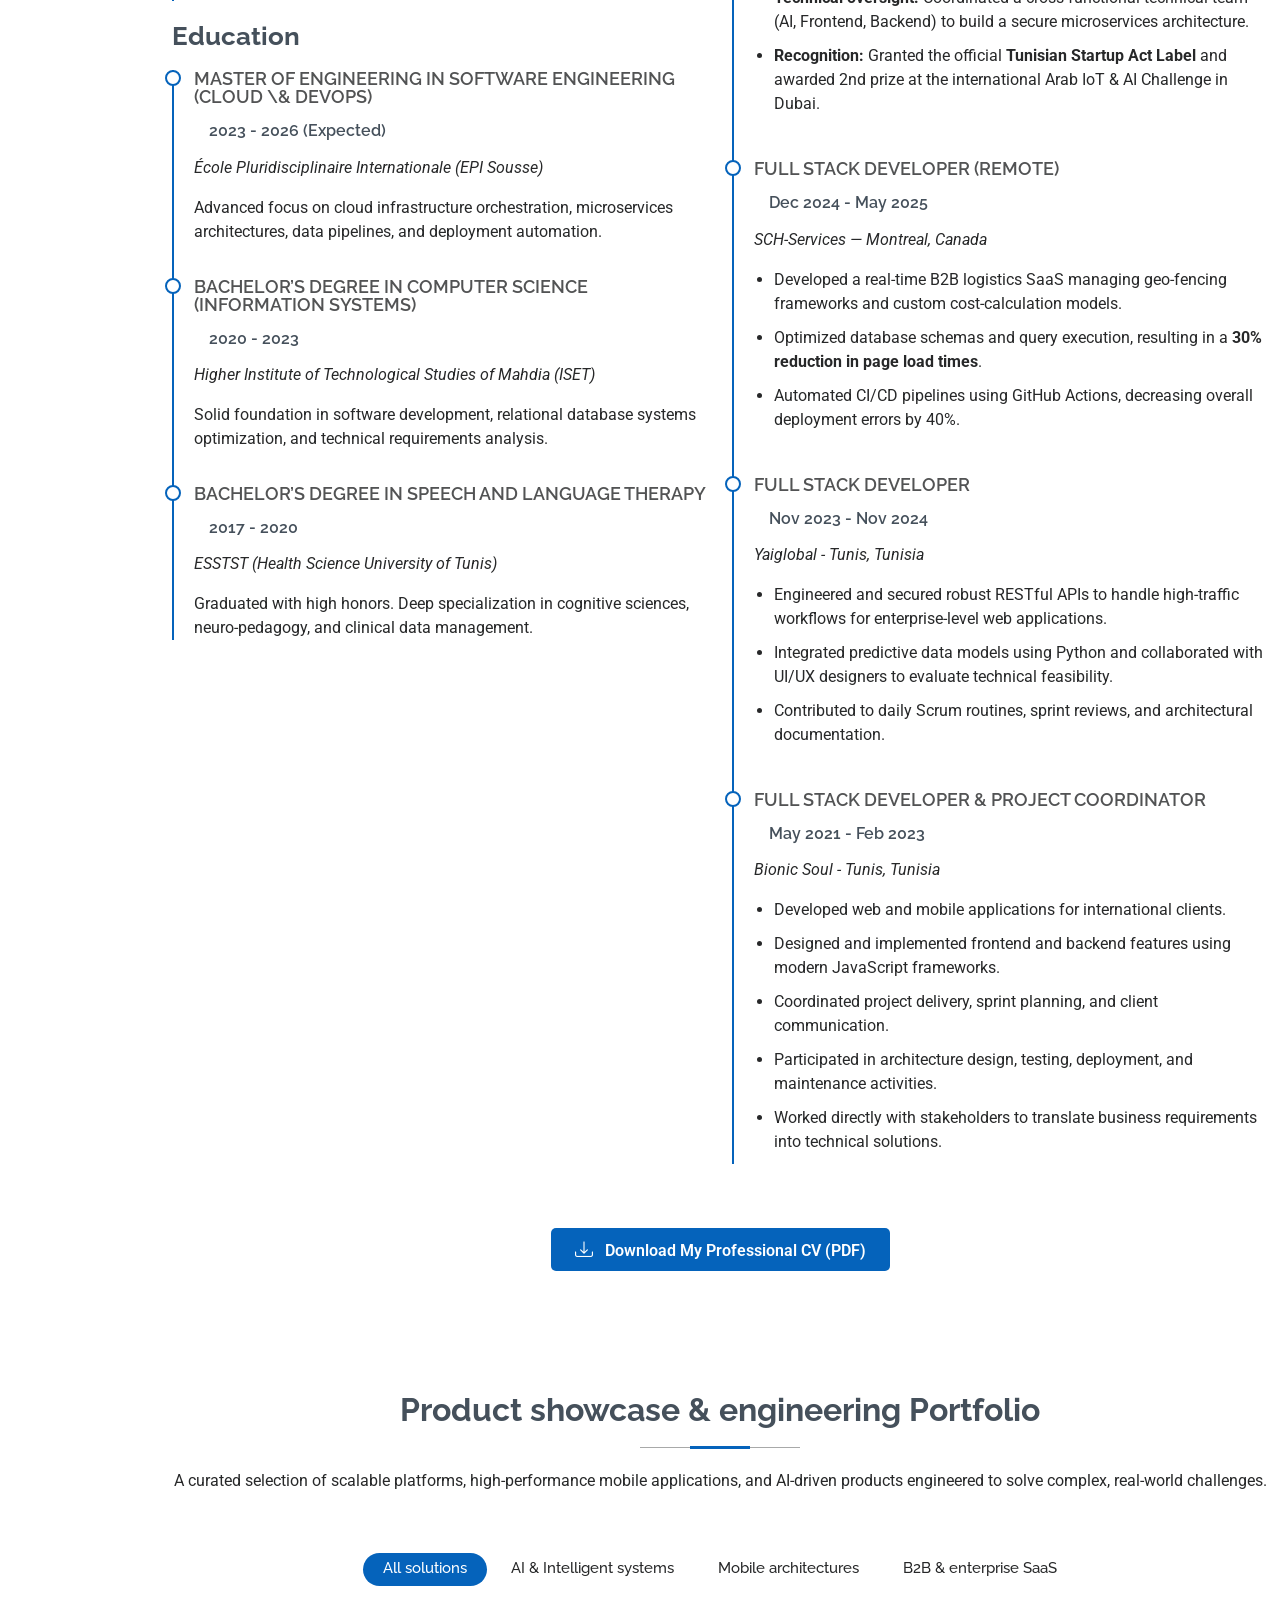
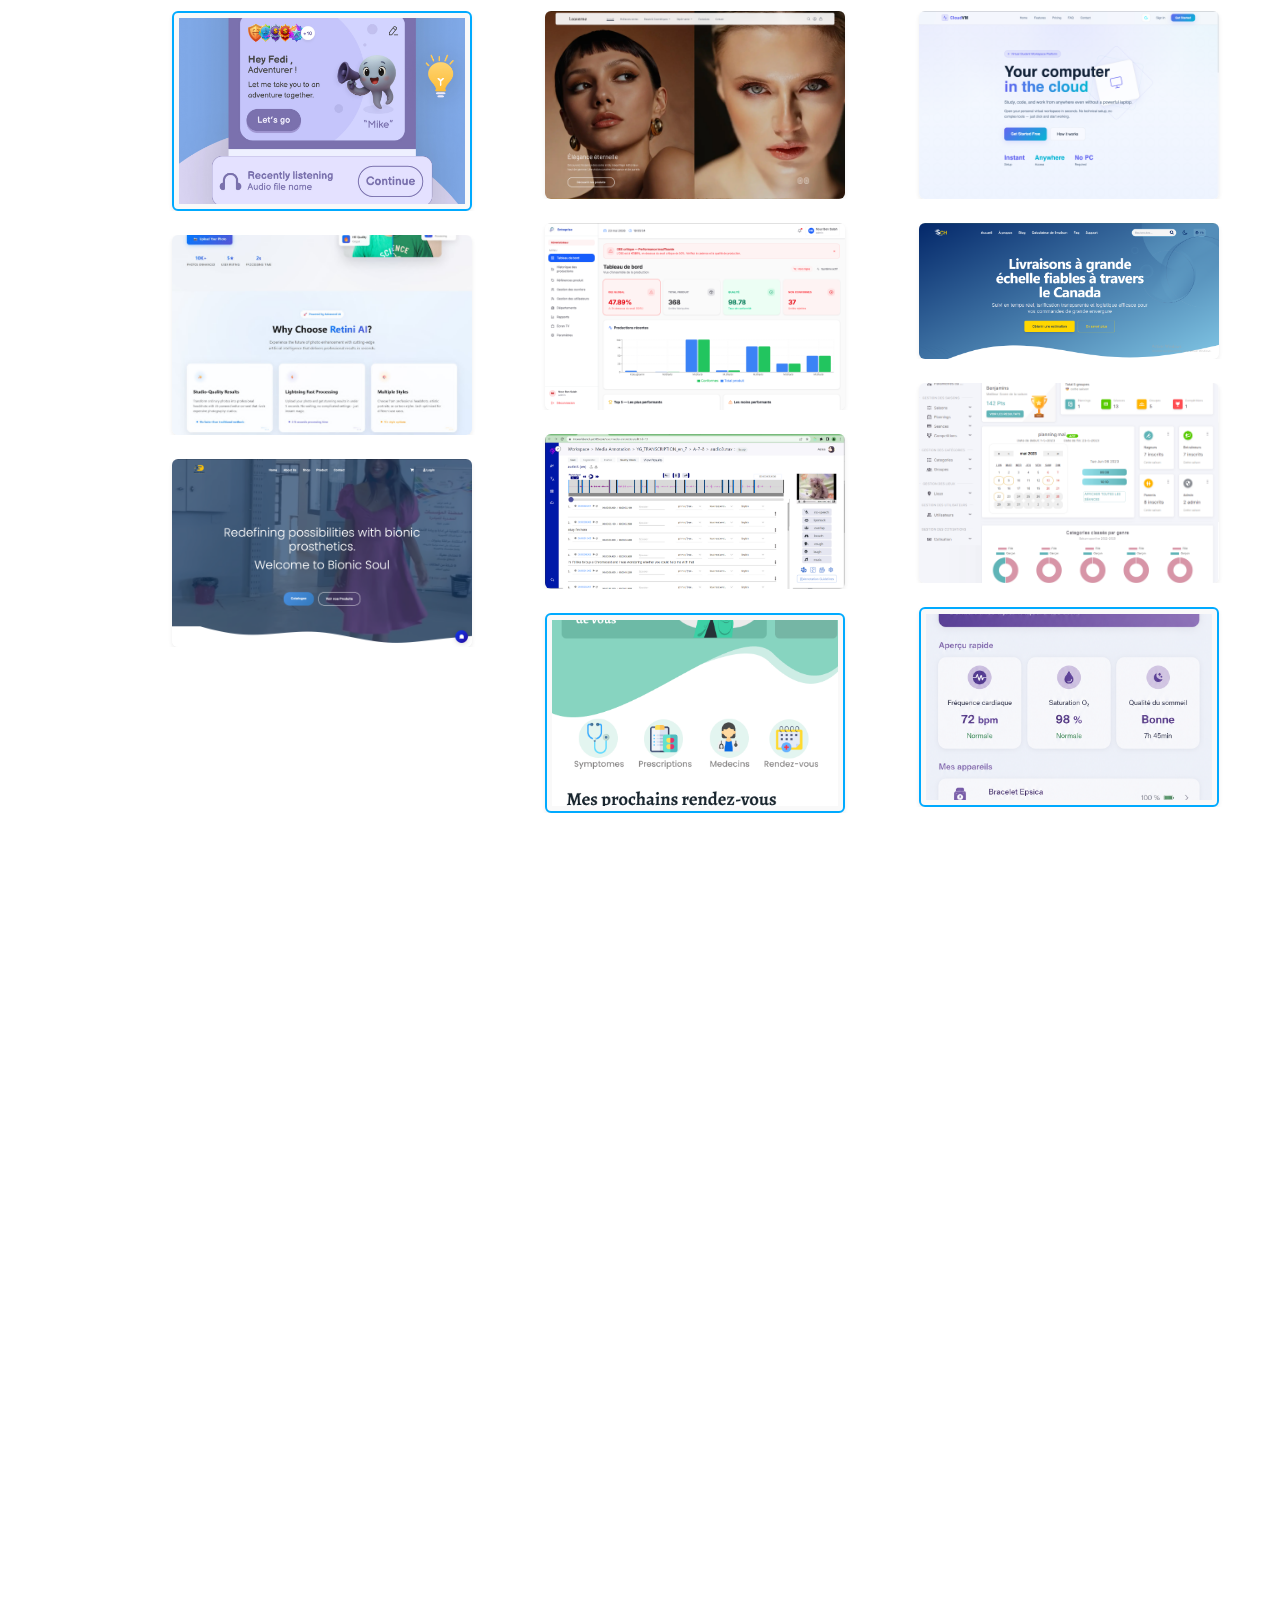
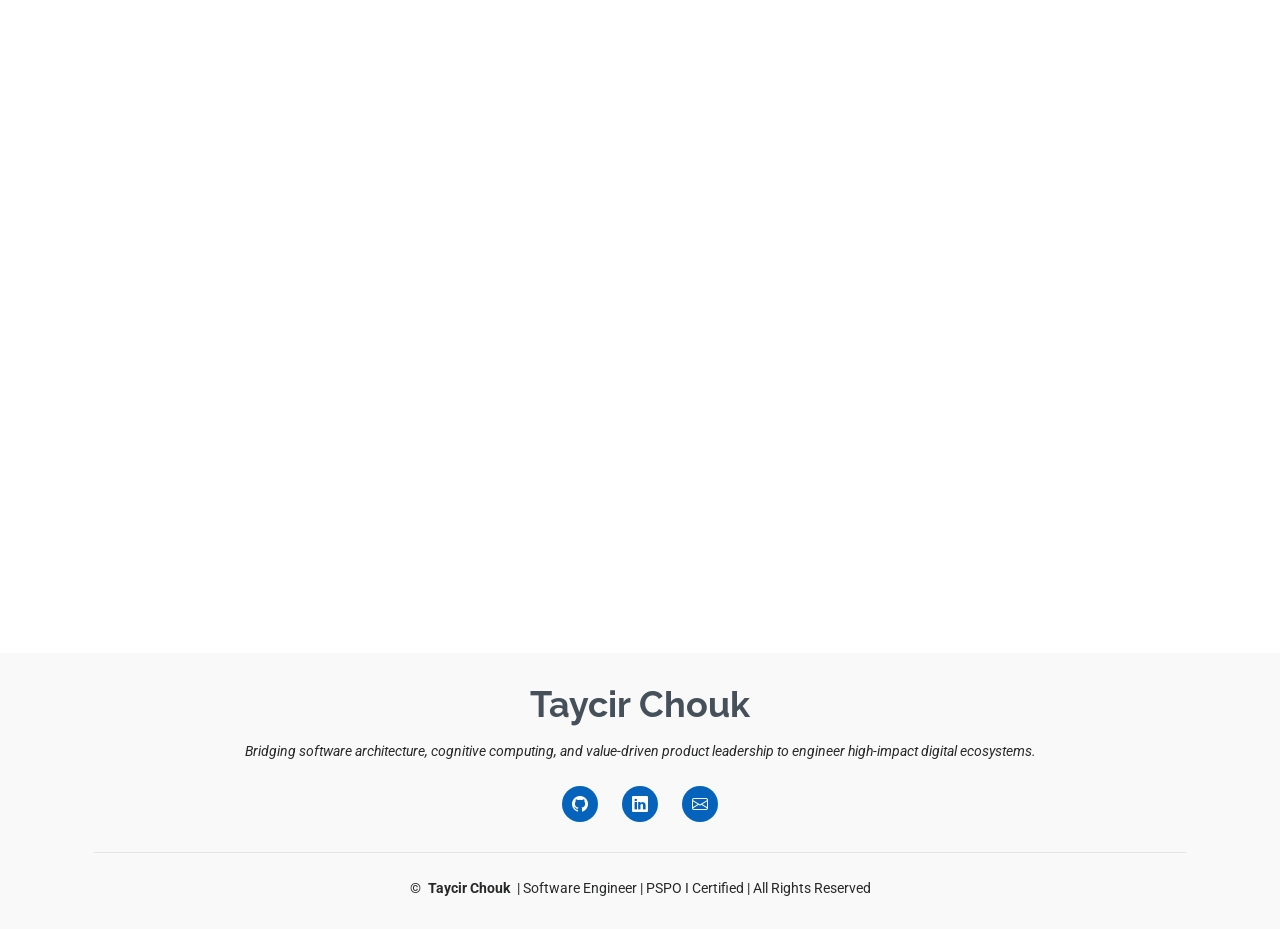
==== commit cc07c1eb: "Update index.html" ====
--- a/index.html
+++ b/index.html
@@ -442,6 +442,19 @@
             <li>Contributed to daily Scrum routines, sprint reviews, and architectural documentation.</li>
           </ul>
         </div>
+        <div class="resume-item">
+          <h4>Full Stack Developer & Project Coordinator</h4>
+          <h5>May 2021 - Feb 2023</h5>
+          <p><em>Bionic Soul - Tunis, Tunisia</em></p>
+          <ul>
+            <li>Developed web and mobile applications for international clients.</li>
+            <li>Designed and implemented frontend and backend features using modern JavaScript frameworks.</li>
+            <li>Coordinated project delivery, sprint planning, and client communication.</li>
+            <li>Participated in architecture design, testing, deployment, and maintenance activities.</li>
+            <li>Worked directly with stakeholders to translate business requirements into technical solutions.</li>
+
+          </ul>
+        </div>
       </div>
     </div>
 
@@ -450,7 +463,7 @@
       <!-- Conseil : Nomme bien le fichier PDF que tu vas uploader dans assets/files/ -->
       <a
         href="assets/files/CV_Taycir_CHOUK_Technical_Product_Owner.pdf"
-        download="CV_Taycir_CHOUK_Technical_Product_Owner.pdf"
+        download="Technical_product_owner_AI_&_Digital_Product_Startup_founder.pdf"
         class="btn btn-primary px-4 py-2"
       >
         <i class="bi bi-download"></i> Download My Professional CV (PDF)
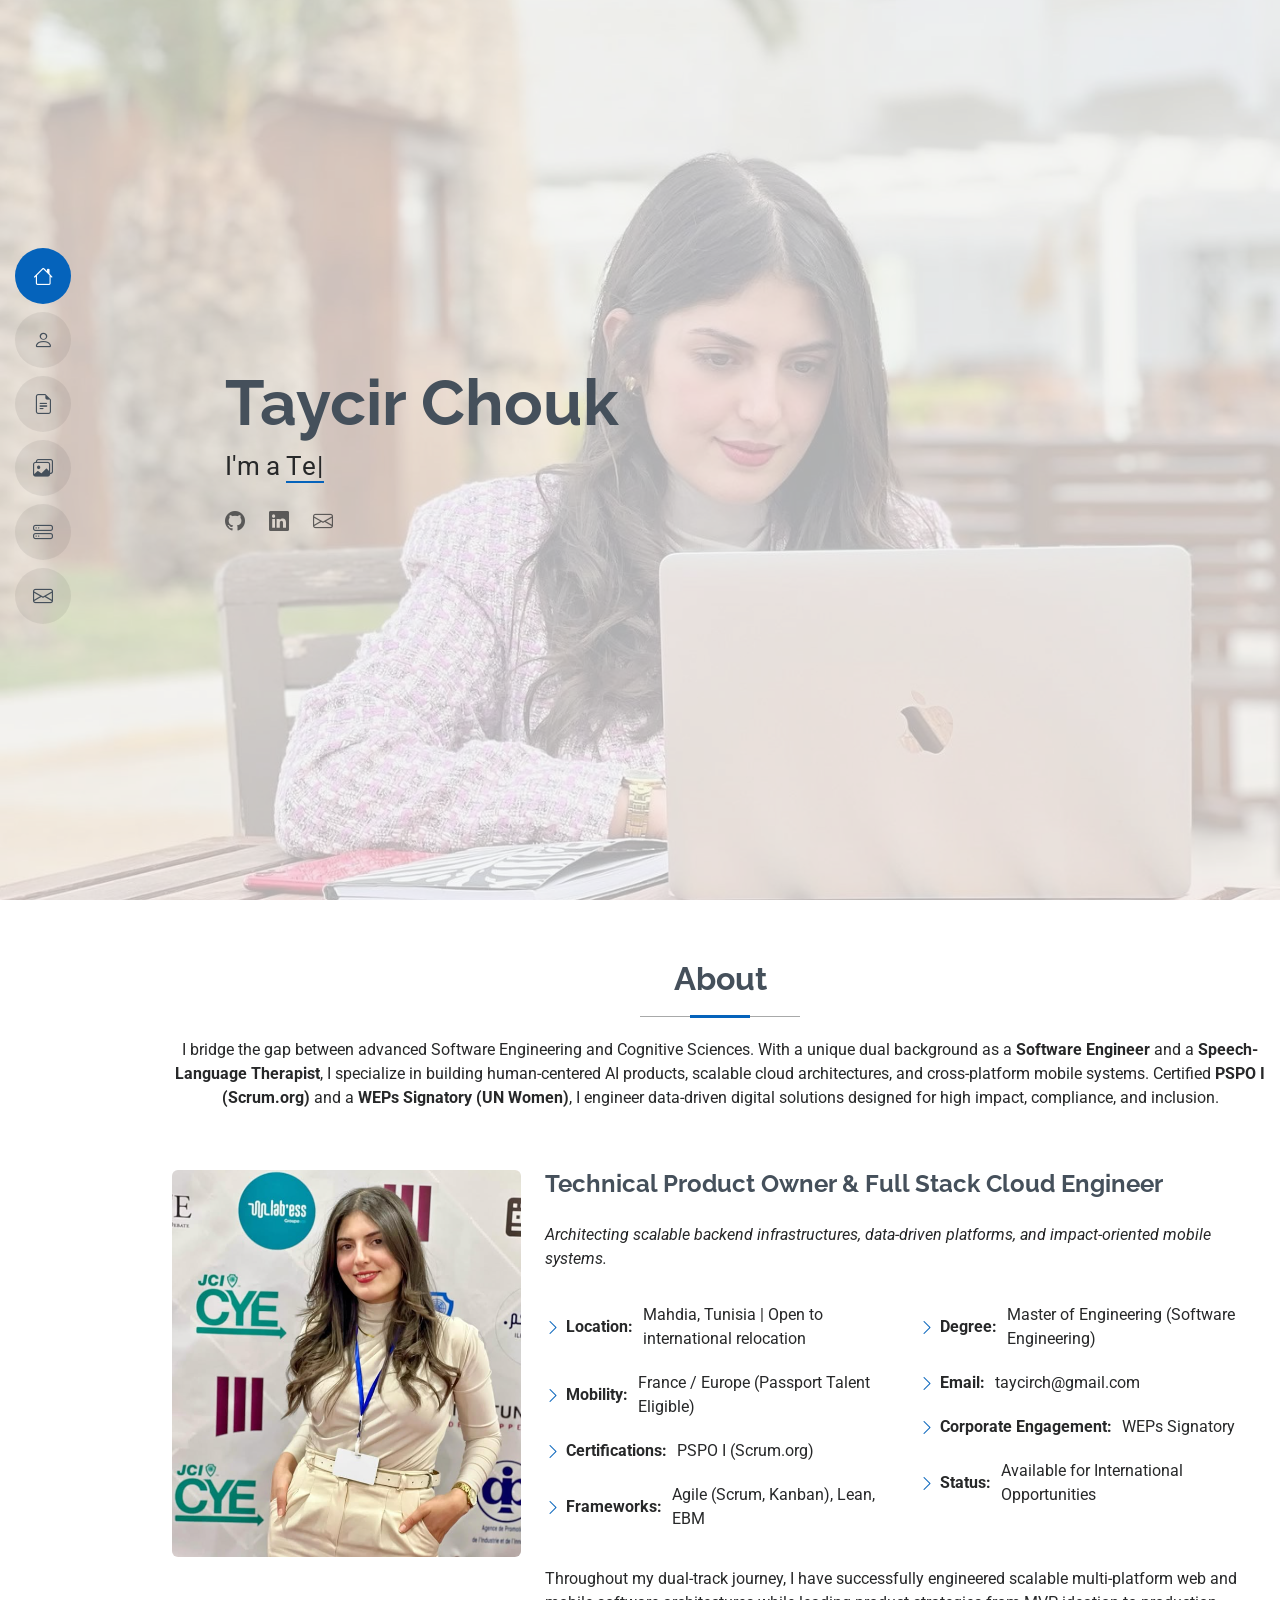
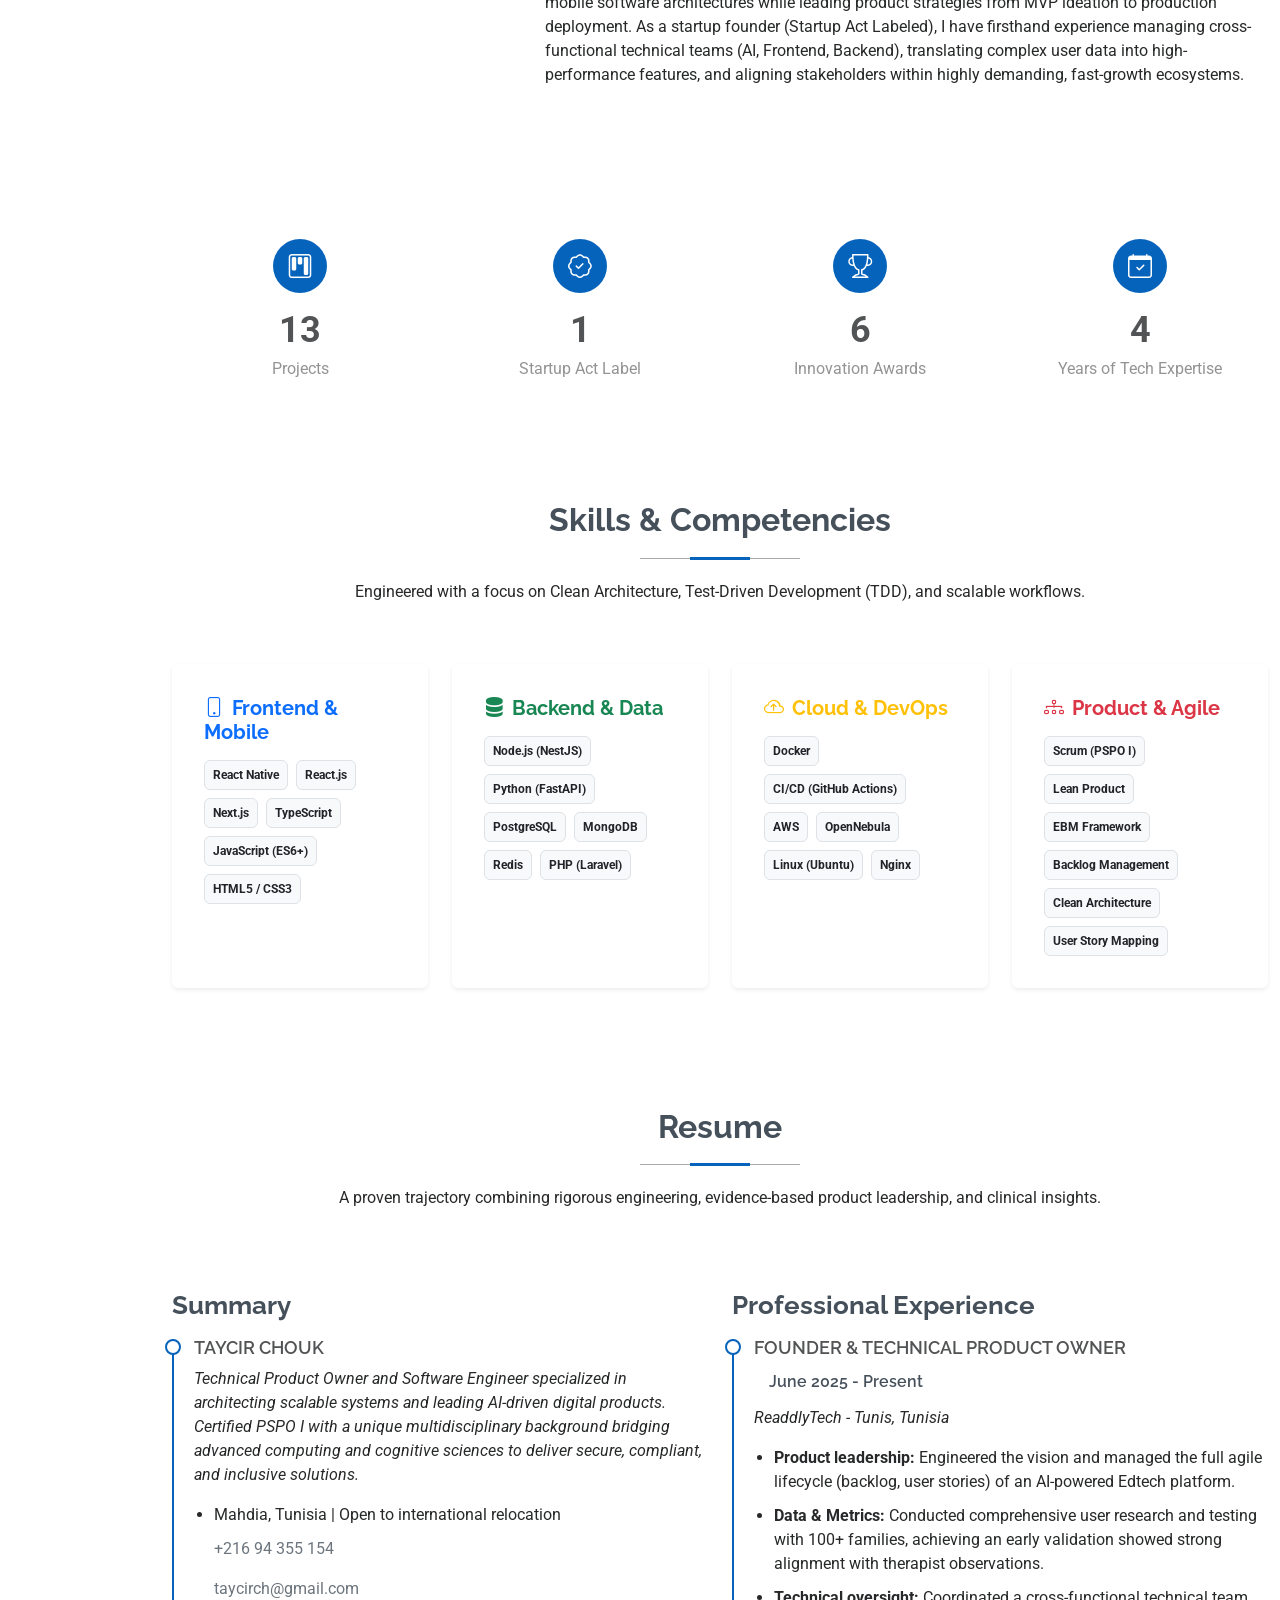
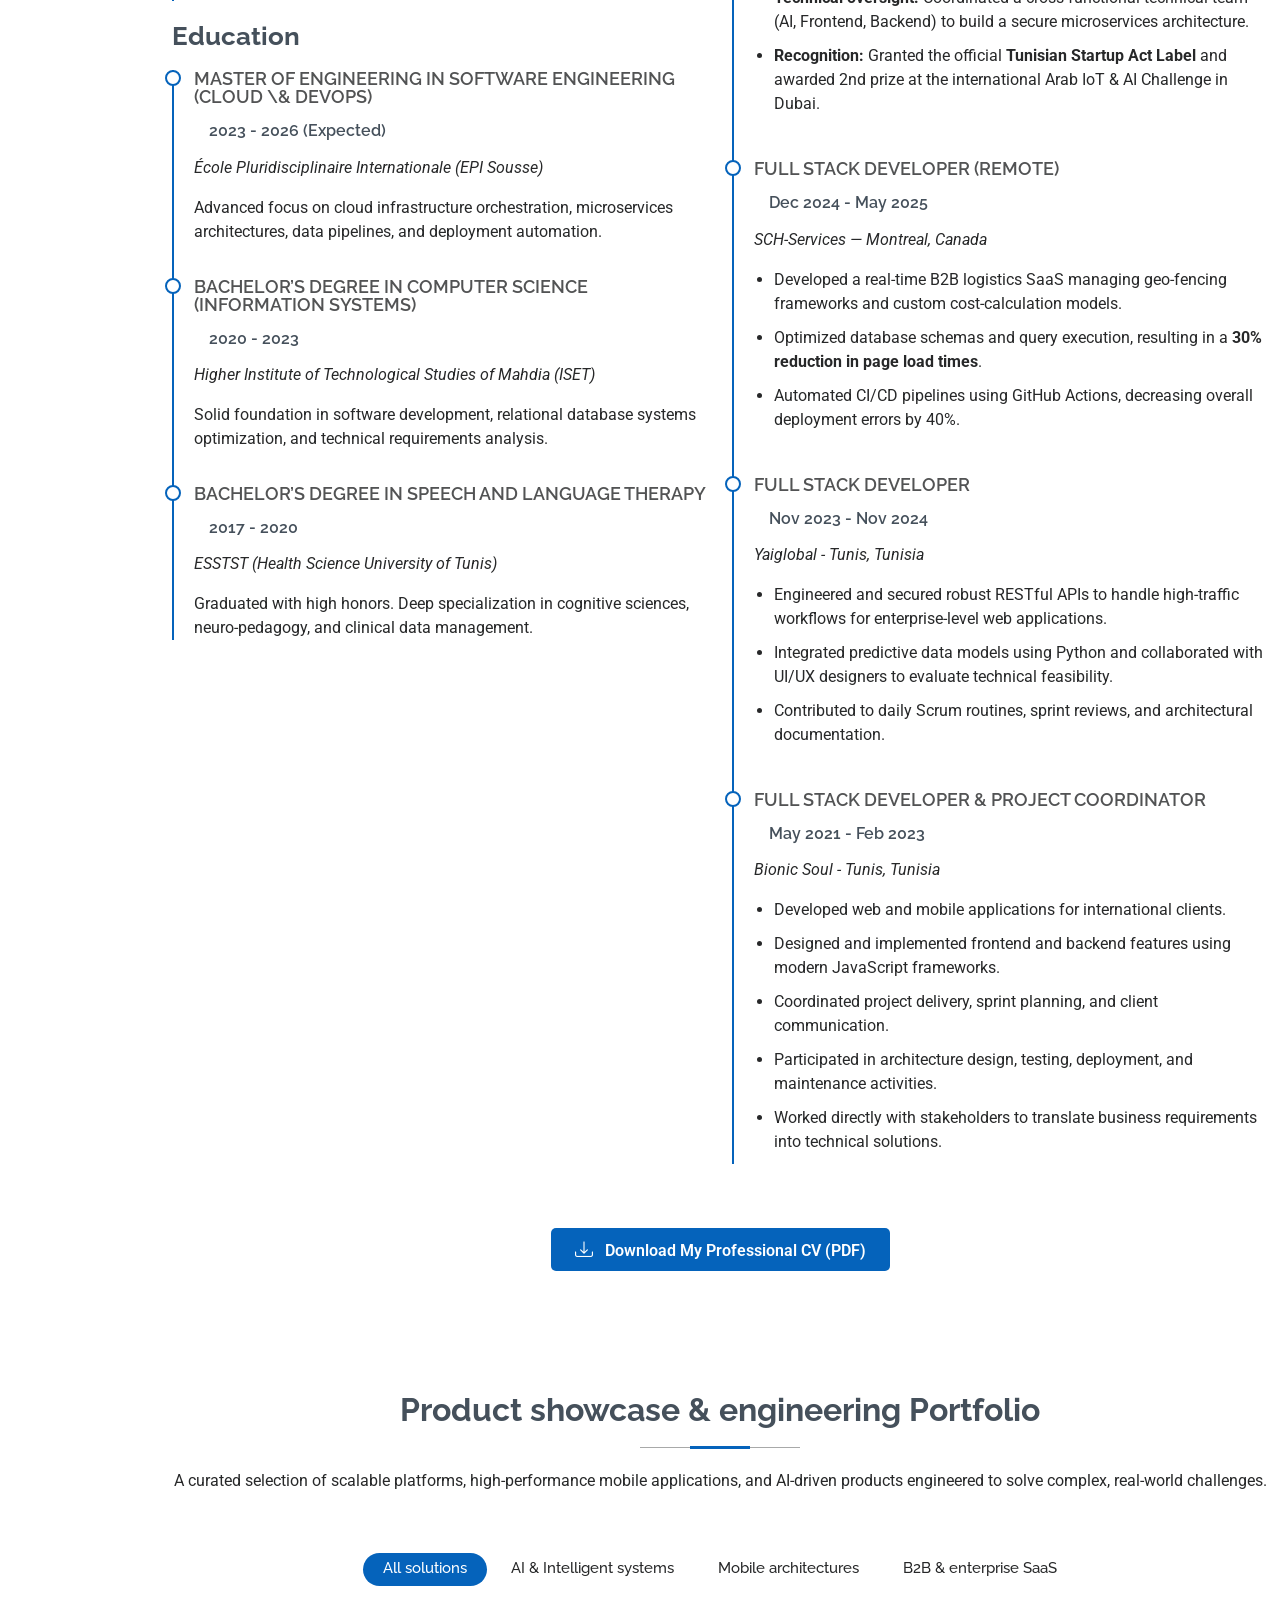
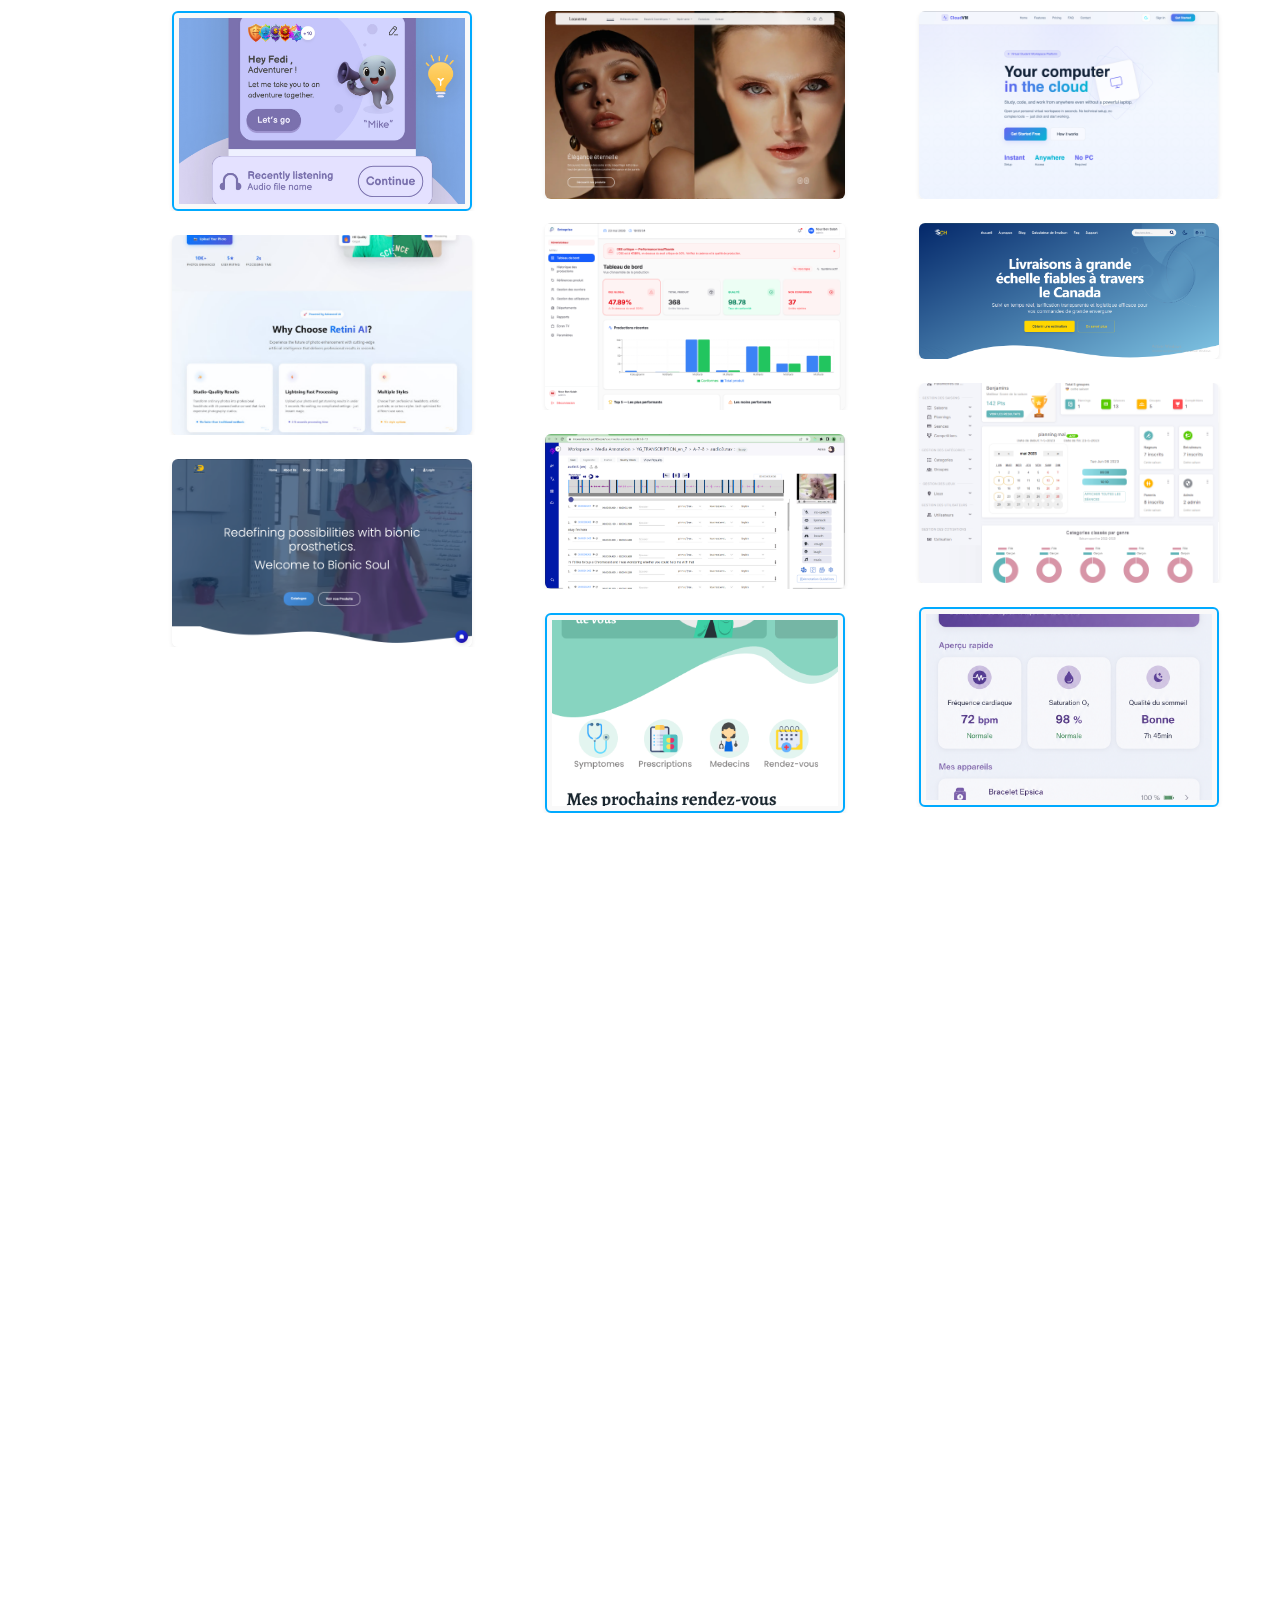
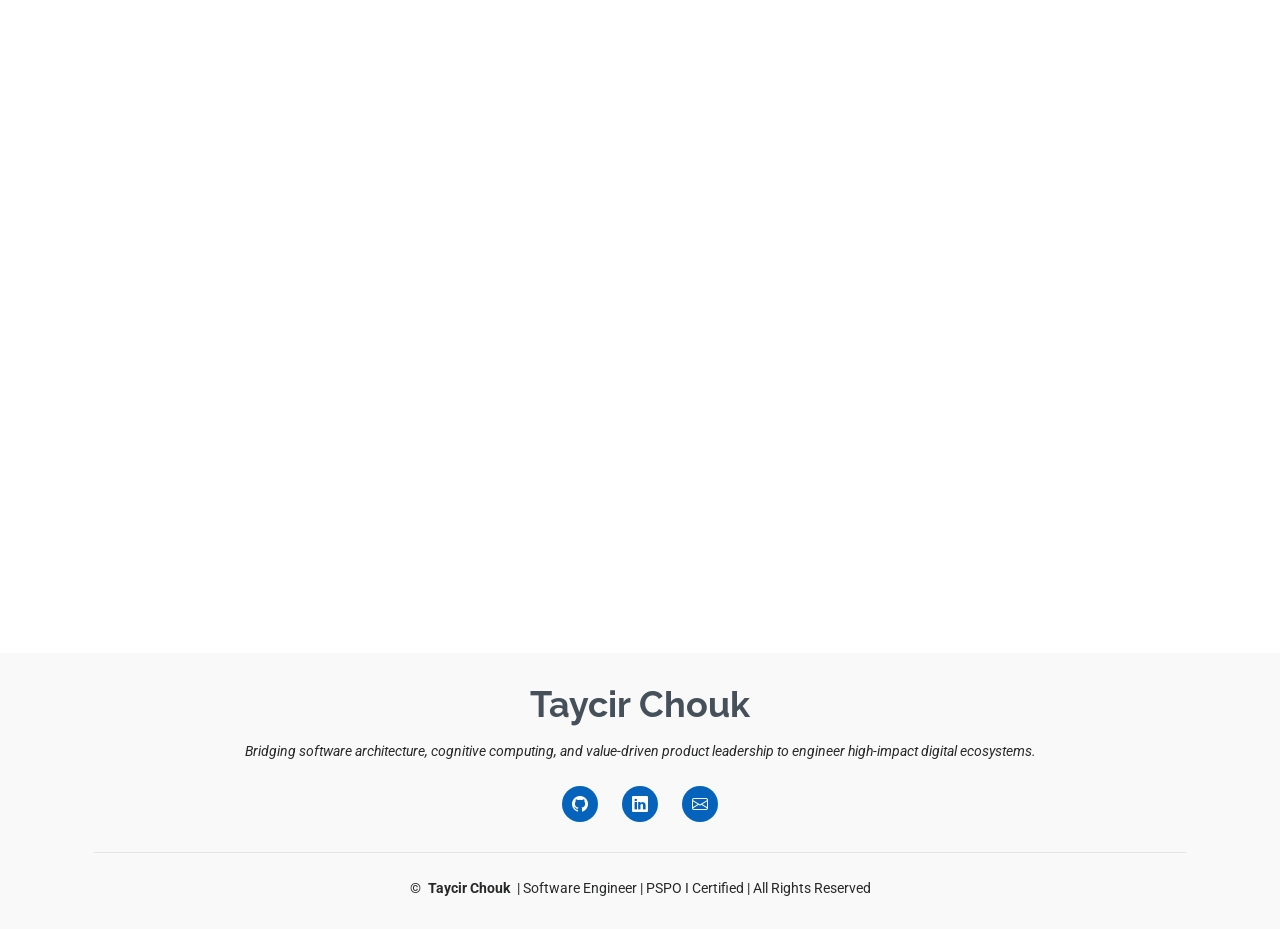
==== commit 31a2cec0: "Update index.html" ====
--- a/index.html
+++ b/index.html
@@ -462,12 +462,12 @@
     <div class="text-center mt-5" data-aos="fade-up" data-aos-delay="300">
       <!-- Conseil : Nomme bien le fichier PDF que tu vas uploader dans assets/files/ -->
       <a
-        href="assets/files/CV_Taycir_CHOUK_Technical_Product_Owner.pdf"
-        download="Technical_product_owner_AI_&_Digital_Product_Startup_founder.pdf"
-        class="btn btn-primary px-4 py-2"
-      >
-        <i class="bi bi-download"></i> Download My Professional CV (PDF)
-      </a>
+  href="assets/files/Technical_product_owner_AI_&_Digital_Product_Startup_founder.pdf"
+  download
+  class="btn btn-primary px-4 py-2"
+>
+  <i class="bi bi-download"></i> Download My Professional CV (PDF)
+</a>
     </div>
   </div>
 </section>
